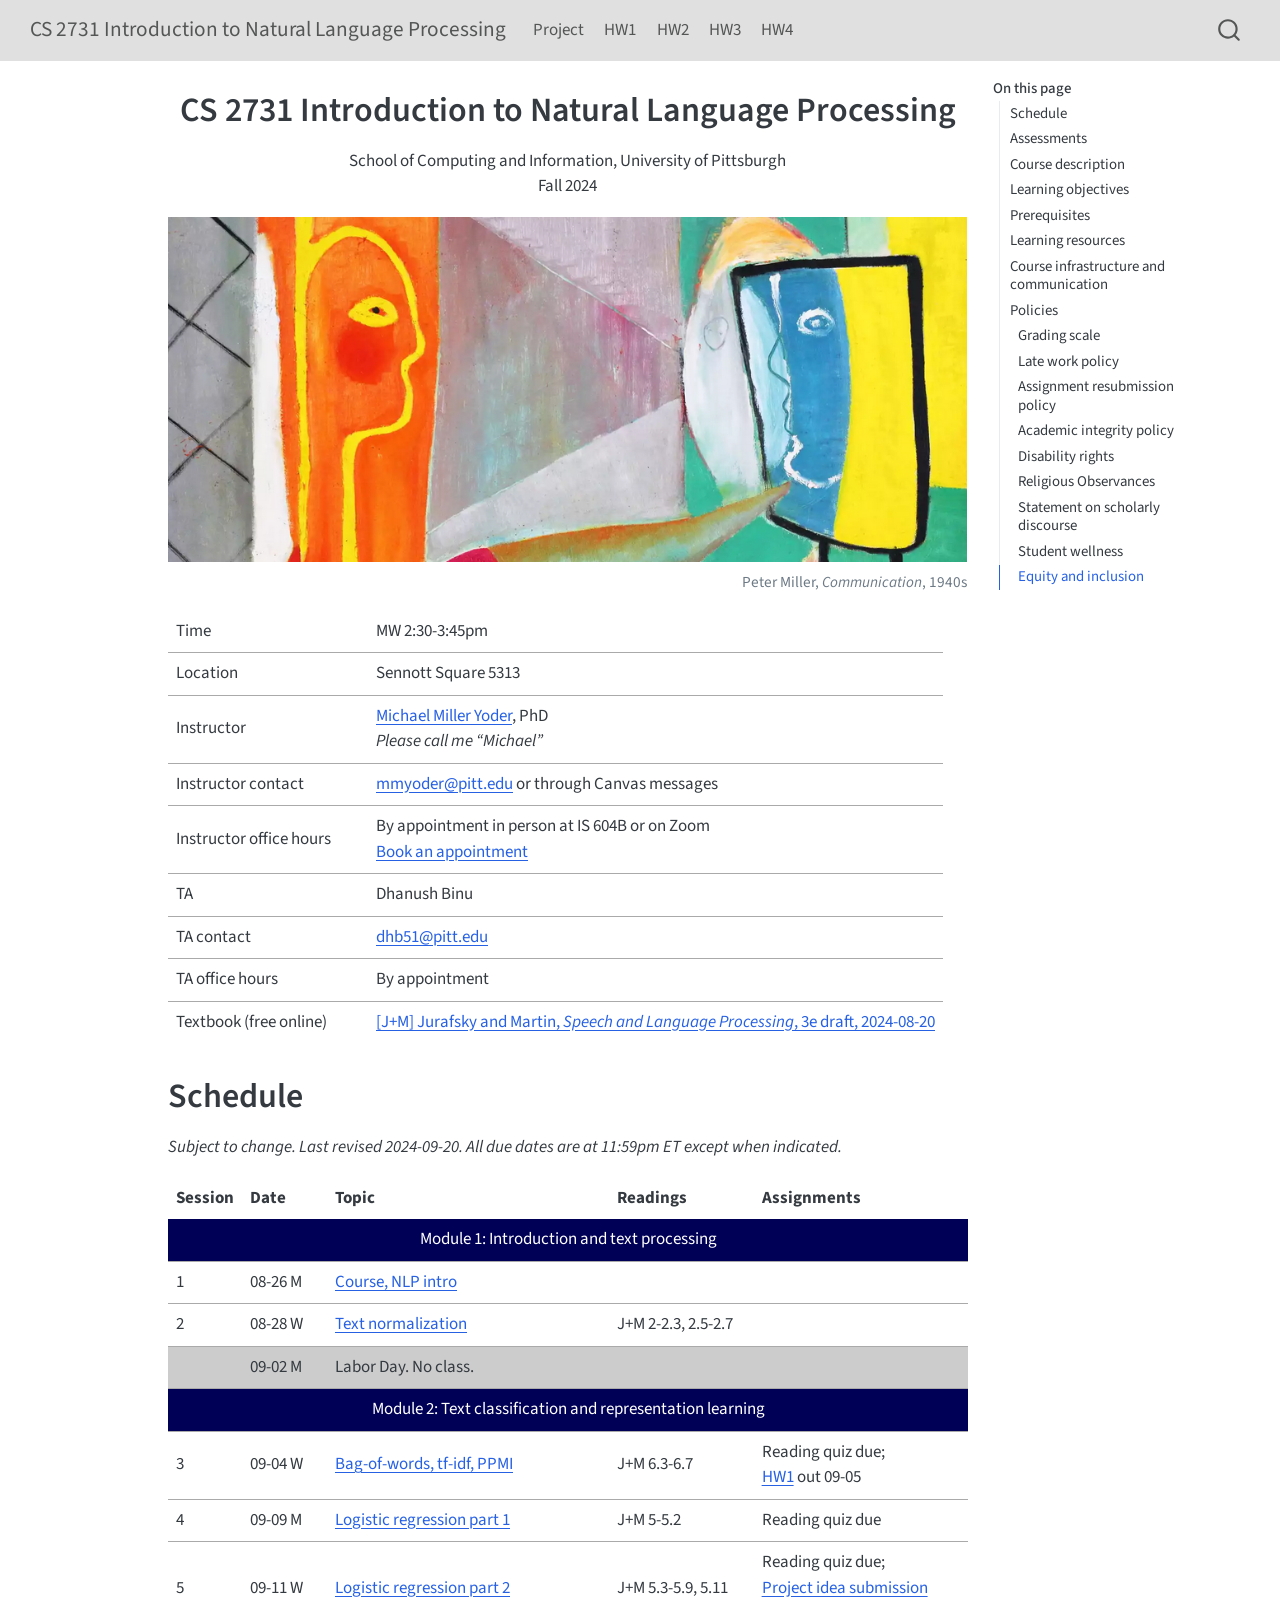
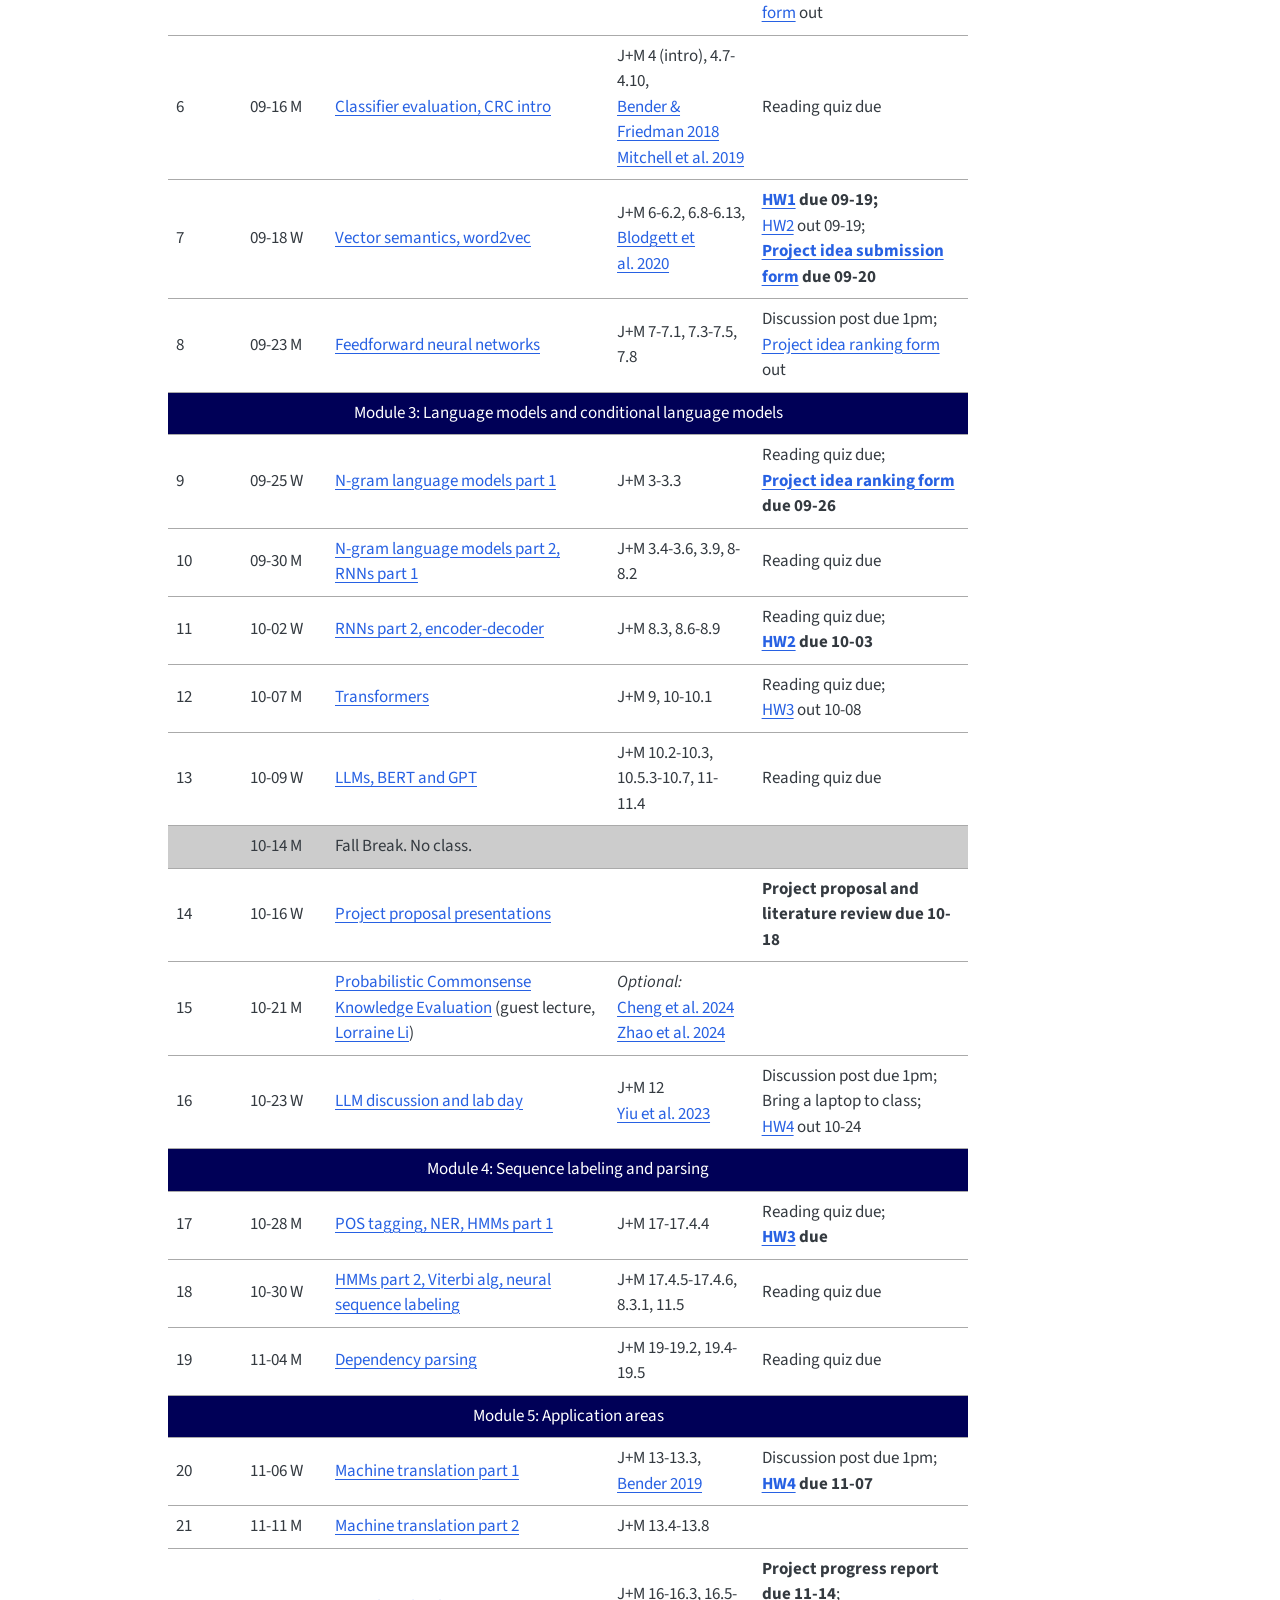
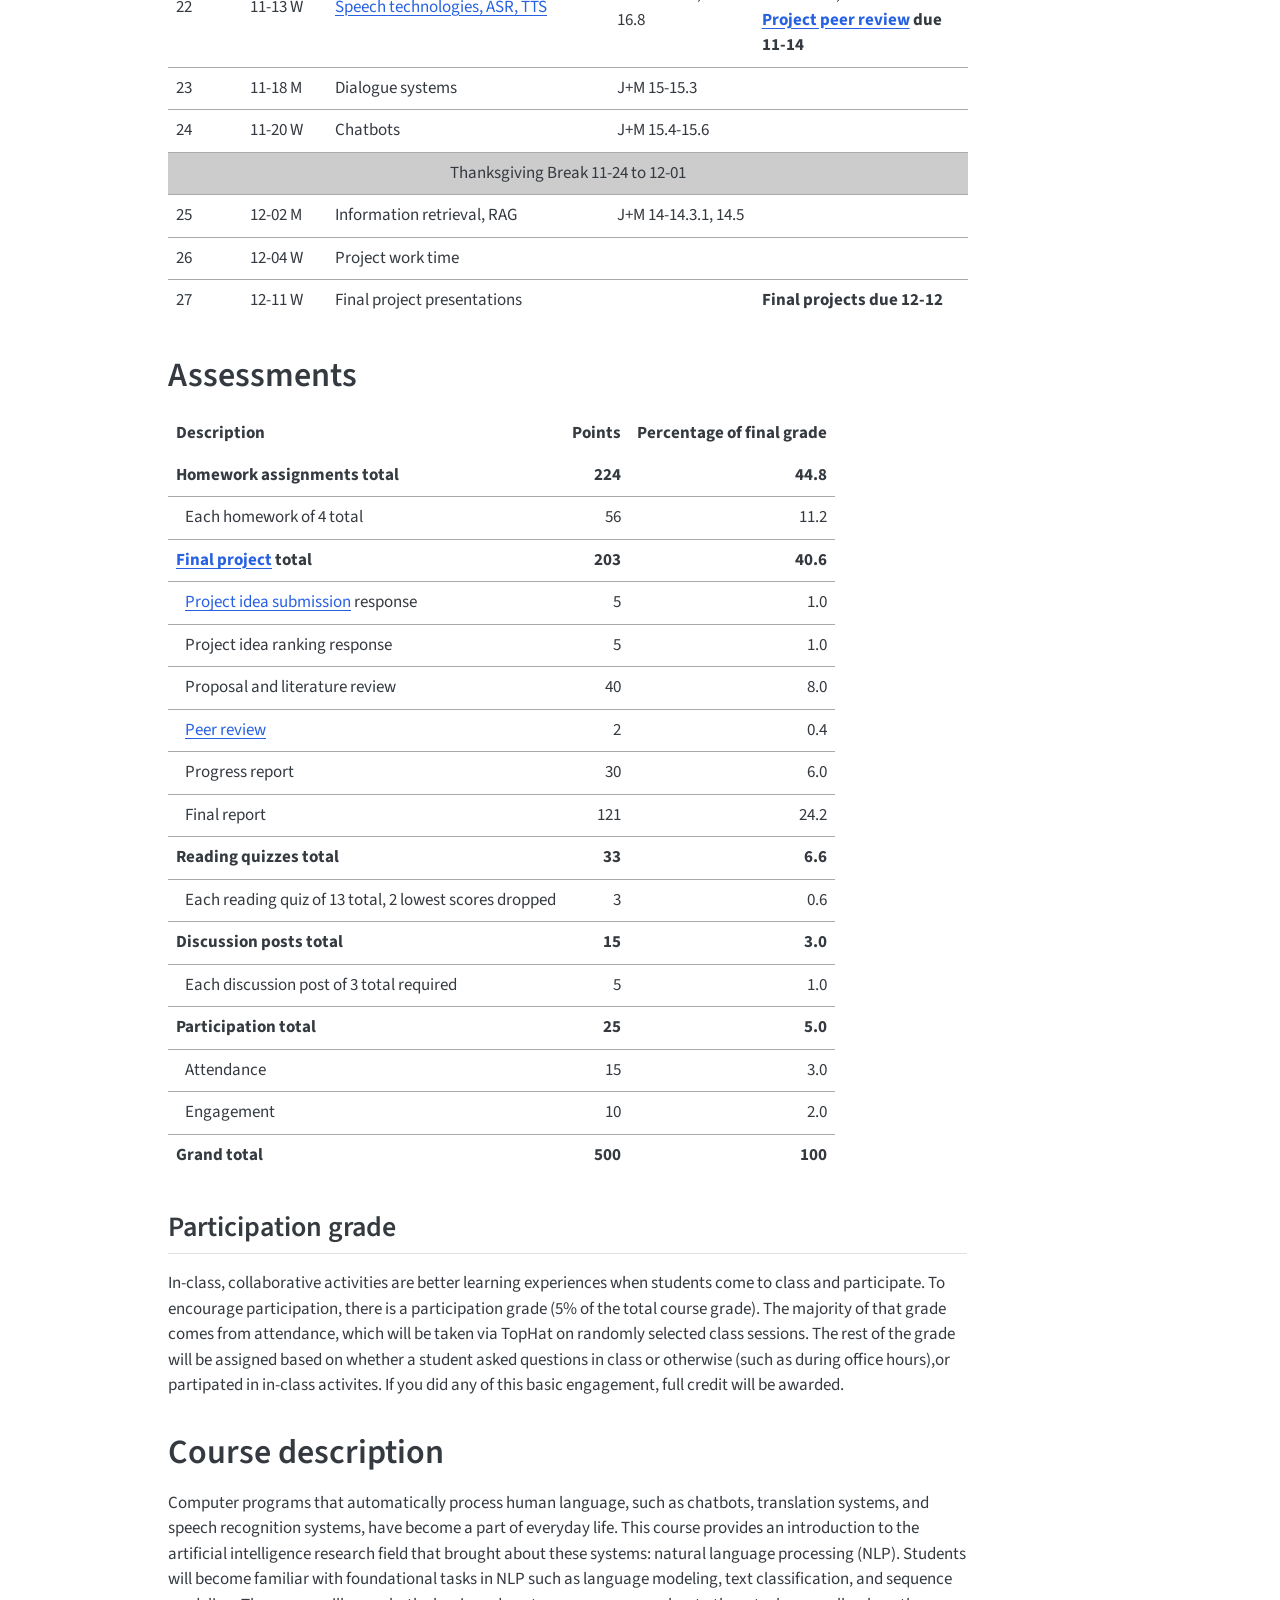
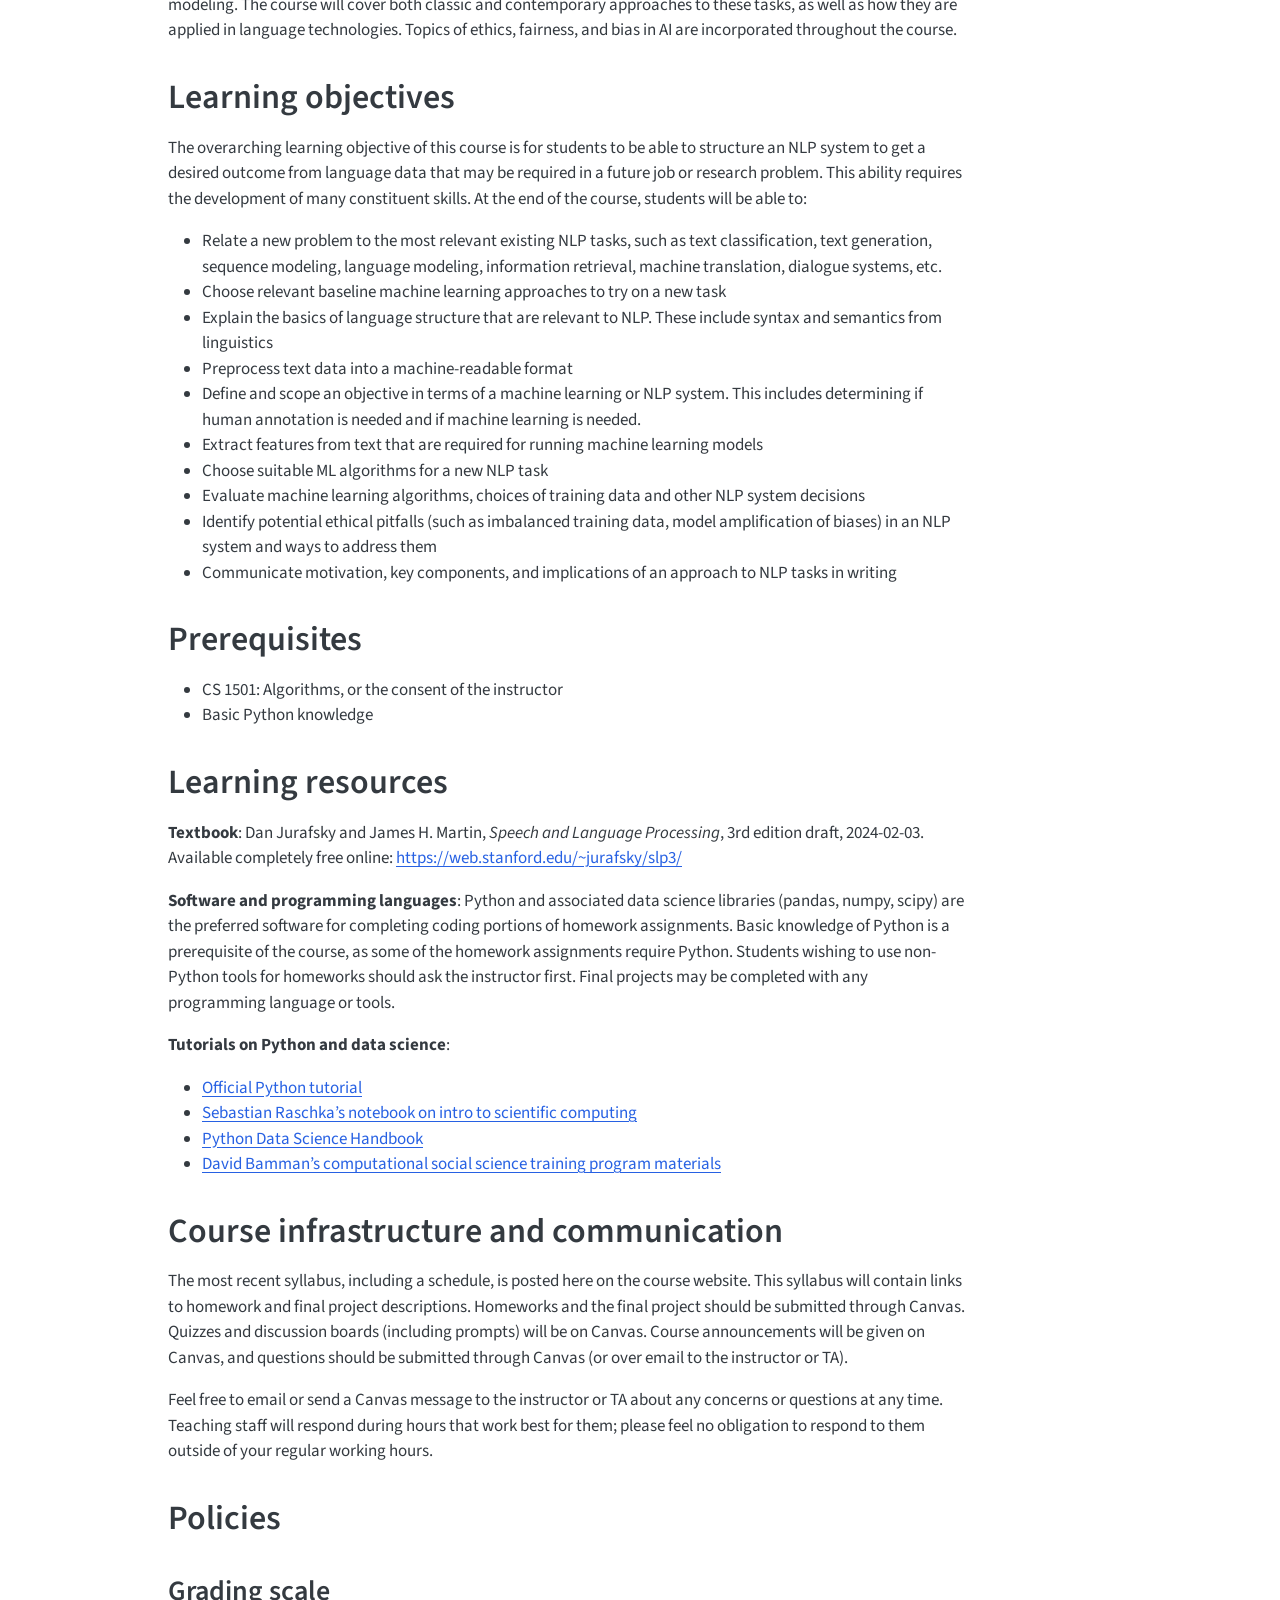
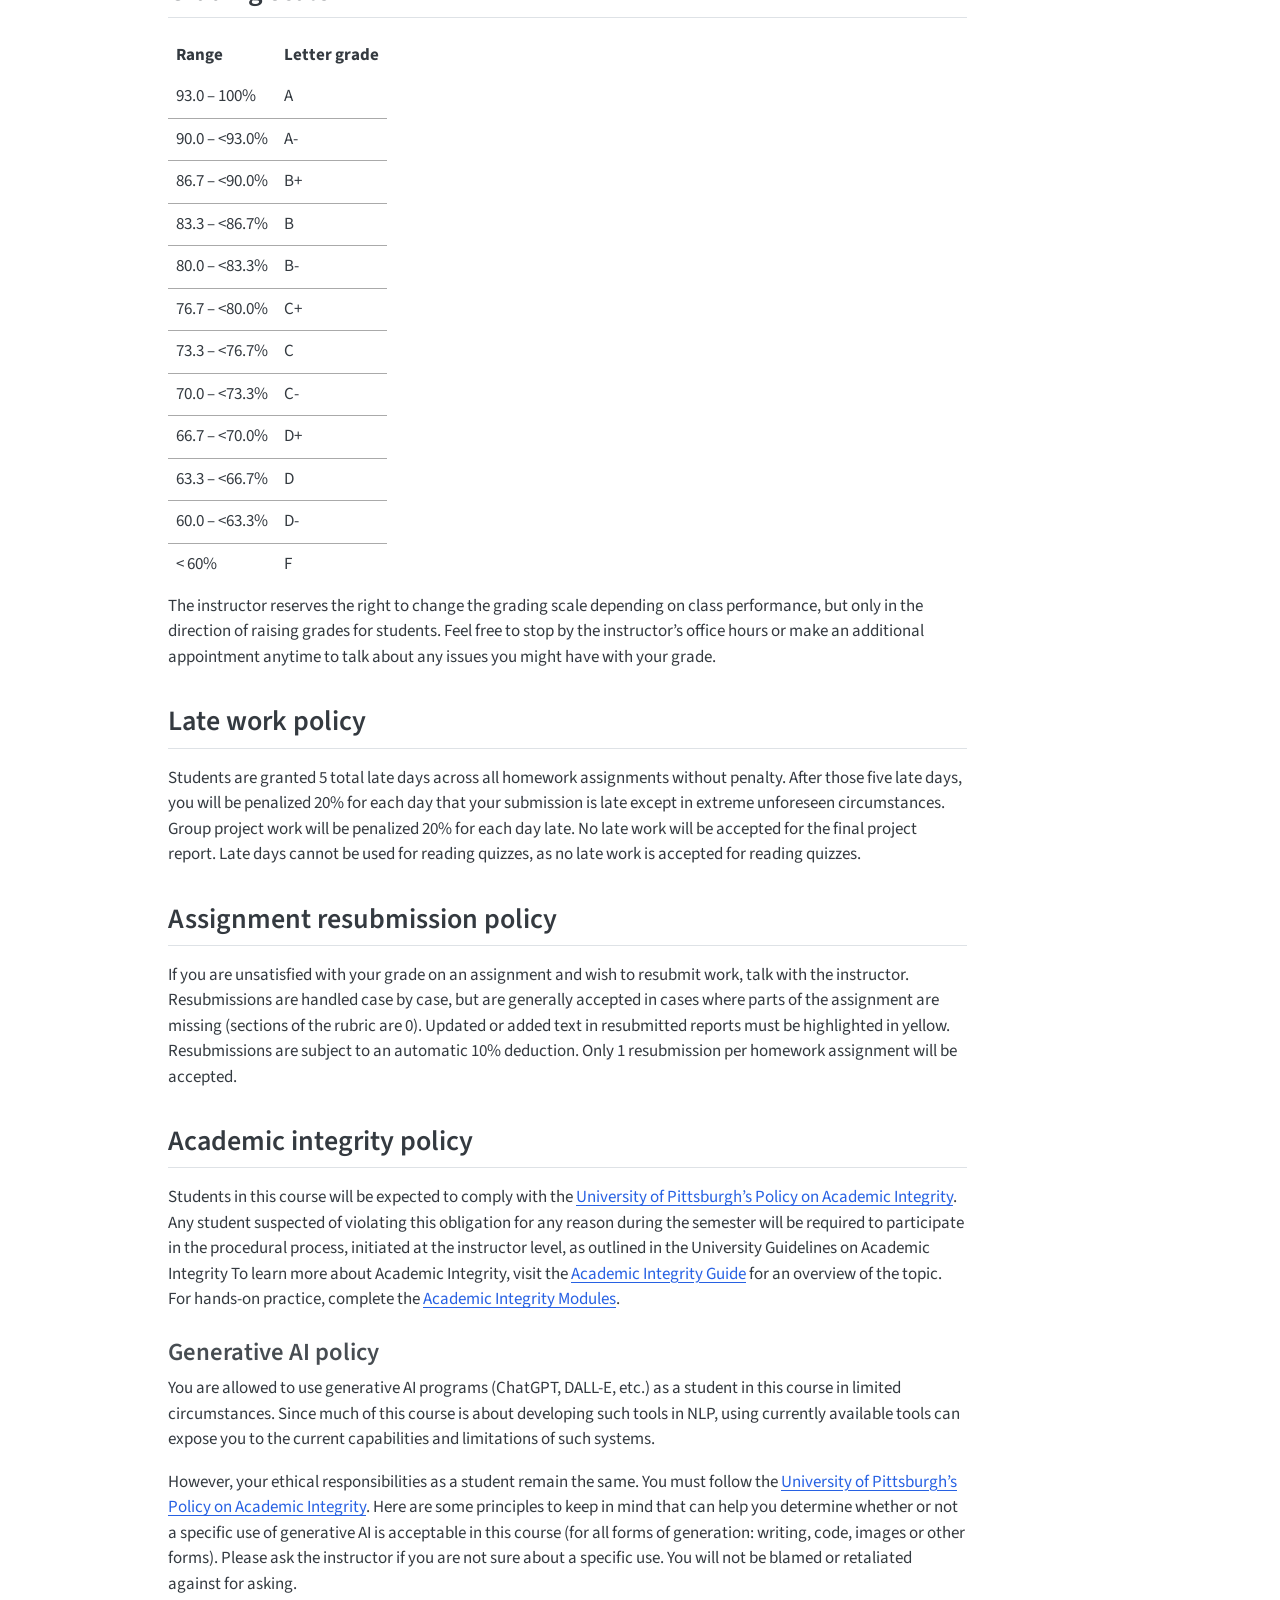
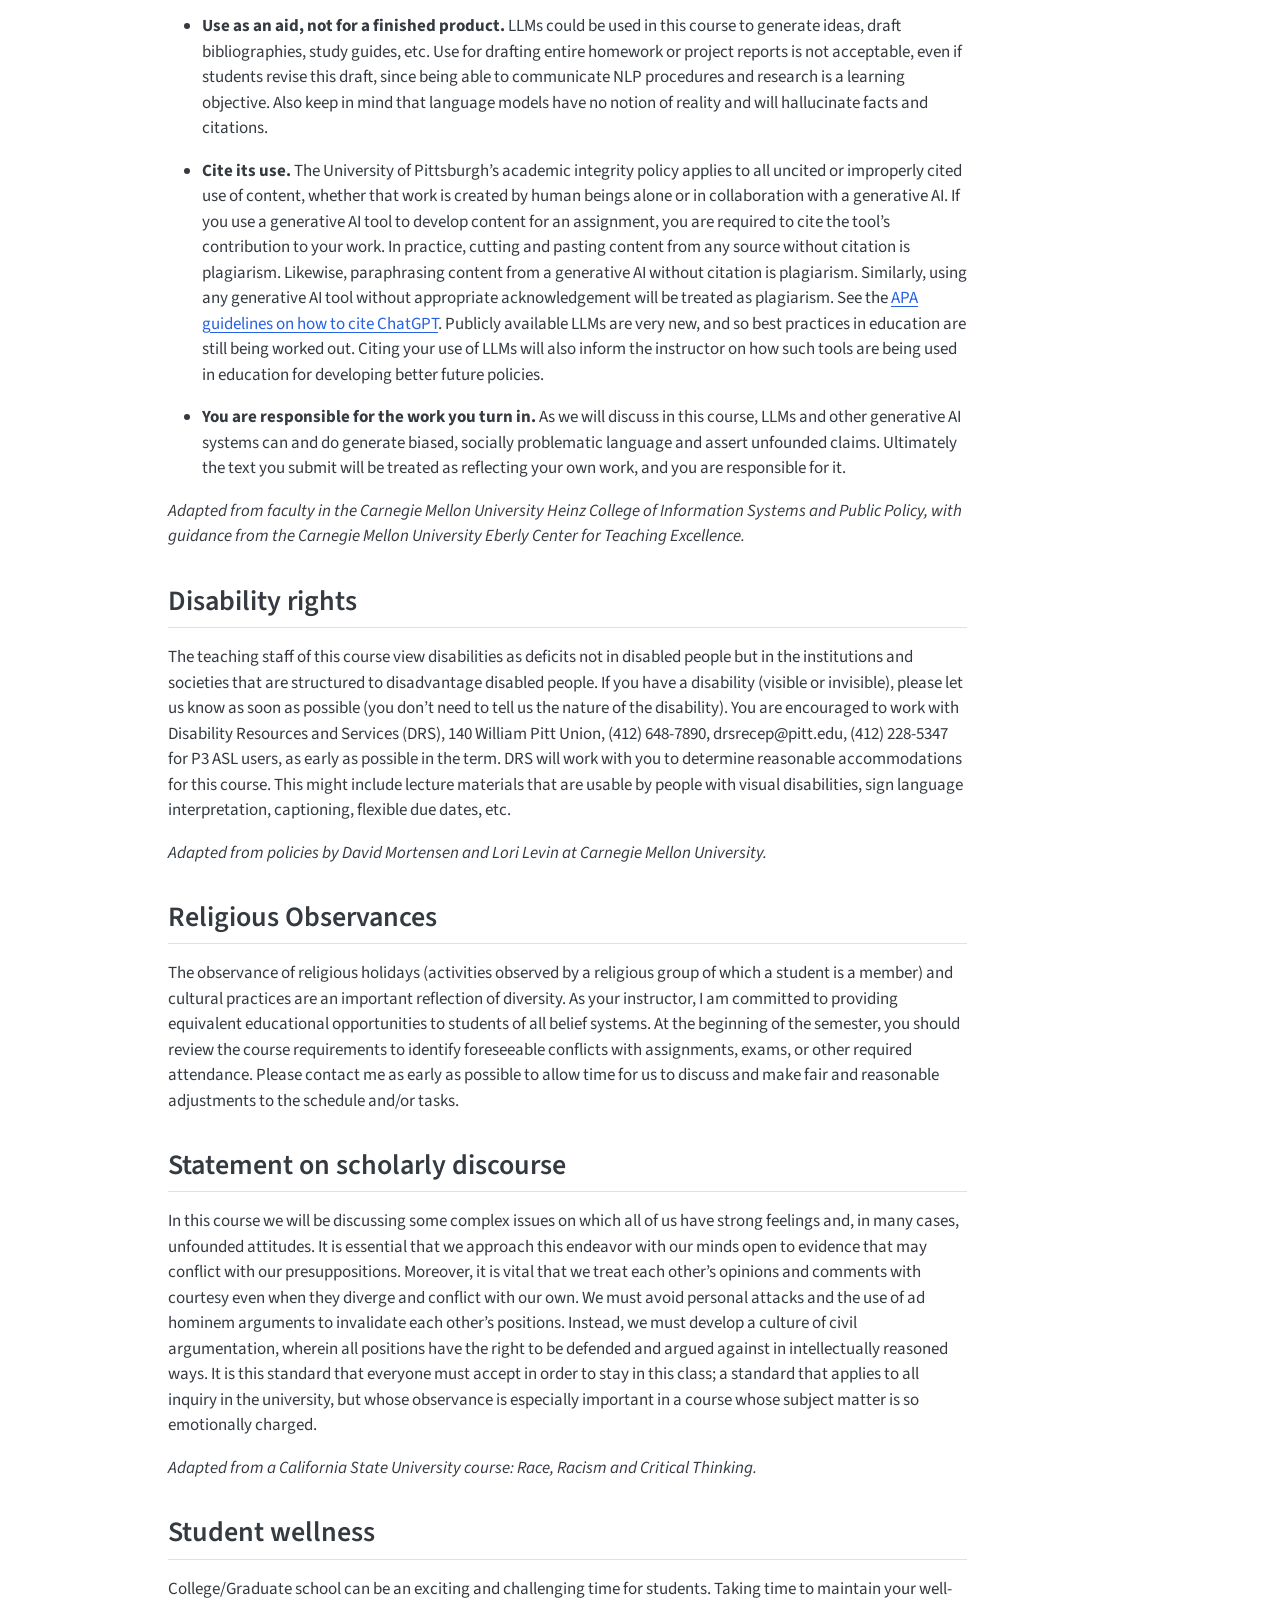
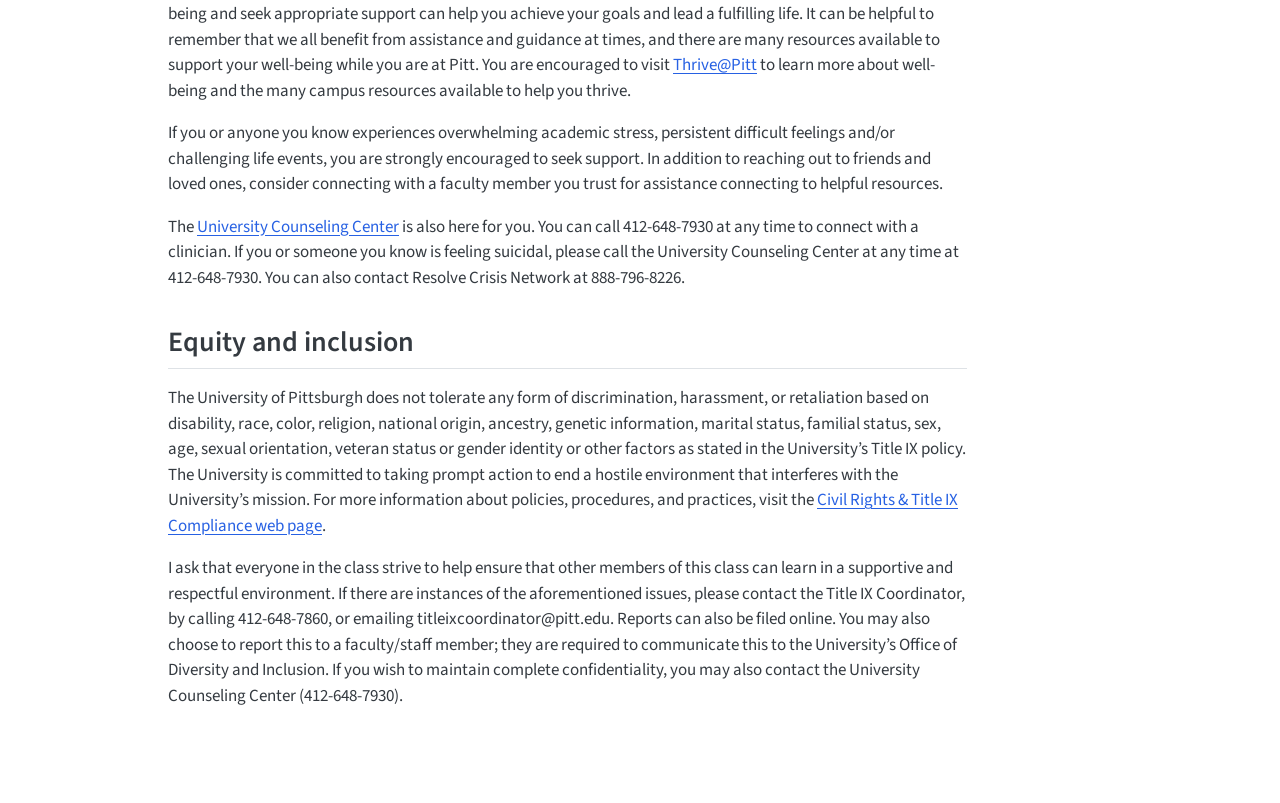
==== docs/index.html @ e7a978c8 "slides" ====
<!DOCTYPE html>
<html xmlns="http://www.w3.org/1999/xhtml" lang="en" xml:lang="en"><head>

<meta charset="utf-8">
<meta name="generator" content="quarto-1.5.55">

<meta name="viewport" content="width=device-width, initial-scale=1.0, user-scalable=yes">


<title>CS 2731 Introduction to Natural Language Processing</title>
<style>
code{white-space: pre-wrap;}
span.smallcaps{font-variant: small-caps;}
div.columns{display: flex; gap: min(4vw, 1.5em);}
div.column{flex: auto; overflow-x: auto;}
div.hanging-indent{margin-left: 1.5em; text-indent: -1.5em;}
ul.task-list{list-style: none;}
ul.task-list li input[type="checkbox"] {
  width: 0.8em;
  margin: 0 0.8em 0.2em -1em; /* quarto-specific, see https://github.com/quarto-dev/quarto-cli/issues/4556 */ 
  vertical-align: middle;
}
</style>


<script src="site_libs/quarto-nav/quarto-nav.js"></script>
<script src="site_libs/quarto-nav/headroom.min.js"></script>
<script src="site_libs/clipboard/clipboard.min.js"></script>
<script src="site_libs/quarto-search/autocomplete.umd.js"></script>
<script src="site_libs/quarto-search/fuse.min.js"></script>
<script src="site_libs/quarto-search/quarto-search.js"></script>
<meta name="quarto:offset" content="./">
<script src="site_libs/quarto-html/quarto.js"></script>
<script src="site_libs/quarto-html/popper.min.js"></script>
<script src="site_libs/quarto-html/tippy.umd.min.js"></script>
<script src="site_libs/quarto-html/anchor.min.js"></script>
<link href="site_libs/quarto-html/tippy.css" rel="stylesheet">
<link href="site_libs/quarto-html/quarto-syntax-highlighting.css" rel="stylesheet" id="quarto-text-highlighting-styles">
<script src="site_libs/bootstrap/bootstrap.min.js"></script>
<link href="site_libs/bootstrap/bootstrap-icons.css" rel="stylesheet">
<link href="site_libs/bootstrap/bootstrap.min.css" rel="stylesheet" id="quarto-bootstrap" data-mode="light">
<script id="quarto-search-options" type="application/json">{
  "location": "navbar",
  "copy-button": false,
  "collapse-after": 3,
  "panel-placement": "end",
  "type": "overlay",
  "limit": 50,
  "keyboard-shortcut": [
    "f",
    "/",
    "s"
  ],
  "show-item-context": false,
  "language": {
    "search-no-results-text": "No results",
    "search-matching-documents-text": "matching documents",
    "search-copy-link-title": "Copy link to search",
    "search-hide-matches-text": "Hide additional matches",
    "search-more-match-text": "more match in this document",
    "search-more-matches-text": "more matches in this document",
    "search-clear-button-title": "Clear",
    "search-text-placeholder": "",
    "search-detached-cancel-button-title": "Cancel",
    "search-submit-button-title": "Submit",
    "search-label": "Search"
  }
}</script>


<link rel="stylesheet" href="styles.css">
</head>

<body class="nav-fixed">

<div id="quarto-search-results"></div>
  <header id="quarto-header" class="headroom fixed-top">
    <nav class="navbar navbar-expand-lg " data-bs-theme="dark">
      <div class="navbar-container container-fluid">
      <div class="navbar-brand-container mx-auto">
    <a class="navbar-brand" href="./index.html">
    <span class="navbar-title">CS 2731 Introduction to Natural Language Processing</span>
    </a>
  </div>
            <div id="quarto-search" class="" title="Search"></div>
          <button class="navbar-toggler" type="button" data-bs-toggle="collapse" data-bs-target="#navbarCollapse" aria-controls="navbarCollapse" role="menu" aria-expanded="false" aria-label="Toggle navigation" onclick="if (window.quartoToggleHeadroom) { window.quartoToggleHeadroom(); }">
  <span class="navbar-toggler-icon"></span>
</button>
          <div class="collapse navbar-collapse" id="navbarCollapse">
            <ul class="navbar-nav navbar-nav-scroll me-auto">
  <li class="nav-item">
    <a class="nav-link" href="./project.html"> 
<span class="menu-text">Project</span></a>
  </li>  
  <li class="nav-item">
    <a class="nav-link" href="./hw1.html"> 
<span class="menu-text">HW1</span></a>
  </li>  
  <li class="nav-item">
    <a class="nav-link" href="./hw2.html"> 
<span class="menu-text">HW2</span></a>
  </li>  
  <li class="nav-item">
    <a class="nav-link" href="./hw3.html"> 
<span class="menu-text">HW3</span></a>
  </li>  
  <li class="nav-item">
    <a class="nav-link" href="./hw4.html"> 
<span class="menu-text">HW4</span></a>
  </li>  
</ul>
          </div> <!-- /navcollapse -->
            <div class="quarto-navbar-tools">
</div>
      </div> <!-- /container-fluid -->
    </nav>
</header>
<!-- content -->
<div id="quarto-content" class="quarto-container page-columns page-rows-contents page-layout-article page-navbar">
<!-- sidebar -->
<!-- margin-sidebar -->
    <div id="quarto-margin-sidebar" class="sidebar margin-sidebar">
        <nav id="TOC" role="doc-toc" class="toc-active">
    <h2 id="toc-title">On this page</h2>
   
  <ul>
  <li><a href="#schedule" id="toc-schedule" class="nav-link active" data-scroll-target="#schedule">Schedule</a></li>
  <li><a href="#assessments" id="toc-assessments" class="nav-link" data-scroll-target="#assessments">Assessments</a>
  <ul class="collapse">
  <li><a href="#participation-grade" id="toc-participation-grade" class="nav-link" data-scroll-target="#participation-grade">Participation grade</a></li>
  </ul></li>
  <li><a href="#course-description" id="toc-course-description" class="nav-link" data-scroll-target="#course-description">Course description</a></li>
  <li><a href="#learning-objectives" id="toc-learning-objectives" class="nav-link" data-scroll-target="#learning-objectives">Learning objectives</a></li>
  <li><a href="#prerequisites" id="toc-prerequisites" class="nav-link" data-scroll-target="#prerequisites">Prerequisites</a></li>
  <li><a href="#learning-resources" id="toc-learning-resources" class="nav-link" data-scroll-target="#learning-resources">Learning resources</a></li>
  <li><a href="#course-infrastructure-and-communication" id="toc-course-infrastructure-and-communication" class="nav-link" data-scroll-target="#course-infrastructure-and-communication">Course infrastructure and communication</a></li>
  <li><a href="#policies" id="toc-policies" class="nav-link" data-scroll-target="#policies">Policies</a>
  <ul class="collapse">
  <li><a href="#grading-scale" id="toc-grading-scale" class="nav-link" data-scroll-target="#grading-scale">Grading scale</a></li>
  <li><a href="#late-work-policy" id="toc-late-work-policy" class="nav-link" data-scroll-target="#late-work-policy">Late work policy</a></li>
  <li><a href="#assignment-resubmission-policy" id="toc-assignment-resubmission-policy" class="nav-link" data-scroll-target="#assignment-resubmission-policy">Assignment resubmission policy</a></li>
  <li><a href="#academic-integrity-policy" id="toc-academic-integrity-policy" class="nav-link" data-scroll-target="#academic-integrity-policy">Academic integrity policy</a>
  <ul class="collapse">
  <li><a href="#generative-ai-policy" id="toc-generative-ai-policy" class="nav-link" data-scroll-target="#generative-ai-policy">Generative AI policy</a></li>
  </ul></li>
  <li><a href="#disability-rights" id="toc-disability-rights" class="nav-link" data-scroll-target="#disability-rights">Disability rights</a></li>
  <li><a href="#religious-observances" id="toc-religious-observances" class="nav-link" data-scroll-target="#religious-observances">Religious Observances</a></li>
  <li><a href="#statement-on-scholarly-discourse" id="toc-statement-on-scholarly-discourse" class="nav-link" data-scroll-target="#statement-on-scholarly-discourse">Statement on scholarly discourse</a></li>
  <li><a href="#student-wellness" id="toc-student-wellness" class="nav-link" data-scroll-target="#student-wellness">Student wellness</a></li>
  <li><a href="#equity-and-inclusion" id="toc-equity-and-inclusion" class="nav-link" data-scroll-target="#equity-and-inclusion">Equity and inclusion</a></li>
  </ul></li>
  </ul>
</nav>
    </div>
<!-- main -->
<main class="content" id="quarto-document-content">

<header id="title-block-header" class="quarto-title-block default">
<div class="quarto-title">
<h1 class="title">CS 2731 Introduction to Natural Language Processing</h1>
</div>



<div class="quarto-title-meta">

    
  
    
  </div>
  


</header>


<div style="text-align: center">
<p>School of Computing and Information, University of Pittsburgh<br>
Fall 2024</p>
</div>
<div class="quarto-figure quarto-figure-center">
<figure class="figure">
<p><img src="img/peter_miller_communication_cropped.png" class="img-fluid figure-img"></p>
<figcaption>Peter Miller, <em>Communication</em>, 1940s</figcaption>
</figure>
</div>
<!-- Should make this a quarto markdown table-->
<table>
<!--
    <thead>
        <tr>
            <th> University of Pittsburgh</th>
            <th> Spring 2024</th>
        </tr>
    </thead>
    -->
<tbody style="text-align:left">
<tr>
<td>
Time
</td>
<td>
MW 2:30-3:45pm
</td>
</tr>
<tr>
<td>
Location
</td>
<td>
Sennott Square 5313
</td>
</tr>
<tr>
<td>
Instructor
</td>
<td>
<a href="https://michaelmilleryoder.github.io">Michael Miller Yoder</a>, PhD<br><i>Please call me “Michael”</i>
</td>
</tr>
<tr>
<td>
Instructor contact
</td>
<td>
<a href="mailto:mmyoder@pitt.edu">mmyoder@pitt.edu</a> or through Canvas messages
</td>
</tr>
<tr>
<td style="width:200px">
Instructor office hours
</td>
<td>
By appointment in person at IS 604B or on Zoom<br><a href="https://outlook-sdf.office.com/bookwithme/user/2536c861ee3f49ab9a4a872751754279@pitt.edu?anonymous&amp;ep=plink">Book an appointment</a>
</td>
</tr>
<tr>
<td>
TA
</td>
<td>
Dhanush Binu
</td>
</tr>
<tr>
<td>
TA contact
</td>
<td>
<a href="mailto:dhb51@pitt.edu">dhb51@pitt.edu</a>
</td>
</tr>
<tr>
<td>
TA office hours
</td>
<td>
By appointment
</td>
</tr>
<tr>
<td>
Textbook (free online)
</td>
<td>
<a href="https://web.stanford.edu/~jurafsky/slp3">[J+M] Jurafsky and Martin, <i>Speech and Language Processing</i>, 3e draft, 2024-08-20</a>
</td>
</tr>
</tbody>
</table>
<section id="schedule" class="level1">
<h1>Schedule</h1>
<p><em>Subject to change. Last revised 2024-09-20. All due dates are at 11:59pm ET except when indicated.</em></p>
<!-- Should convert this to quarto markdown-->
<table class="schedule">
<thead>
<tr>
<th>
Session
</th>
<th style="width:85px">
Date
</th>
<!--<th>Date</th>-->
<th>
Topic
</th>
<th>
Readings
</th>
<th>
Assignments
</th>
</tr>
</thead>
<tbody>
<tr>
<td colspan="5" style="text-align:center; background-color:#000057; color:white">
Module 1: Introduction and text processing
</td>
</tr>
<tr>
<td>
1
</td>
<td>
08-26 M
</td>
<td>
<a href="slides/session1_cs2731_fall2024.pdf">Course, NLP intro</a>
</td>
<td>
</td>
<td>
</td>
<!--<td><a href="https://forms.gle/dtRnWmCpe9C8TXSm9">Project survey</a> out</td>-->
</tr>
<tr>
<td>
2
</td>
<td>
08-28 W
</td>
<td>
<a href="slides/session2_cs2731_fall2024.pdf">Text normalization</a>
</td>
<td>
J+M 2-2.3, 2.5-2.7
</td>
<td>
</td>
</tr>
<tr style="background-color:#cccccc">
<td>
</td>
<td>
09-02 M
</td>
<td style="font:italic">
Labor Day. No class.
</td>
<td>
</td>
<td>
</td>
</tr>
<tr>
<td colspan="5" style="text-align:center; background-color:#000057; color:white">
Module 2: Text classification and representation learning
</td>
</tr>
<tr>
<td>
3
</td>
<td>
09-04 W
</td>
<td>
<a href="slides/session3_cs2731_fall2024.pdf">Bag-of-words, tf-idf, PPMI</a>
</td>
<td>
J+M 6.3-6.7
</td>
<td>
Reading quiz due; <br><a href="hw1">HW1</a> out 09-05
</td>
</tr>
<tr>
<td>
4
</td>
<td>
09-09 M
</td>
<td>
<a href="slides/session4_cs2731_fall2024.pdf">Logistic regression part 1</a>
</td>
<td>
J+M 5-5.2
</td>
<td>
Reading quiz due
</td>
</tr>
<tr>
<td>
5
</td>
<td>
09-11 W
</td>
<td>
<a href="slides/session5_cs2731_fall2024.pdf">Logistic regression part 2</a>
</td>
<td>
J+M 5.3-5.9, 5.11
</td>
<td>
Reading quiz due;<br><a href="https://forms.office.com/r/ZkMKpcSfhw">Project idea submission form</a> out
</td>
</tr>
<tr>
<td>
6
</td>
<td>
09-16 M
</td>
<td>
<a href="slides/session6_cs2731_fall2024.pdf">Classifier evaluation, CRC intro</a>
</td>
<td>
J+M 4 (intro), 4.7-4.10,<br><a href="https://aclanthology.org/Q18-1041.pdf">Bender &amp; Friedman 2018</a><br><a href="https://arxiv.org/pdf/1810.03993.pdf">Mitchell et al.&nbsp;2019</a>
</td>
<td>
Reading quiz due
</td>
</tr>
<tr>
<td>
7
</td>
<td>
09-18 W
</td>
<td>
<a href="slides/session7_cs2731_fall2024.pdf">Vector semantics, word2vec</a>
</td>
<td>
J+M 6-6.2, 6.8-6.13,<br><a href="https://aclanthology.org/2020.acl-main.485.pdf">Blodgett et al.&nbsp;2020</a>
</td>
<td>
<strong><a href="hw1">HW1</a> due 09-19;</strong><br><a href="hw2">HW2</a> out 09-19;<br><strong><a href="https://forms.office.com/r/ZkMKpcSfhw">Project idea submission form</a> due 09-20</strong>
</td>
</tr>
<tr>
<td>
8
</td>
<td>
09-23 M
</td>
<td>
<a href="slides/session8_cs2731_fall2024.pdf">Feedforward neural networks</a>
</td>
<td>
J+M 7-7.1, 7.3-7.5, 7.8
</td>
<td>
Discussion post due 1pm;<br><a href="https://forms.office.com/r/JHL2QPxdPH">Project idea ranking form</a> out
</td>
</tr>
<tr>
<td colspan="5" style="text-align:center; background-color:#000057; color:white">
Module 3: Language models and conditional language models
</td>
</tr>
<tr>
<td>
9
</td>
<td>
09-25 W
</td>
<td>
<a href="slides/session9_cs2731_fall2024.pdf">N-gram language models part 1</a>
</td>
<td>
J+M 3-3.3
</td>
<td>
Reading quiz due;<br><strong><a href="https://forms.office.com/r/JHL2QPxdPH">Project idea ranking form</a> due 09-26</strong>
</td>
</tr>
<tr>
<td>
10
</td>
<td>
09-30 M
</td>
<td>
<a href="slides/session10_cs2731_fall2024.pdf">N-gram language models part 2, RNNs part 1</a>
</td>
<td>
J+M 3.4-3.6, 3.9, 8-8.2
</td>
<td>
Reading quiz due
</td>
</tr>
<tr>
<td>
11
</td>
<td>
10-02 W
</td>
<td>
<a href="slides/session11_cs2731_fall2024.pdf">RNNs part 2, encoder-decoder</a>
</td>
<td>
J+M 8.3, 8.6-8.9
</td>
<td>
Reading quiz due; <br><b><a href="hw2">HW2</a> due 10-03</b>
</td>
</tr>
<tr>
<td>
12
</td>
<td>
10-07 M
</td>
<td>
<a href="slides/session12_cs2731_fall2024.pdf">Transformers</a>
</td>
<td>
J+M 9, 10-10.1
</td>
<td>
Reading quiz due;<br><a href="hw3">HW3</a> out 10-08
</td>
</tr>
<tr>
<td>
13
</td>
<td>
10-09 W
</td>
<td>
<a href="slides/session13_cs2731_fall2024.pdf">LLMs, BERT and GPT
</a></td>
<td>
J+M 10.2-10.3, 10.5.3-10.7, 11-11.4
</td>
<td>
Reading quiz due
</td>
</tr>
<tr style="background-color:#cccccc">
<td>
</td>
<td>
10-14 M
</td>
<td style="font:italic">
Fall Break. No class.
</td>
<td>
</td>
<td>
</td>
</tr>
<tr>
<td>
14
</td>
<td>
10-16 W
</td>
<td>
<a href="slides/session14_cs2731_fall2024.pdf">Project proposal presentations</a>
</td>
<td>
</td>
<td>
<strong>Project proposal and literature review due 10-18</strong>
</td>
</tr>
<tr>
<td>
15
</td>
<td>
10-21 M
</td>
<td>
<a href="slides/session15_cs2731_fall2024.pdf">Probabilistic Commonsense Knowledge Evaluation</a> (guest lecture, <a href="https://lorraine333.github.io/">Lorraine Li</a>)
</td>
<td>
<em>Optional:</em><br> <a href="https://arxiv.org/pdf/2406.04145">Cheng et al.&nbsp;2024</a><br> <a href="https://arxiv.org/pdf/2311.08469">Zhao et al.&nbsp;2024</a>
</td>
<td>
</td>
</tr>
<tr>
<td>
16
</td>
<td>
10-23 W
</td>
<td>
<a href="slides/session16_cs2731_fall2024.pdf">LLM discussion and lab day</a>
</td>
<td>
J+M 12<br><a href="https://journals.sagepub.com/doi/full/10.1177/17456916231201401">Yiu et al.&nbsp;2023</a>
</td>
<td>
Discussion post due 1pm;<br>Bring a laptop to class;<br><a href="hw4">HW4</a> out 10-24
</td>
</tr>
<tr>
<td colspan="5" style="text-align:center; background-color:#000057; color:white">
Module 4: Sequence labeling and parsing
</td>
</tr>
<tr>
<td>
17
</td>
<td>
10-28 M
</td>
<td>
<a href="slides/session17_cs2731_fall2024.pdf">POS tagging, NER, HMMs part 1</a>
</td>
<td>
J+M 17-17.4.4
</td>
<td>
Reading quiz due; <br><b><a href="hw3">HW3</a> due</b>
</td>
</tr>
<tr>
<td>
18
</td>
<td>
10-30 W
</td>
<td>
<a href="slides/session18_cs2731_fall2024.pdf">HMMs part 2, Viterbi alg, neural sequence labeling</a>
</td>
<td>
J+M 17.4.5-17.4.6, 8.3.1, 11.5
</td>
<td>
Reading quiz due
</td>
</tr>
<tr>
<td>
19
</td>
<td>
11-04 M
</td>
<td>
<a href="slides/session19_cs2731_fall2024.pdf">Dependency parsing</a>
</td>
<td>
J+M 19-19.2, 19.4-19.5
</td>
<td>
Reading quiz due
</td>
</tr>
<tr>
<td colspan="5" style="text-align:center; background-color:#000057; color:white">
Module 5: Application areas
</td>
</tr>
<tr>
<td>
20
</td>
<td>
11-06 W
</td>
<td>
<a href="slides/session20_cs2731_fall2024.pdf">Machine translation part 1</a>
</td>
<td>
J+M 13-13.3,<br><a href="https://thegradient.pub/the-benderrule-on-naming-the-languages-we-study-and-why-it-matters/">Bender 2019</a>
</td>
<td>
Discussion post due 1pm; <br><strong><a href="hw4">HW4</a> due 11-07</strong>
</td>
</tr>
<tr>
<td>
21
</td>
<td>
11-11 M
</td>
<td>
<a href="slides/session21_cs2731_fall2024.pdf">Machine translation part 2</a>
</td>
<td>
J+M 13.4-13.8
</td>
<td>
</td>
</tr>
<tr>
<td>
22
</td>
<td>
11-13 W
</td>
<td>
<a href="slides/session22_cs2731_fall2024.pdf">Speech technologies, ASR, TTS</a>
</td>
<td>
J+M 16-16.3, 16.5-16.8
</td>
<td>
<b>Project progress report due 11-14</b>;<br><b><a href="https://forms.office.com/r/AjAW253DHT">Project peer review</a> due 11-14</b>
</td>
</tr>
<tr>
<td>
23
</td>
<td>
11-18 M
</td>
<td>
Dialogue systems
</td>
<!--<td><a href="slides/session25_cs2731_spring2024.pdf">Dialogue, chatbots part 1</a></td>-->
<td>
J+M 15-15.3
</td>
<td>
</td>
</tr>
<tr>
<td>
24
</td>
<td>
11-20 W
</td>
<td>
Chatbots
</td>
<!--<td><a href="slides/session26_cs2731_spring2024.pdf">Dialogue, chatbots part 2</a></td>-->
<td>
J+M 15.4-15.6
</td>
<td>
</td>
</tr>
<tr style="background-color:#cccccc">
<td colspan="5" style="text-align:center; font:italic">
Thanksgiving Break 11-24 to 12-01
</td>
</tr>
<tr>
<td>
25
</td>
<td>
12-02 M
</td>
<td>
Information retrieval, RAG
</td>
<td>
J+M 14-14.3.1, 14.5
</td>
<td>
</td>
</tr>
<tr>
<td>
26
</td>
<td>
12-04 W
</td>
<td>
Project work time
</td>
<td>
</td>
<td>
</td>
</tr>
<tr>
<td>
27
</td>
<td>
12-11 W
</td>
<td>
Final project presentations
</td>
<!--<td><a href="slides/session28_cs2731_spring2024.pdf">Final project presentations</a></td>-->
<td>
</td>
<td>
<strong>Final projects due 12-12</strong>
</td>
</tr>
</tbody>
</table>
</section>
<section id="assessments" class="level1">
<h1>Assessments</h1>
<!--
Description | Points | Percentage of final grade
---|---
[Final project](project)<i><br />&ensp;[Survey](https://docs.google.com/forms/d/e/1FAIpQLSeH_NNke6ltoz9x0BZQzSPYoe-_Fw8S6Cl1YyTjeWQ6Nmd3AA/viewform) response 1%<br />&ensp;[Project area and type of contribution form](https://forms.gle/uxwAmLCL55SjLby5A) 2%<br />&ensp;Proposal 7%<br />&ensp;Basic working system 5%<br />&ensp;Final report and code 31%<br /></i>| 46%
Homeworks (4 total, 11% each)<br />&ensp;[Homework 1: Vector space word similarity](hw1) <br />&ensp;[Homework 2: Text classification](hw2) <br/>&ensp;[Homework 3: Language modeling](hw3) <br/>&ensp;[Homework 4: Sequence labeling](hw4)| 44%
Quizzes, discussion posts | 10%
-->
<table class="caption-top">
<thead>
<tr>
<th>Description</th>
<th style="text-align: right;">Points</th>
<th style="text-align: right;">Percentage of final grade</th>
</tr>
</thead>
<tbody>
<tr>
<td><strong>Homework assignments total</strong></td>
<td style="text-align: right;"><strong>224</strong></td>
<td style="text-align: right;"><strong>44.8</strong></td>
</tr>
<tr>
<td> Each homework of 4 total</td>
<td style="text-align: right;">56</td>
<td style="text-align: right;">11.2</td>
</tr>
<tr>
<td><strong><a href="project">Final project</a> total</strong></td>
<td style="text-align: right;"><strong>203</strong></td>
<td style="text-align: right;"><strong>40.6</strong></td>
</tr>
<tr>
<td> <a href="https://forms.office.com/r/ZkMKpcSfhw">Project idea submission</a> response</td>
<td style="text-align: right;">5</td>
<td style="text-align: right;">1.0</td>
</tr>
<tr>
<td> Project idea ranking response</td>
<td style="text-align: right;">5</td>
<td style="text-align: right;">1.0</td>
</tr>
<tr>
<td> Proposal and literature review</td>
<td style="text-align: right;">40</td>
<td style="text-align: right;">8.0</td>
</tr>
<tr>
<td> <a href="https://forms.office.com/r/AjAW253DHT">Peer review</a></td>
<td style="text-align: right;">2</td>
<td style="text-align: right;">0.4</td>
</tr>
<tr>
<td> Progress report</td>
<td style="text-align: right;">30</td>
<td style="text-align: right;">6.0</td>
</tr>
<tr>
<td> Final report</td>
<td style="text-align: right;">121</td>
<td style="text-align: right;">24.2</td>
</tr>
<tr>
<td><strong>Reading quizzes total</strong></td>
<td style="text-align: right;"><strong>33</strong></td>
<td style="text-align: right;"><strong>6.6</strong></td>
</tr>
<tr>
<td> Each reading quiz of 13 total, 2 lowest scores dropped</td>
<td style="text-align: right;">3</td>
<td style="text-align: right;">0.6</td>
</tr>
<tr>
<td><strong>Discussion posts total</strong></td>
<td style="text-align: right;"><strong>15</strong></td>
<td style="text-align: right;"><strong>3.0</strong></td>
</tr>
<tr>
<td> Each discussion post of 3 total required</td>
<td style="text-align: right;">5</td>
<td style="text-align: right;">1.0</td>
</tr>
<tr>
<td><strong>Participation total</strong></td>
<td style="text-align: right;"><strong>25</strong></td>
<td style="text-align: right;"><strong>5.0</strong></td>
</tr>
<tr>
<td> Attendance</td>
<td style="text-align: right;">15</td>
<td style="text-align: right;">3.0</td>
</tr>
<tr>
<td> Engagement</td>
<td style="text-align: right;">10</td>
<td style="text-align: right;">2.0</td>
</tr>
<tr>
<td><strong>Grand total</strong></td>
<td style="text-align: right;"><strong>500</strong></td>
<td style="text-align: right;"><strong>100</strong></td>
</tr>
</tbody>
</table>
<section id="participation-grade" class="level2">
<h2 class="anchored" data-anchor-id="participation-grade">Participation grade</h2>
<p>In-class, collaborative activities are better learning experiences when students come to class and participate. To encourage participation, there is a participation grade (5% of the total course grade). The majority of that grade comes from attendance, which will be taken via TopHat on randomly selected class sessions. The rest of the grade will be assigned based on whether a student asked questions in class or otherwise (such as during office hours),or partipated in in-class activites. If you did any of this basic engagement, full credit will be awarded.</p>
</section>
</section>
<section id="course-description" class="level1">
<h1>Course description</h1>
<p>Computer programs that automatically process human language, such as chatbots, translation systems, and speech recognition systems, have become a part of everyday life. This course provides an introduction to the artificial intelligence research field that brought about these systems: natural language processing (NLP). Students will become familiar with foundational tasks in NLP such as language modeling, text classification, and sequence modeling. The course will cover both classic and contemporary approaches to these tasks, as well as how they are applied in language technologies. Topics of ethics, fairness, and bias in AI are incorporated throughout the course.</p>
</section>
<section id="learning-objectives" class="level1">
<h1>Learning objectives</h1>
<p>The overarching learning objective of this course is for students to be able to structure an NLP system to get a desired outcome from language data that may be required in a future job or research problem. This ability requires the development of many constituent skills. At the end of the course, students will be able to:</p>
<ul>
<li>Relate a new problem to the most relevant existing NLP tasks, such as text classification, text generation, sequence modeling, language modeling, information retrieval, machine translation, dialogue systems, etc.</li>
<li>Choose relevant baseline machine learning approaches to try on a new task</li>
<li>Explain the basics of language structure that are relevant to NLP. These include syntax and semantics from linguistics</li>
<li>Preprocess text data into a machine-readable format</li>
<li>Define and scope an objective in terms of a machine learning or NLP system. This includes determining if human annotation is needed and if machine learning is needed.</li>
<li>Extract features from text that are required for running machine learning models</li>
<li>Choose suitable ML algorithms for a new NLP task</li>
<li>Evaluate machine learning algorithms, choices of training data and other NLP system decisions</li>
<li>Identify potential ethical pitfalls (such as imbalanced training data, model amplification of biases) in an NLP system and ways to address them</li>
<li>Communicate motivation, key components, and implications of an approach to NLP tasks in writing</li>
</ul>
</section>
<section id="prerequisites" class="level1">
<h1>Prerequisites</h1>
<ul>
<li>CS 1501: Algorithms, or the consent of the instructor</li>
<li>Basic Python knowledge</li>
</ul>
</section>
<section id="learning-resources" class="level1">
<h1>Learning resources</h1>
<p><strong>Textbook</strong>: Dan Jurafsky and James H. Martin, <em>Speech and Language Processing</em>, 3rd edition draft, 2024-02-03. Available completely free online: <a href="https://web.stanford.edu/~jurafsky/slp3/">https://web.stanford.edu/~jurafsky/slp3/</a></p>
<p><strong>Software and programming languages</strong>: Python and associated data science libraries (pandas, numpy, scipy) are the preferred software for completing coding portions of homework assignments. Basic knowledge of Python is a prerequisite of the course, as some of the homework assignments require Python. Students wishing to use non-Python tools for homeworks should ask the instructor first. Final projects may be completed with any programming language or tools.</p>
<p><strong>Tutorials on Python and data science</strong>:</p>
<ul>
<li><a href="https://docs.python.org/3/tutorial/index.html">Official Python tutorial</a></li>
<li><a href="https://github.com/rasbt/stat451-machine-learning-fs20/blob/master/L04/04_scipython__code.ipynb">Sebastian Raschka’s notebook on intro to scientific computing</a></li>
<li><a href="https://jakevdp.github.io/PythonDataScienceHandbook/">Python Data Science Handbook</a></li>
<li><a href="https://github.com/dlab-berkeley/Computational-Social-Science-Training-Program">David Bamman’s computational social science training program materials</a></li>
</ul>
</section>
<section id="course-infrastructure-and-communication" class="level1">
<h1>Course infrastructure and communication</h1>
<p>The most recent syllabus, including a schedule, is posted here on the course website. This syllabus will contain links to homework and final project descriptions. Homeworks and the final project should be submitted through Canvas. Quizzes and discussion boards (including prompts) will be on Canvas. Course announcements will be given on Canvas, and questions should be submitted through Canvas (or over email to the instructor or TA).</p>
<p>Feel free to email or send a Canvas message to the instructor or TA about any concerns or questions at any time. Teaching staff will respond during hours that work best for them; please feel no obligation to respond to them outside of your regular working hours.</p>
</section>
<section id="policies" class="level1">
<h1>Policies</h1>
<section id="grading-scale" class="level2">
<h2 class="anchored" data-anchor-id="grading-scale">Grading scale</h2>
<table class="caption-top">
<thead>
<tr>
<th>Range</th>
<th>Letter grade</th>
</tr>
</thead>
<tbody>
<tr>
<td>93.0 – 100%</td>
<td>A</td>
</tr>
<tr>
<td>90.0 – &lt;93.0%</td>
<td>A-</td>
</tr>
<tr>
<td>86.7 – &lt;90.0%</td>
<td>B+</td>
</tr>
<tr>
<td>83.3 – &lt;86.7%</td>
<td>B</td>
</tr>
<tr>
<td>80.0 – &lt;83.3%</td>
<td>B-</td>
</tr>
<tr>
<td>76.7 – &lt;80.0%</td>
<td>C+</td>
</tr>
<tr>
<td>73.3 – &lt;76.7%</td>
<td>C</td>
</tr>
<tr>
<td>70.0 – &lt;73.3%</td>
<td>C-</td>
</tr>
<tr>
<td>66.7 – &lt;70.0%</td>
<td>D+</td>
</tr>
<tr>
<td>63.3 – &lt;66.7%</td>
<td>D</td>
</tr>
<tr>
<td>60.0 – &lt;63.3%</td>
<td>D-</td>
</tr>
<tr>
<td>&lt; 60%</td>
<td>F</td>
</tr>
</tbody>
</table>
<p>The instructor reserves the right to change the grading scale depending on class performance, but only in the direction of raising grades for students. Feel free to stop by the instructor’s office hours or make an additional appointment anytime to talk about any issues you might have with your grade.</p>
</section>
<section id="late-work-policy" class="level2">
<h2 class="anchored" data-anchor-id="late-work-policy">Late work policy</h2>
<p>Students are granted 5 total late days across all homework assignments without penalty. After those five late days, you will be penalized 20% for each day that your submission is late except in extreme unforeseen circumstances. Group project work will be penalized 20% for each day late. No late work will be accepted for the final project report. Late days cannot be used for reading quizzes, as no late work is accepted for reading quizzes.</p>
</section>
<section id="assignment-resubmission-policy" class="level2">
<h2 class="anchored" data-anchor-id="assignment-resubmission-policy">Assignment resubmission policy</h2>
<p>If you are unsatisfied with your grade on an assignment and wish to resubmit work, talk with the instructor. Resubmissions are handled case by case, but are generally accepted in cases where parts of the assignment are missing (sections of the rubric are 0). Updated or added text in resubmitted reports must be highlighted in yellow. Resubmissions are subject to an automatic 10% deduction. Only 1 resubmission per homework assignment will be accepted.</p>
</section>
<section id="academic-integrity-policy" class="level2">
<h2 class="anchored" data-anchor-id="academic-integrity-policy">Academic integrity policy</h2>
<p>Students in this course will be expected to comply with the <a href="https://www.provost.pitt.edu/info/ai1.html">University of Pittsburgh’s Policy on Academic Integrity</a>. Any student suspected of violating this obligation for any reason during the semester will be required to participate in the procedural process, initiated at the instructor level, as outlined in the University Guidelines on Academic Integrity To learn more about Academic Integrity, visit the <a href="http://pitt.libguides.com/academicintegrity/">Academic Integrity Guide</a> for an overview of the topic. For hands-on practice, complete the <a href="http://pitt.libguides.com/academicintegrity/plagiarism">Academic Integrity Modules</a>.</p>
<section id="generative-ai-policy" class="level3">
<h3 class="anchored" data-anchor-id="generative-ai-policy">Generative AI policy</h3>
<p>You are allowed to use generative AI programs (ChatGPT, DALL-E, etc.) as a student in this course in limited circumstances. Since much of this course is about developing such tools in NLP, using currently available tools can expose you to the current capabilities and limitations of such systems.</p>
<p>However, your ethical responsibilities as a student remain the same. You must follow the <a href="https://www.provost.pitt.edu/info/ai1.html">University of Pittsburgh’s Policy on Academic Integrity</a>. Here are some principles to keep in mind that can help you determine whether or not a specific use of generative AI is acceptable in this course (for all forms of generation: writing, code, images or other forms). Please ask the instructor if you are not sure about a specific use. You will not be blamed or retaliated against for asking.</p>
<ul>
<li><p><strong>Use as an aid, not for a finished product.</strong> LLMs could be used in this course to generate ideas, draft bibliographies, study guides, etc. Use for drafting entire homework or project reports is not acceptable, even if students revise this draft, since being able to communicate NLP procedures and research is a learning objective. Also keep in mind that language models have no notion of reality and will hallucinate facts and citations.</p></li>
<li><p><strong>Cite its use.</strong> The University of Pittsburgh’s academic integrity policy applies to all uncited or improperly cited use of content, whether that work is created by human beings alone or in collaboration with a generative AI. If you use a generative AI tool to develop content for an assignment, you are required to cite the tool’s contribution to your work. In practice, cutting and pasting content from any source without citation is plagiarism. Likewise, paraphrasing content from a generative AI without citation is plagiarism. Similarly, using any generative AI tool without appropriate acknowledgement will be treated as plagiarism. See the <a href="https://apastyle.apa.org/blog/how-to-cite-chatgpt">APA guidelines on how to cite ChatGPT</a>. Publicly available LLMs are very new, and so best practices in education are still being worked out. Citing your use of LLMs will also inform the instructor on how such tools are being used in education for developing better future policies.</p></li>
<li><p><strong>You are responsible for the work you turn in.</strong> As we will discuss in this course, LLMs and other generative AI systems can and do generate biased, socially problematic language and assert unfounded claims. Ultimately the text you submit will be treated as reflecting your own work, and you are responsible for it.</p></li>
</ul>
<p><em>Adapted from faculty in the Carnegie Mellon University Heinz College of Information Systems and Public Policy, with guidance from the Carnegie Mellon University Eberly Center for Teaching Excellence.</em></p>
</section>
</section>
<section id="disability-rights" class="level2">
<h2 class="anchored" data-anchor-id="disability-rights">Disability rights</h2>
<p>The teaching staff of this course view disabilities as deficits not in disabled people but in the institutions and societies that are structured to disadvantage disabled people. If you have a disability (visible or invisible), please let us know as soon as possible (you don’t need to tell us the nature of the disability). You are encouraged to work with Disability Resources and Services (DRS), 140 William Pitt Union, (412) 648-7890, drsrecep@pitt.edu, (412) 228-5347 for P3 ASL users, as early as possible in the term. DRS will work with you to determine reasonable accommodations for this course. This might include lecture materials that are usable by people with visual disabilities, sign language interpretation, captioning, flexible due dates, etc.</p>
<p><em>Adapted from policies by David Mortensen and Lori Levin at Carnegie Mellon University.</em></p>
</section>
<section id="religious-observances" class="level2">
<h2 class="anchored" data-anchor-id="religious-observances">Religious Observances</h2>
<p>The observance of religious holidays (activities observed by a religious group of which a student is a member) and cultural practices are an important reflection of diversity. As your instructor, I am committed to providing equivalent educational opportunities to students of all belief systems. At the beginning of the semester, you should review the course requirements to identify foreseeable conflicts with assignments, exams, or other required attendance. Please contact me as early as possible to allow time for us to discuss and make fair and reasonable adjustments to the schedule and/or tasks.</p>
</section>
<section id="statement-on-scholarly-discourse" class="level2">
<h2 class="anchored" data-anchor-id="statement-on-scholarly-discourse">Statement on scholarly discourse</h2>
<p>In this course we will be discussing some complex issues on which all of us have strong feelings and, in many cases, unfounded attitudes. It is essential that we approach this endeavor with our minds open to evidence that may conflict with our presuppositions. Moreover, it is vital that we treat each other’s opinions and comments with courtesy even when they diverge and conflict with our own. We must avoid personal attacks and the use of ad hominem arguments to invalidate each other’s positions. Instead, we must develop a culture of civil argumentation, wherein all positions have the right to be defended and argued against in intellectually reasoned ways. It is this standard that everyone must accept in order to stay in this class; a standard that applies to all inquiry in the university, but whose observance is especially important in a course whose subject matter is so emotionally charged.</p>
<p><em>Adapted from a California State University course: Race, Racism and Critical Thinking.</em></p>
</section>
<section id="student-wellness" class="level2">
<h2 class="anchored" data-anchor-id="student-wellness">Student wellness</h2>
<p>College/Graduate school can be an exciting and challenging time for students. Taking time to maintain your well-being and seek appropriate support can help you achieve your goals and lead a fulfilling life. It can be helpful to remember that we all benefit from assistance and guidance at times, and there are many resources available to support your well-being while you are at Pitt. You are encouraged to visit <a href="https://www.thrive.pitt.edu/">Thrive@Pitt</a> to learn more about well-being and the many campus resources available to help you thrive.</p>
<p>If you or anyone you know experiences overwhelming academic stress, persistent difficult feelings and/or challenging life events, you are strongly encouraged to seek support. In addition to reaching out to friends and loved ones, consider connecting with a faculty member you trust for assistance connecting to helpful resources.</p>
<p>The <a href="http://www.counseling.pitt.edu/">University Counseling Center</a> is also here for you. You can call 412-648-7930 at any time to connect with a clinician. If you or someone you know is feeling suicidal, please call the University Counseling Center at any time at 412-648-7930. You can also contact Resolve Crisis Network at 888-796-8226.</p>
</section>
<section id="equity-and-inclusion" class="level2">
<h2 class="anchored" data-anchor-id="equity-and-inclusion">Equity and inclusion</h2>
<p>The University of Pittsburgh does not tolerate any form of discrimination, harassment, or retaliation based on disability, race, color, religion, national origin, ancestry, genetic information, marital status, familial status, sex, age, sexual orientation, veteran status or gender identity or other factors as stated in the University’s Title IX policy. The University is committed to taking prompt action to end a hostile environment that interferes with the University’s mission. For more information about policies, procedures, and practices, visit the <a href="https://www.diversity.pitt.edu/civil-rights-title-ix-compliance">Civil Rights &amp; Title IX Compliance web page</a>.</p>
<p>I ask that everyone in the class strive to help ensure that other members of this class can learn in a supportive and respectful environment. If there are instances of the aforementioned issues, please contact the Title IX Coordinator, by calling 412-648-7860, or emailing titleixcoordinator@pitt.edu. Reports can also be filed online. You may also choose to report this to a faculty/staff member; they are required to communicate this to the University’s Office of Diversity and Inclusion. If you wish to maintain complete confidentiality, you may also contact the University Counseling Center (412-648-7930).</p>


</section>
</section>

</main> <!-- /main -->
<script id="quarto-html-after-body" type="application/javascript">
window.document.addEventListener("DOMContentLoaded", function (event) {
  const toggleBodyColorMode = (bsSheetEl) => {
    const mode = bsSheetEl.getAttribute("data-mode");
    const bodyEl = window.document.querySelector("body");
    if (mode === "dark") {
      bodyEl.classList.add("quarto-dark");
      bodyEl.classList.remove("quarto-light");
    } else {
      bodyEl.classList.add("quarto-light");
      bodyEl.classList.remove("quarto-dark");
    }
  }
  const toggleBodyColorPrimary = () => {
    const bsSheetEl = window.document.querySelector("link#quarto-bootstrap");
    if (bsSheetEl) {
      toggleBodyColorMode(bsSheetEl);
    }
  }
  toggleBodyColorPrimary();  
  const icon = "";
  const anchorJS = new window.AnchorJS();
  anchorJS.options = {
    placement: 'right',
    icon: icon
  };
  anchorJS.add('.anchored');
  const isCodeAnnotation = (el) => {
    for (const clz of el.classList) {
      if (clz.startsWith('code-annotation-')) {                     
        return true;
      }
    }
    return false;
  }
  const onCopySuccess = function(e) {
    // button target
    const button = e.trigger;
    // don't keep focus
    button.blur();
    // flash "checked"
    button.classList.add('code-copy-button-checked');
    var currentTitle = button.getAttribute("title");
    button.setAttribute("title", "Copied!");
    let tooltip;
    if (window.bootstrap) {
      button.setAttribute("data-bs-toggle", "tooltip");
      button.setAttribute("data-bs-placement", "left");
      button.setAttribute("data-bs-title", "Copied!");
      tooltip = new bootstrap.Tooltip(button, 
        { trigger: "manual", 
          customClass: "code-copy-button-tooltip",
          offset: [0, -8]});
      tooltip.show();    
    }
    setTimeout(function() {
      if (tooltip) {
        tooltip.hide();
        button.removeAttribute("data-bs-title");
        button.removeAttribute("data-bs-toggle");
        button.removeAttribute("data-bs-placement");
      }
      button.setAttribute("title", currentTitle);
      button.classList.remove('code-copy-button-checked');
    }, 1000);
    // clear code selection
    e.clearSelection();
  }
  const getTextToCopy = function(trigger) {
      const codeEl = trigger.previousElementSibling.cloneNode(true);
      for (const childEl of codeEl.children) {
        if (isCodeAnnotation(childEl)) {
          childEl.remove();
        }
      }
      return codeEl.innerText;
  }
  const clipboard = new window.ClipboardJS('.code-copy-button:not([data-in-quarto-modal])', {
    text: getTextToCopy
  });
  clipboard.on('success', onCopySuccess);
  if (window.document.getElementById('quarto-embedded-source-code-modal')) {
    // For code content inside modals, clipBoardJS needs to be initialized with a container option
    // TODO: Check when it could be a function (https://github.com/zenorocha/clipboard.js/issues/860)
    const clipboardModal = new window.ClipboardJS('.code-copy-button[data-in-quarto-modal]', {
      text: getTextToCopy,
      container: window.document.getElementById('quarto-embedded-source-code-modal')
    });
    clipboardModal.on('success', onCopySuccess);
  }
    var localhostRegex = new RegExp(/^(?:http|https):\/\/localhost\:?[0-9]*\//);
    var mailtoRegex = new RegExp(/^mailto:/);
      var filterRegex = new RegExp('/' + window.location.host + '/');
    var isInternal = (href) => {
        return filterRegex.test(href) || localhostRegex.test(href) || mailtoRegex.test(href);
    }
    // Inspect non-navigation links and adorn them if external
 	var links = window.document.querySelectorAll('a[href]:not(.nav-link):not(.navbar-brand):not(.toc-action):not(.sidebar-link):not(.sidebar-item-toggle):not(.pagination-link):not(.no-external):not([aria-hidden]):not(.dropdown-item):not(.quarto-navigation-tool):not(.about-link)');
    for (var i=0; i<links.length; i++) {
      const link = links[i];
      if (!isInternal(link.href)) {
        // undo the damage that might have been done by quarto-nav.js in the case of
        // links that we want to consider external
        if (link.dataset.originalHref !== undefined) {
          link.href = link.dataset.originalHref;
        }
      }
    }
  function tippyHover(el, contentFn, onTriggerFn, onUntriggerFn) {
    const config = {
      allowHTML: true,
      maxWidth: 500,
      delay: 100,
      arrow: false,
      appendTo: function(el) {
          return el.parentElement;
      },
      interactive: true,
      interactiveBorder: 10,
      theme: 'quarto',
      placement: 'bottom-start',
    };
    if (contentFn) {
      config.content = contentFn;
    }
    if (onTriggerFn) {
      config.onTrigger = onTriggerFn;
    }
    if (onUntriggerFn) {
      config.onUntrigger = onUntriggerFn;
    }
    window.tippy(el, config); 
  }
  const noterefs = window.document.querySelectorAll('a[role="doc-noteref"]');
  for (var i=0; i<noterefs.length; i++) {
    const ref = noterefs[i];
    tippyHover(ref, function() {
      // use id or data attribute instead here
      let href = ref.getAttribute('data-footnote-href') || ref.getAttribute('href');
      try { href = new URL(href).hash; } catch {}
      const id = href.replace(/^#\/?/, "");
      const note = window.document.getElementById(id);
      if (note) {
        return note.innerHTML;
      } else {
        return "";
      }
    });
  }
  const xrefs = window.document.querySelectorAll('a.quarto-xref');
  const processXRef = (id, note) => {
    // Strip column container classes
    const stripColumnClz = (el) => {
      el.classList.remove("page-full", "page-columns");
      if (el.children) {
        for (const child of el.children) {
          stripColumnClz(child);
        }
      }
    }
    stripColumnClz(note)
    if (id === null || id.startsWith('sec-')) {
      // Special case sections, only their first couple elements
      const container = document.createElement("div");
      if (note.children && note.children.length > 2) {
        container.appendChild(note.children[0].cloneNode(true));
        for (let i = 1; i < note.children.length; i++) {
          const child = note.children[i];
          if (child.tagName === "P" && child.innerText === "") {
            continue;
          } else {
            container.appendChild(child.cloneNode(true));
            break;
          }
        }
        if (window.Quarto?.typesetMath) {
          window.Quarto.typesetMath(container);
        }
        return container.innerHTML
      } else {
        if (window.Quarto?.typesetMath) {
          window.Quarto.typesetMath(note);
        }
        return note.innerHTML;
      }
    } else {
      // Remove any anchor links if they are present
      const anchorLink = note.querySelector('a.anchorjs-link');
      if (anchorLink) {
        anchorLink.remove();
      }
      if (window.Quarto?.typesetMath) {
        window.Quarto.typesetMath(note);
      }
      // TODO in 1.5, we should make sure this works without a callout special case
      if (note.classList.contains("callout")) {
        return note.outerHTML;
      } else {
        return note.innerHTML;
      }
    }
  }
  for (var i=0; i<xrefs.length; i++) {
    const xref = xrefs[i];
    tippyHover(xref, undefined, function(instance) {
      instance.disable();
      let url = xref.getAttribute('href');
      let hash = undefined; 
      if (url.startsWith('#')) {
        hash = url;
      } else {
        try { hash = new URL(url).hash; } catch {}
      }
      if (hash) {
        const id = hash.replace(/^#\/?/, "");
        const note = window.document.getElementById(id);
        if (note !== null) {
          try {
            const html = processXRef(id, note.cloneNode(true));
            instance.setContent(html);
          } finally {
            instance.enable();
            instance.show();
          }
        } else {
          // See if we can fetch this
          fetch(url.split('#')[0])
          .then(res => res.text())
          .then(html => {
            const parser = new DOMParser();
            const htmlDoc = parser.parseFromString(html, "text/html");
            const note = htmlDoc.getElementById(id);
            if (note !== null) {
              const html = processXRef(id, note);
              instance.setContent(html);
            } 
          }).finally(() => {
            instance.enable();
            instance.show();
          });
        }
      } else {
        // See if we can fetch a full url (with no hash to target)
        // This is a special case and we should probably do some content thinning / targeting
        fetch(url)
        .then(res => res.text())
        .then(html => {
          const parser = new DOMParser();
          const htmlDoc = parser.parseFromString(html, "text/html");
          const note = htmlDoc.querySelector('main.content');
          if (note !== null) {
            // This should only happen for chapter cross references
            // (since there is no id in the URL)
            // remove the first header
            if (note.children.length > 0 && note.children[0].tagName === "HEADER") {
              note.children[0].remove();
            }
            const html = processXRef(null, note);
            instance.setContent(html);
          } 
        }).finally(() => {
          instance.enable();
          instance.show();
        });
      }
    }, function(instance) {
    });
  }
      let selectedAnnoteEl;
      const selectorForAnnotation = ( cell, annotation) => {
        let cellAttr = 'data-code-cell="' + cell + '"';
        let lineAttr = 'data-code-annotation="' +  annotation + '"';
        const selector = 'span[' + cellAttr + '][' + lineAttr + ']';
        return selector;
      }
      const selectCodeLines = (annoteEl) => {
        const doc = window.document;
        const targetCell = annoteEl.getAttribute("data-target-cell");
        const targetAnnotation = annoteEl.getAttribute("data-target-annotation");
        const annoteSpan = window.document.querySelector(selectorForAnnotation(targetCell, targetAnnotation));
        const lines = annoteSpan.getAttribute("data-code-lines").split(",");
        const lineIds = lines.map((line) => {
          return targetCell + "-" + line;
        })
        let top = null;
        let height = null;
        let parent = null;
        if (lineIds.length > 0) {
            //compute the position of the single el (top and bottom and make a div)
            const el = window.document.getElementById(lineIds[0]);
            top = el.offsetTop;
            height = el.offsetHeight;
            parent = el.parentElement.parentElement;
          if (lineIds.length > 1) {
            const lastEl = window.document.getElementById(lineIds[lineIds.length - 1]);
            const bottom = lastEl.offsetTop + lastEl.offsetHeight;
            height = bottom - top;
          }
          if (top !== null && height !== null && parent !== null) {
            // cook up a div (if necessary) and position it 
            let div = window.document.getElementById("code-annotation-line-highlight");
            if (div === null) {
              div = window.document.createElement("div");
              div.setAttribute("id", "code-annotation-line-highlight");
              div.style.position = 'absolute';
              parent.appendChild(div);
            }
            div.style.top = top - 2 + "px";
            div.style.height = height + 4 + "px";
            div.style.left = 0;
            let gutterDiv = window.document.getElementById("code-annotation-line-highlight-gutter");
            if (gutterDiv === null) {
              gutterDiv = window.document.createElement("div");
              gutterDiv.setAttribute("id", "code-annotation-line-highlight-gutter");
              gutterDiv.style.position = 'absolute';
              const codeCell = window.document.getElementById(targetCell);
              const gutter = codeCell.querySelector('.code-annotation-gutter');
              gutter.appendChild(gutterDiv);
            }
            gutterDiv.style.top = top - 2 + "px";
            gutterDiv.style.height = height + 4 + "px";
          }
          selectedAnnoteEl = annoteEl;
        }
      };
      const unselectCodeLines = () => {
        const elementsIds = ["code-annotation-line-highlight", "code-annotation-line-highlight-gutter"];
        elementsIds.forEach((elId) => {
          const div = window.document.getElementById(elId);
          if (div) {
            div.remove();
          }
        });
        selectedAnnoteEl = undefined;
      };
        // Handle positioning of the toggle
    window.addEventListener(
      "resize",
      throttle(() => {
        elRect = undefined;
        if (selectedAnnoteEl) {
          selectCodeLines(selectedAnnoteEl);
        }
      }, 10)
    );
    function throttle(fn, ms) {
    let throttle = false;
    let timer;
      return (...args) => {
        if(!throttle) { // first call gets through
            fn.apply(this, args);
            throttle = true;
        } else { // all the others get throttled
            if(timer) clearTimeout(timer); // cancel #2
            timer = setTimeout(() => {
              fn.apply(this, args);
              timer = throttle = false;
            }, ms);
        }
      };
    }
      // Attach click handler to the DT
      const annoteDls = window.document.querySelectorAll('dt[data-target-cell]');
      for (const annoteDlNode of annoteDls) {
        annoteDlNode.addEventListener('click', (event) => {
          const clickedEl = event.target;
          if (clickedEl !== selectedAnnoteEl) {
            unselectCodeLines();
            const activeEl = window.document.querySelector('dt[data-target-cell].code-annotation-active');
            if (activeEl) {
              activeEl.classList.remove('code-annotation-active');
            }
            selectCodeLines(clickedEl);
            clickedEl.classList.add('code-annotation-active');
          } else {
            // Unselect the line
            unselectCodeLines();
            clickedEl.classList.remove('code-annotation-active');
          }
        });
      }
  const findCites = (el) => {
    const parentEl = el.parentElement;
    if (parentEl) {
      const cites = parentEl.dataset.cites;
      if (cites) {
        return {
          el,
          cites: cites.split(' ')
        };
      } else {
        return findCites(el.parentElement)
      }
    } else {
      return undefined;
    }
  };
  var bibliorefs = window.document.querySelectorAll('a[role="doc-biblioref"]');
  for (var i=0; i<bibliorefs.length; i++) {
    const ref = bibliorefs[i];
    const citeInfo = findCites(ref);
    if (citeInfo) {
      tippyHover(citeInfo.el, function() {
        var popup = window.document.createElement('div');
        citeInfo.cites.forEach(function(cite) {
          var citeDiv = window.document.createElement('div');
          citeDiv.classList.add('hanging-indent');
          citeDiv.classList.add('csl-entry');
          var biblioDiv = window.document.getElementById('ref-' + cite);
          if (biblioDiv) {
            citeDiv.innerHTML = biblioDiv.innerHTML;
          }
          popup.appendChild(citeDiv);
        });
        return popup.innerHTML;
      });
    }
  }
});
</script>
</div> <!-- /content -->




</body></html>
---- docs/site_libs/quarto-html/tippy.css ----
.tippy-box[data-animation=fade][data-state=hidden]{opacity:0}[data-tippy-root]{max-width:calc(100vw - 10px)}.tippy-box{position:relative;background-color:#333;color:#fff;border-radius:4px;font-size:14px;line-height:1.4;white-space:normal;outline:0;transition-property:transform,visibility,opacity}.tippy-box[data-placement^=top]>.tippy-arrow{bottom:0}.tippy-box[data-placement^=top]>.tippy-arrow:before{bottom:-7px;left:0;border-width:8px 8px 0;border-top-color:initial;transform-origin:center top}.tippy-box[data-placement^=bottom]>.tippy-arrow{top:0}.tippy-box[data-placement^=bottom]>.tippy-arrow:before{top:-7px;left:0;border-width:0 8px 8px;border-bottom-color:initial;transform-origin:center bottom}.tippy-box[data-placement^=left]>.tippy-arrow{right:0}.tippy-box[data-placement^=left]>.tippy-arrow:before{border-width:8px 0 8px 8px;border-left-color:initial;right:-7px;transform-origin:center left}.tippy-box[data-placement^=right]>.tippy-arrow{left:0}.tippy-box[data-placement^=right]>.tippy-arrow:before{left:-7px;border-width:8px 8px 8px 0;border-right-color:initial;transform-origin:center right}.tippy-box[data-inertia][data-state=visible]{transition-timing-function:cubic-bezier(.54,1.5,.38,1.11)}.tippy-arrow{width:16px;height:16px;color:#333}.tippy-arrow:before{content:"";position:absolute;border-color:transparent;border-style:solid}.tippy-content{position:relative;padding:5px 9px;z-index:1}
---- docs/site_libs/quarto-html/quarto-syntax-highlighting.css ----
/* quarto syntax highlight colors */
:root {
  --quarto-hl-ot-color: #003B4F;
  --quarto-hl-at-color: #657422;
  --quarto-hl-ss-color: #20794D;
  --quarto-hl-an-color: #5E5E5E;
  --quarto-hl-fu-color: #4758AB;
  --quarto-hl-st-color: #20794D;
  --quarto-hl-cf-color: #003B4F;
  --quarto-hl-op-color: #5E5E5E;
  --quarto-hl-er-color: #AD0000;
  --quarto-hl-bn-color: #AD0000;
  --quarto-hl-al-color: #AD0000;
  --quarto-hl-va-color: #111111;
  --quarto-hl-bu-color: inherit;
  --quarto-hl-ex-color: inherit;
  --quarto-hl-pp-color: #AD0000;
  --quarto-hl-in-color: #5E5E5E;
  --quarto-hl-vs-color: #20794D;
  --quarto-hl-wa-color: #5E5E5E;
  --quarto-hl-do-color: #5E5E5E;
  --quarto-hl-im-color: #00769E;
  --quarto-hl-ch-color: #20794D;
  --quarto-hl-dt-color: #AD0000;
  --quarto-hl-fl-color: #AD0000;
  --quarto-hl-co-color: #5E5E5E;
  --quarto-hl-cv-color: #5E5E5E;
  --quarto-hl-cn-color: #8f5902;
  --quarto-hl-sc-color: #5E5E5E;
  --quarto-hl-dv-color: #AD0000;
  --quarto-hl-kw-color: #003B4F;
}

/* other quarto variables */
:root {
  --quarto-font-monospace: SFMono-Regular, Menlo, Monaco, Consolas, "Liberation Mono", "Courier New", monospace;
}

pre > code.sourceCode > span {
  color: #003B4F;
}

code span {
  color: #003B4F;
}

code.sourceCode > span {
  color: #003B4F;
}

div.sourceCode,
div.sourceCode pre.sourceCode {
  color: #003B4F;
}

code span.ot {
  color: #003B4F;
  font-style: inherit;
}

code span.at {
  color: #657422;
  font-style: inherit;
}

code span.ss {
  color: #20794D;
  font-style: inherit;
}

code span.an {
  color: #5E5E5E;
  font-style: inherit;
}

code span.fu {
  color: #4758AB;
  font-style: inherit;
}

code span.st {
  color: #20794D;
  font-style: inherit;
}

code span.cf {
  color: #003B4F;
  font-weight: bold;
  font-style: inherit;
}

code span.op {
  color: #5E5E5E;
  font-style: inherit;
}

code span.er {
  color: #AD0000;
  font-style: inherit;
}

code span.bn {
  color: #AD0000;
  font-style: inherit;
}

code span.al {
  color: #AD0000;
  font-style: inherit;
}

code span.va {
  color: #111111;
  font-style: inherit;
}

code span.bu {
  font-style: inherit;
}

code span.ex {
  font-style: inherit;
}

code span.pp {
  color: #AD0000;
  font-style: inherit;
}

code span.in {
  color: #5E5E5E;
  font-style: inherit;
}

code span.vs {
  color: #20794D;
  font-style: inherit;
}

code span.wa {
  color: #5E5E5E;
  font-style: italic;
}

code span.do {
  color: #5E5E5E;
  font-style: italic;
}

code span.im {
  color: #00769E;
  font-style: inherit;
}

code span.ch {
  color: #20794D;
  font-style: inherit;
}

code span.dt {
  color: #AD0000;
  font-style: inherit;
}

code span.fl {
  color: #AD0000;
  font-style: inherit;
}

code span.co {
  color: #5E5E5E;
  font-style: inherit;
}

code span.cv {
  color: #5E5E5E;
  font-style: italic;
}

code span.cn {
  color: #8f5902;
  font-style: inherit;
}

code span.sc {
  color: #5E5E5E;
  font-style: inherit;
}

code span.dv {
  color: #AD0000;
  font-style: inherit;
}

code span.kw {
  color: #003B4F;
  font-weight: bold;
  font-style: inherit;
}

.prevent-inlining {
  content: "</";
}

/*# sourceMappingURL=debc5d5d77c3f9108843748ff7464032.css.map */
---- docs/styles.css ----
/* css styles */

figcaption {
	text-align: right;
}

table.schedule {
	width: 800px;
	/* table-layout: fixed; */
}

tr {
	border: solid;
	border-color: #aaaaaa;
	border-width: 1px 0;
}

tr:first-child {
  border-top: none;
}
tr:last-child {
  border-bottom: none;
}

th, td {
	padding: 8px;
}

.title {
	text-align: center;
}

.navbar {
	background-color: #e0e0e0;
}
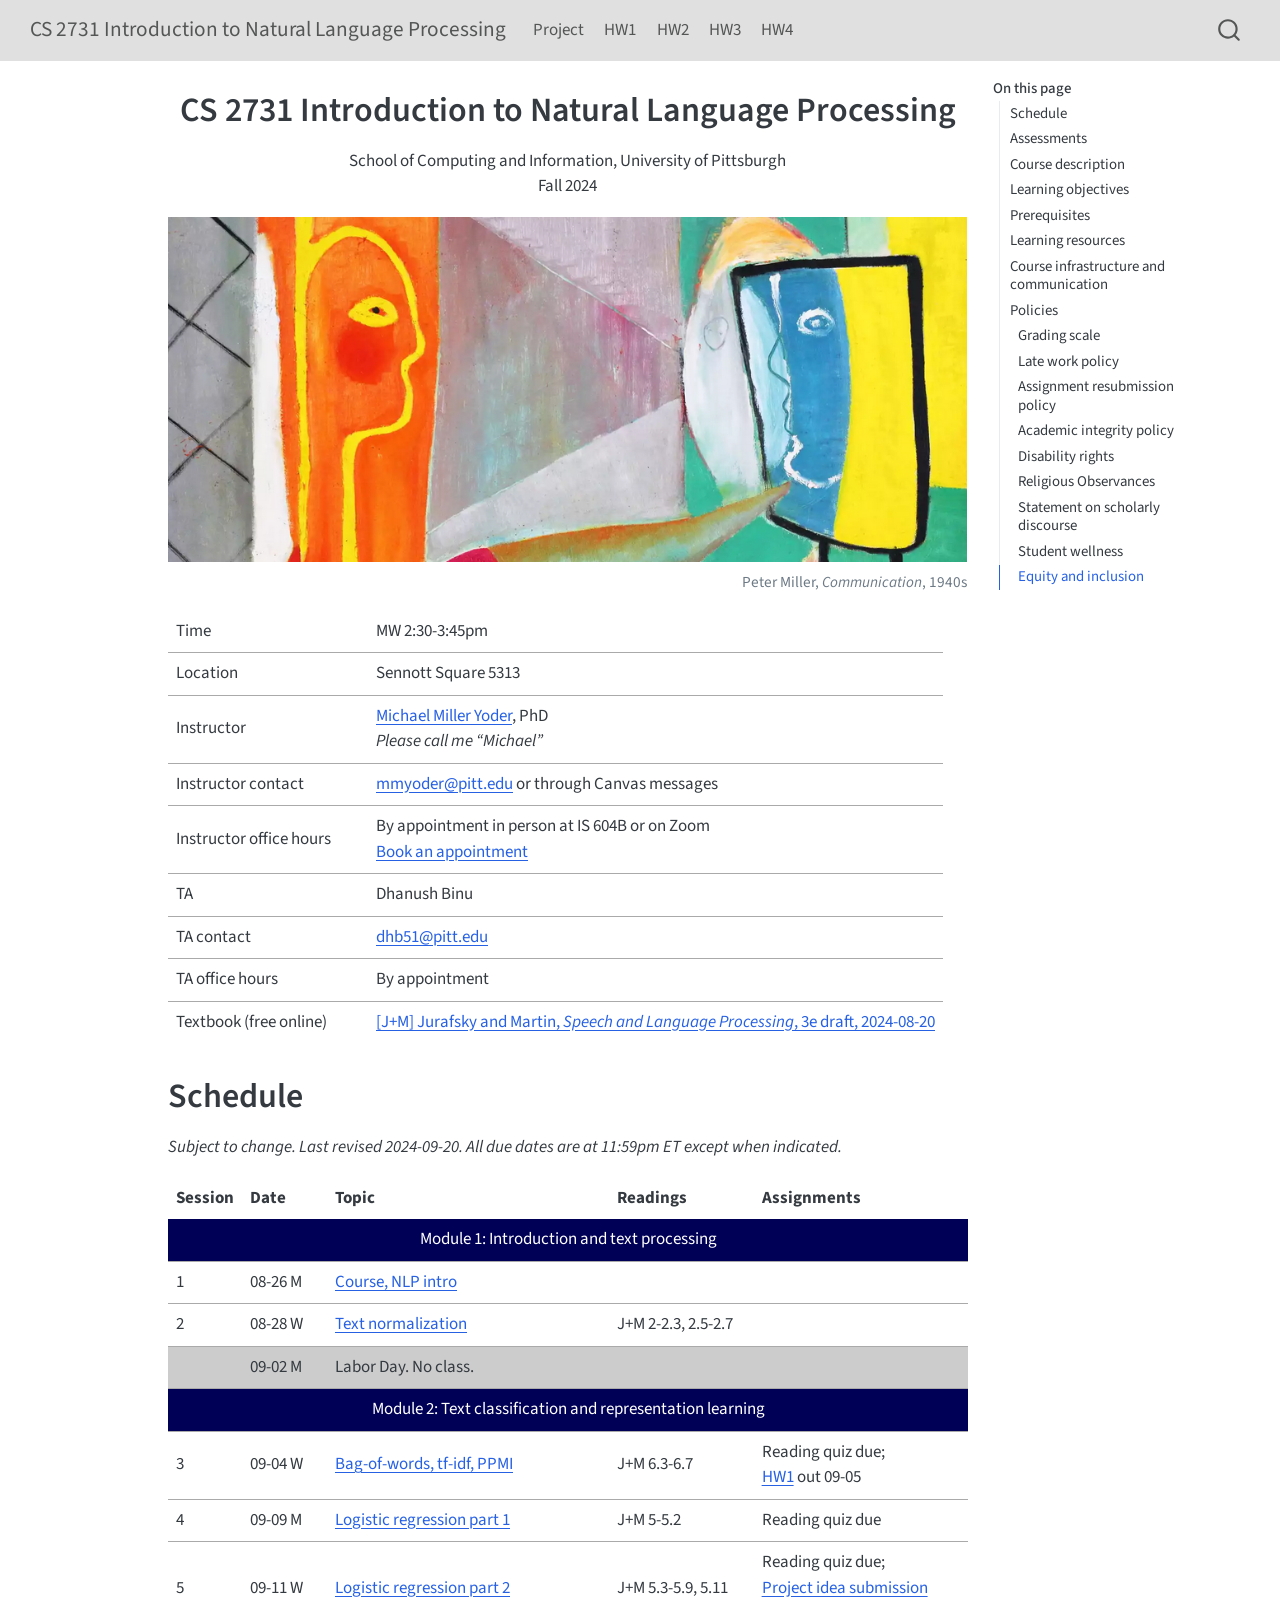
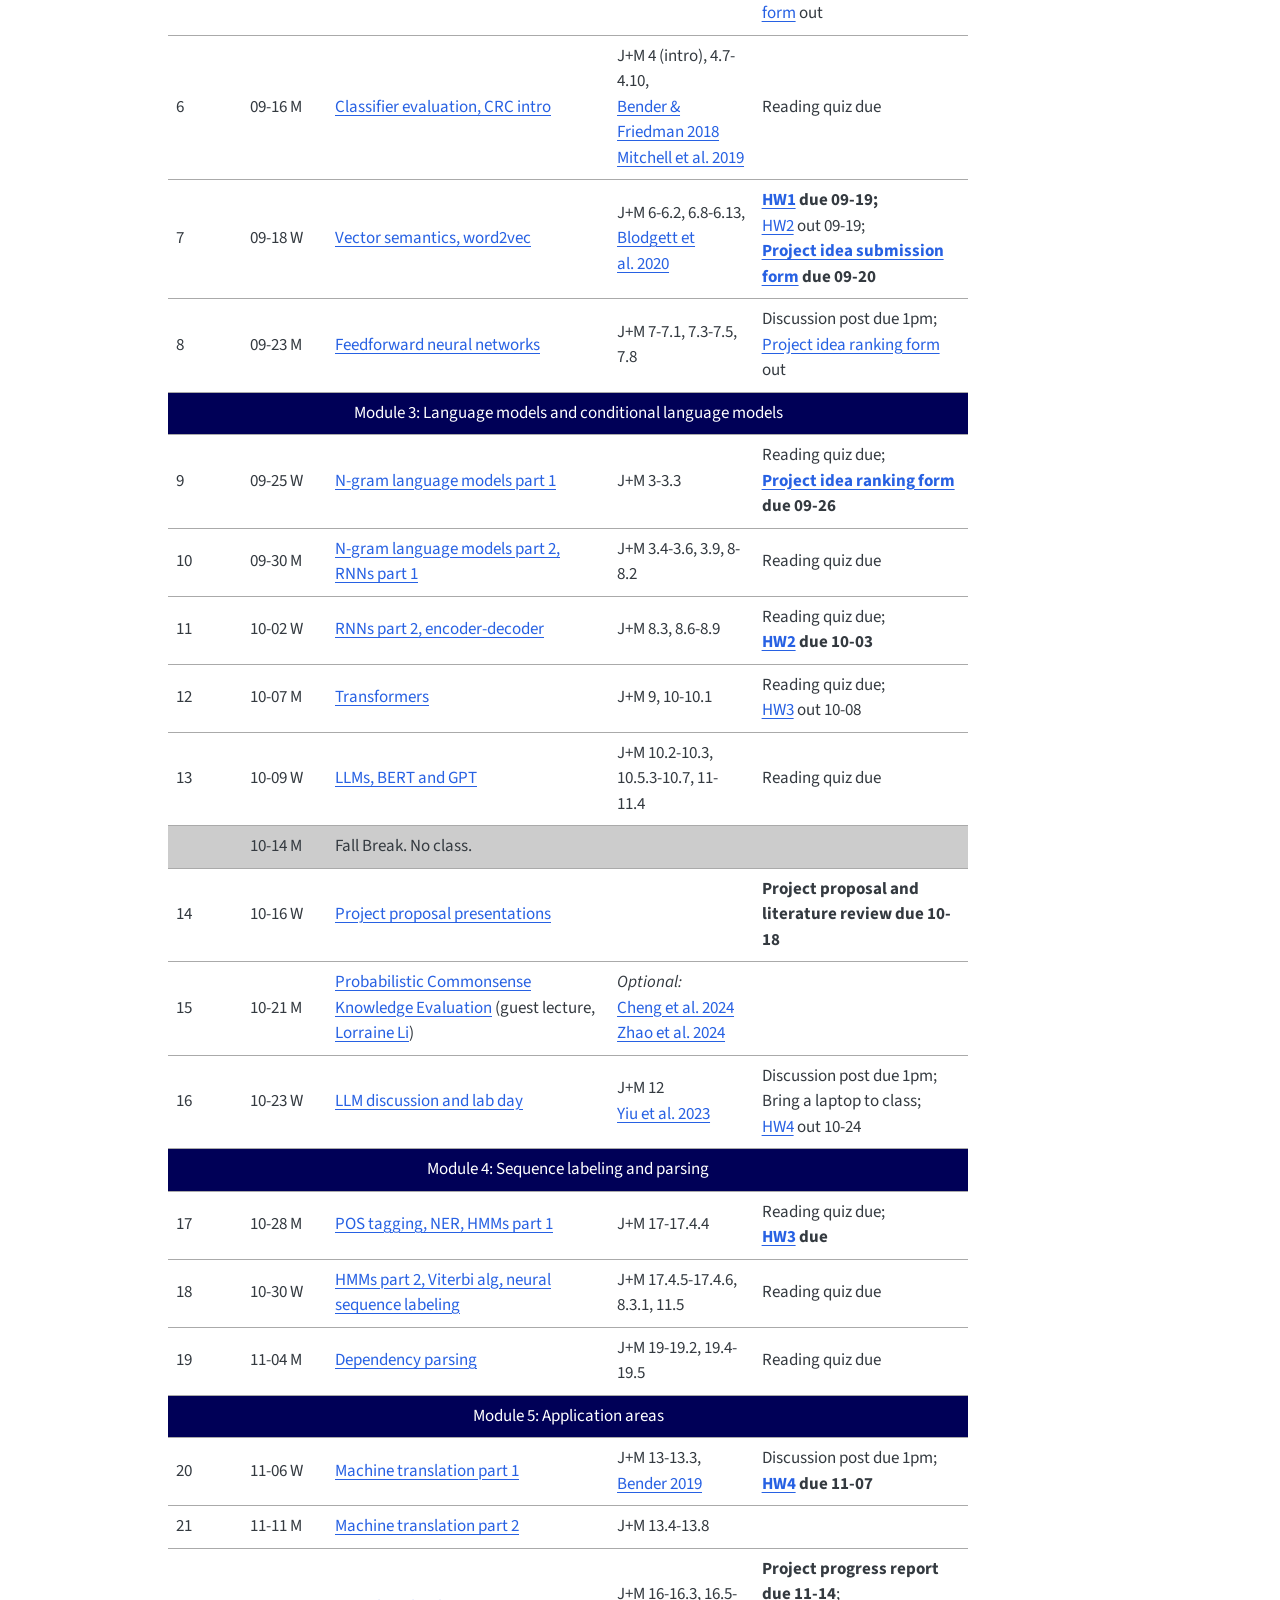
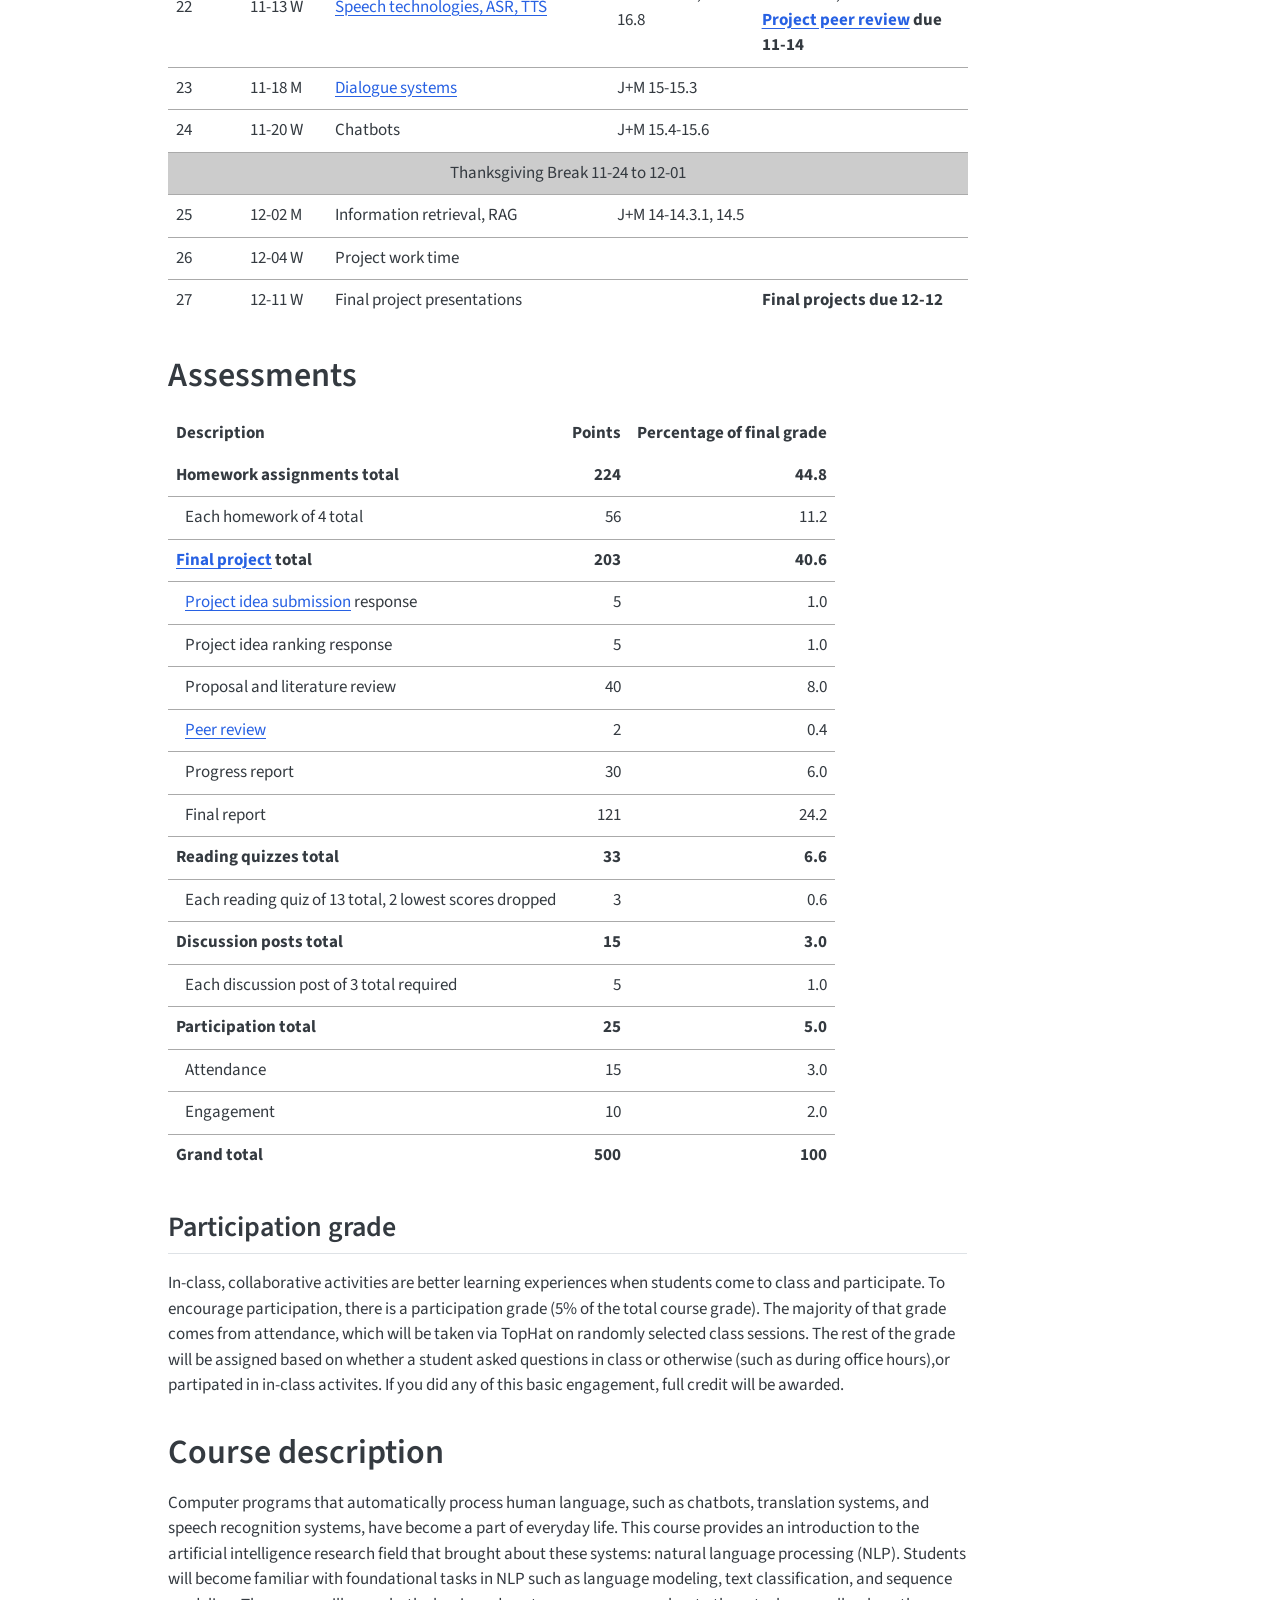
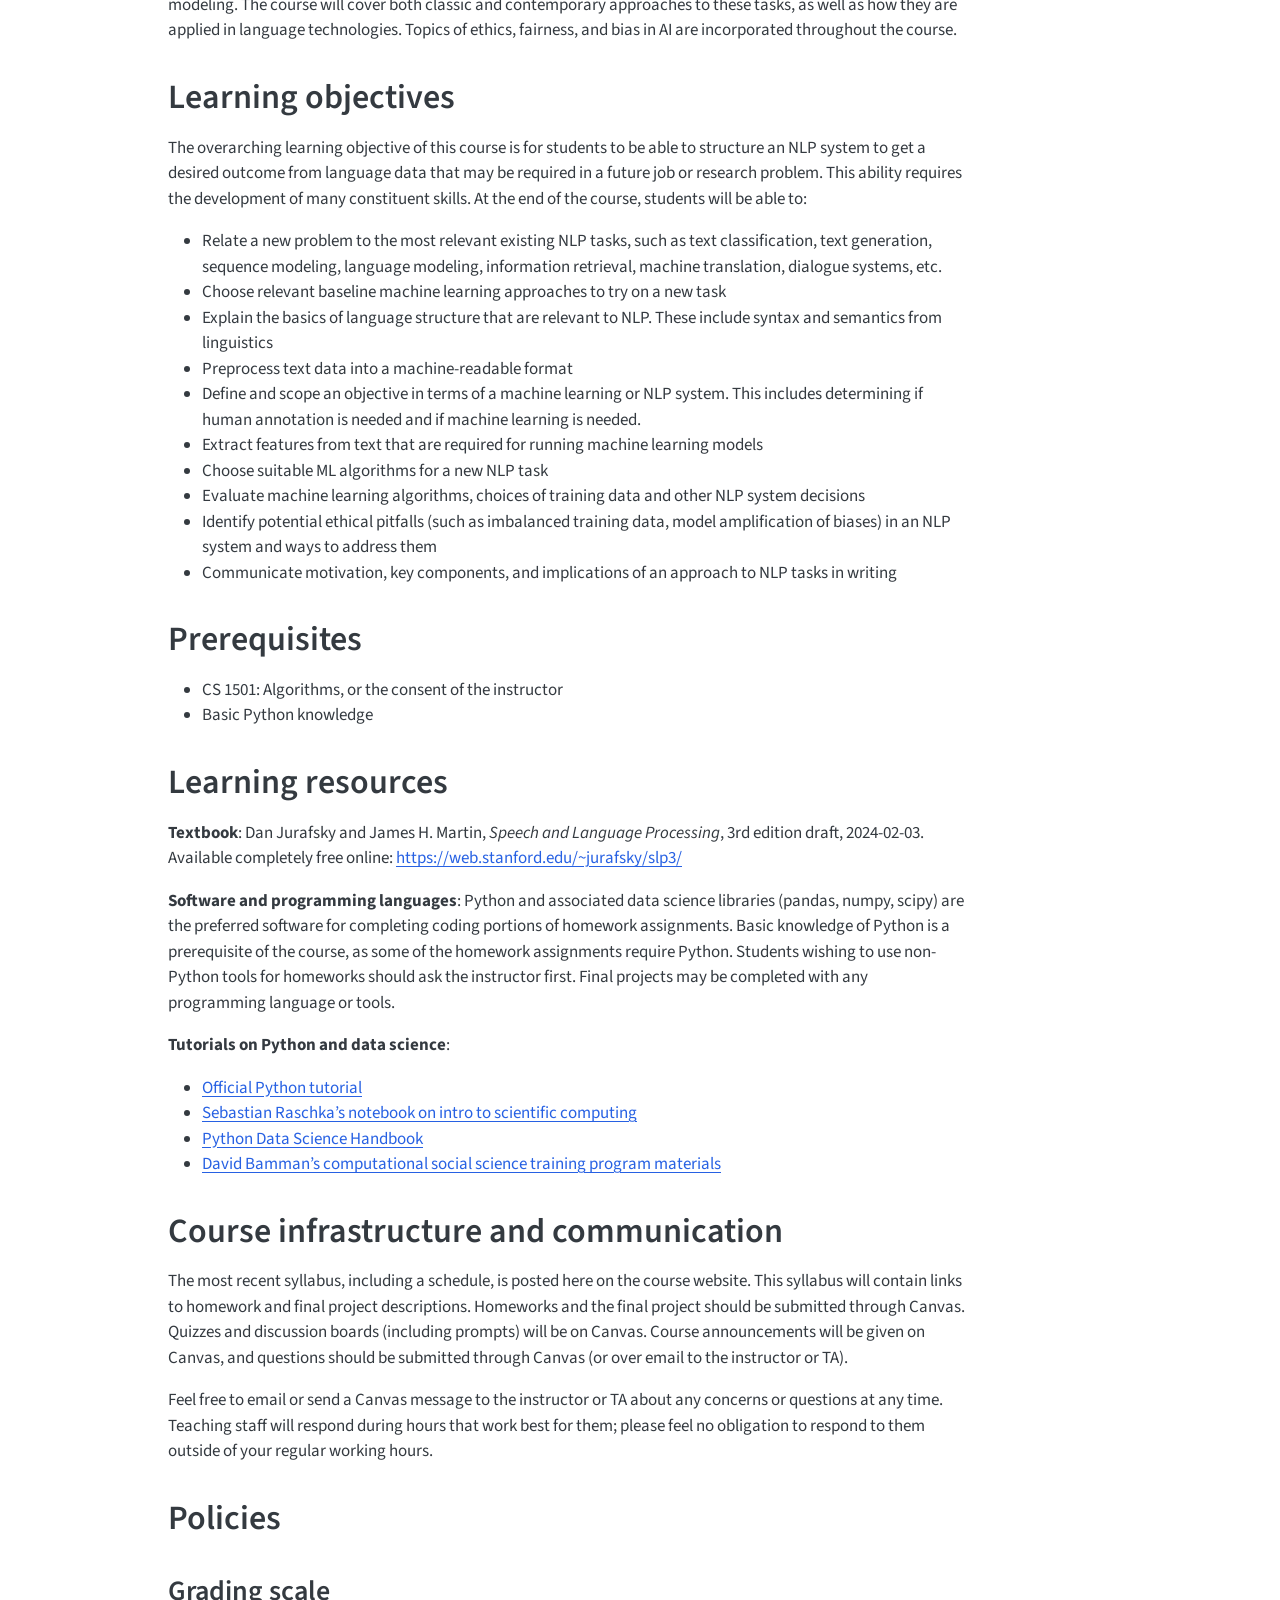
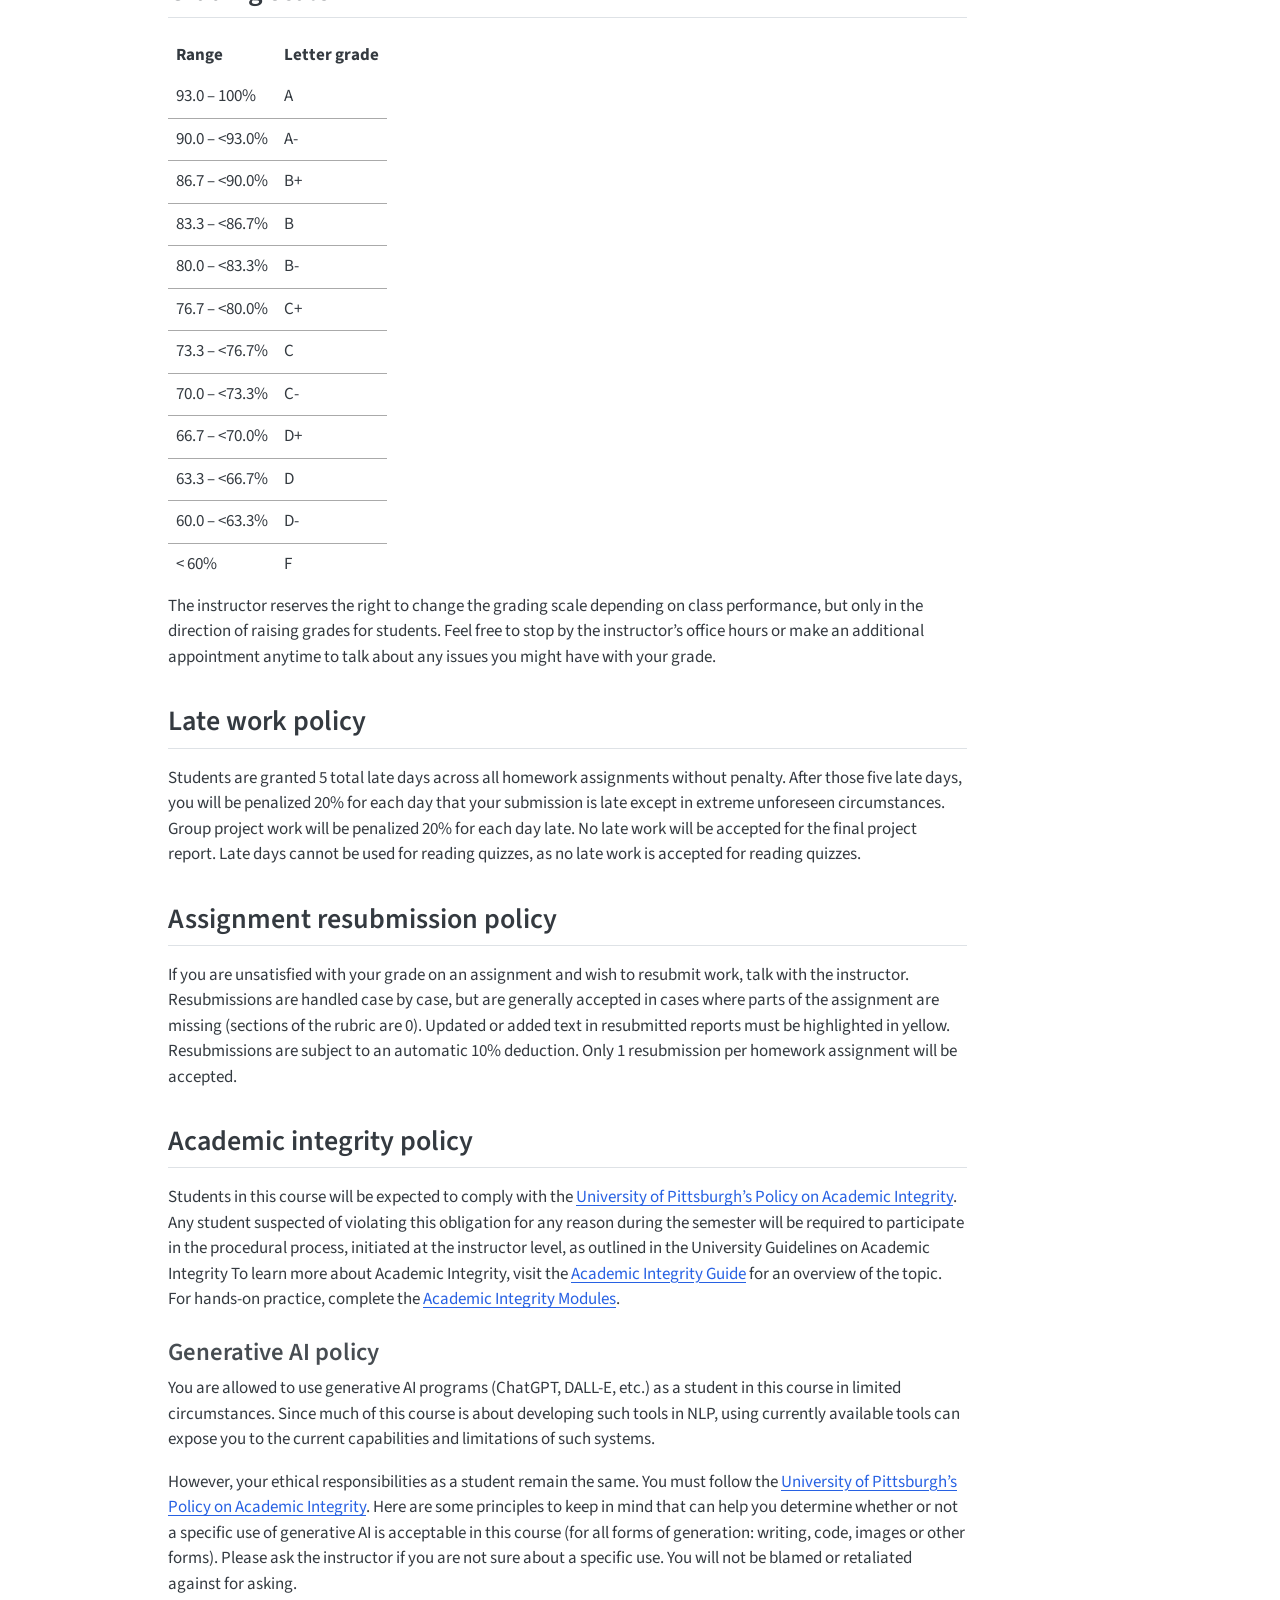
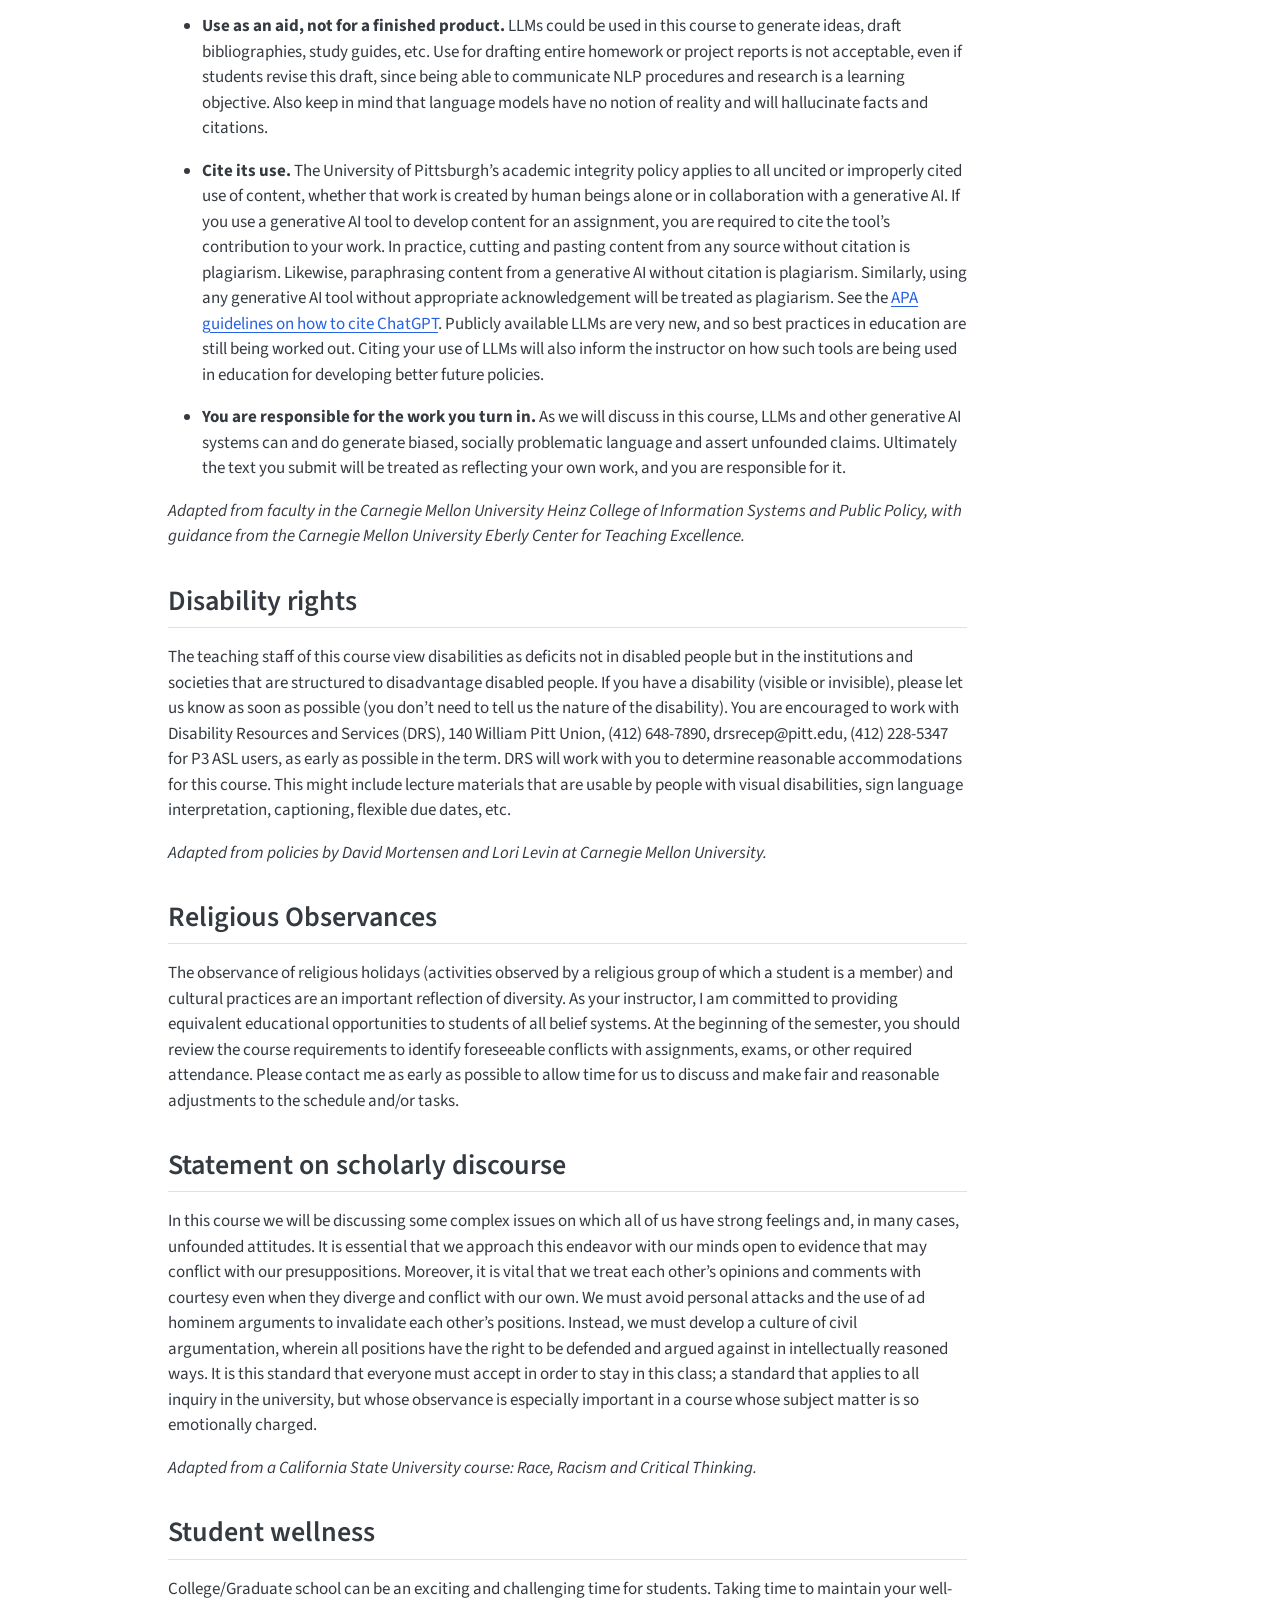
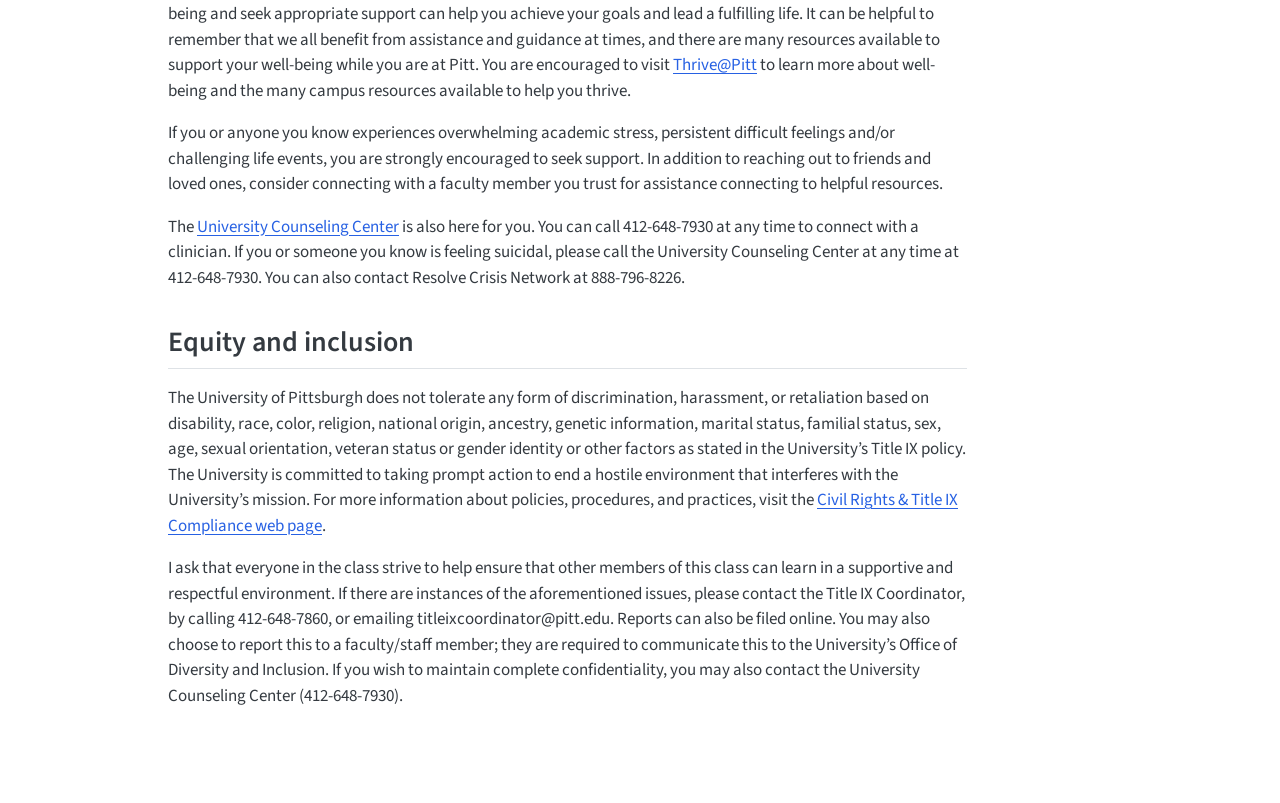
==== commit 01679378: "slides" ====
--- a/docs/index.html
+++ b/docs/index.html
@@ -725,9 +725,8 @@
 11-18 M
 </td>
 <td>
-Dialogue systems
-</td>
-<!--<td><a href="slides/session25_cs2731_spring2024.pdf">Dialogue, chatbots part 1</a></td>-->
+<a href="slides/session23_cs2731_fall2024.pdf">Dialogue systems</a>
+</td>
 <td>
 J+M 15-15.3
 </td>
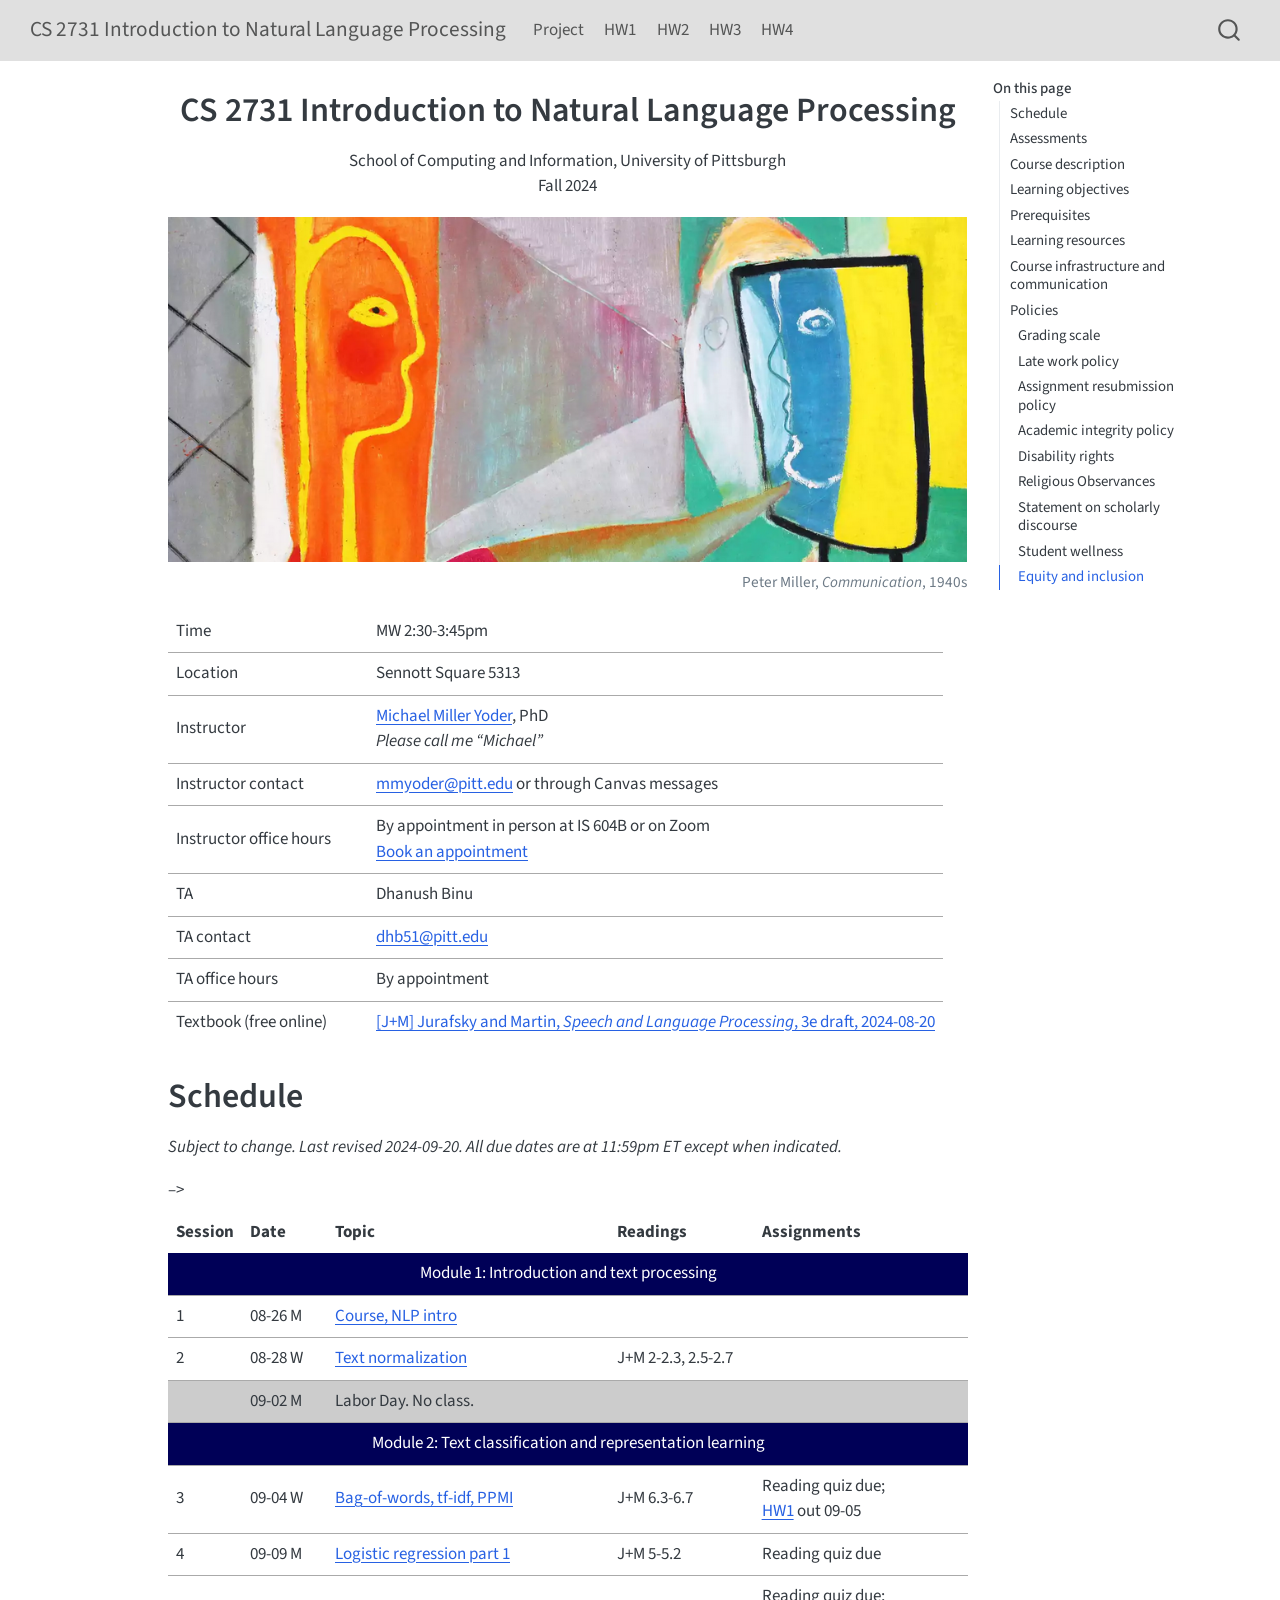
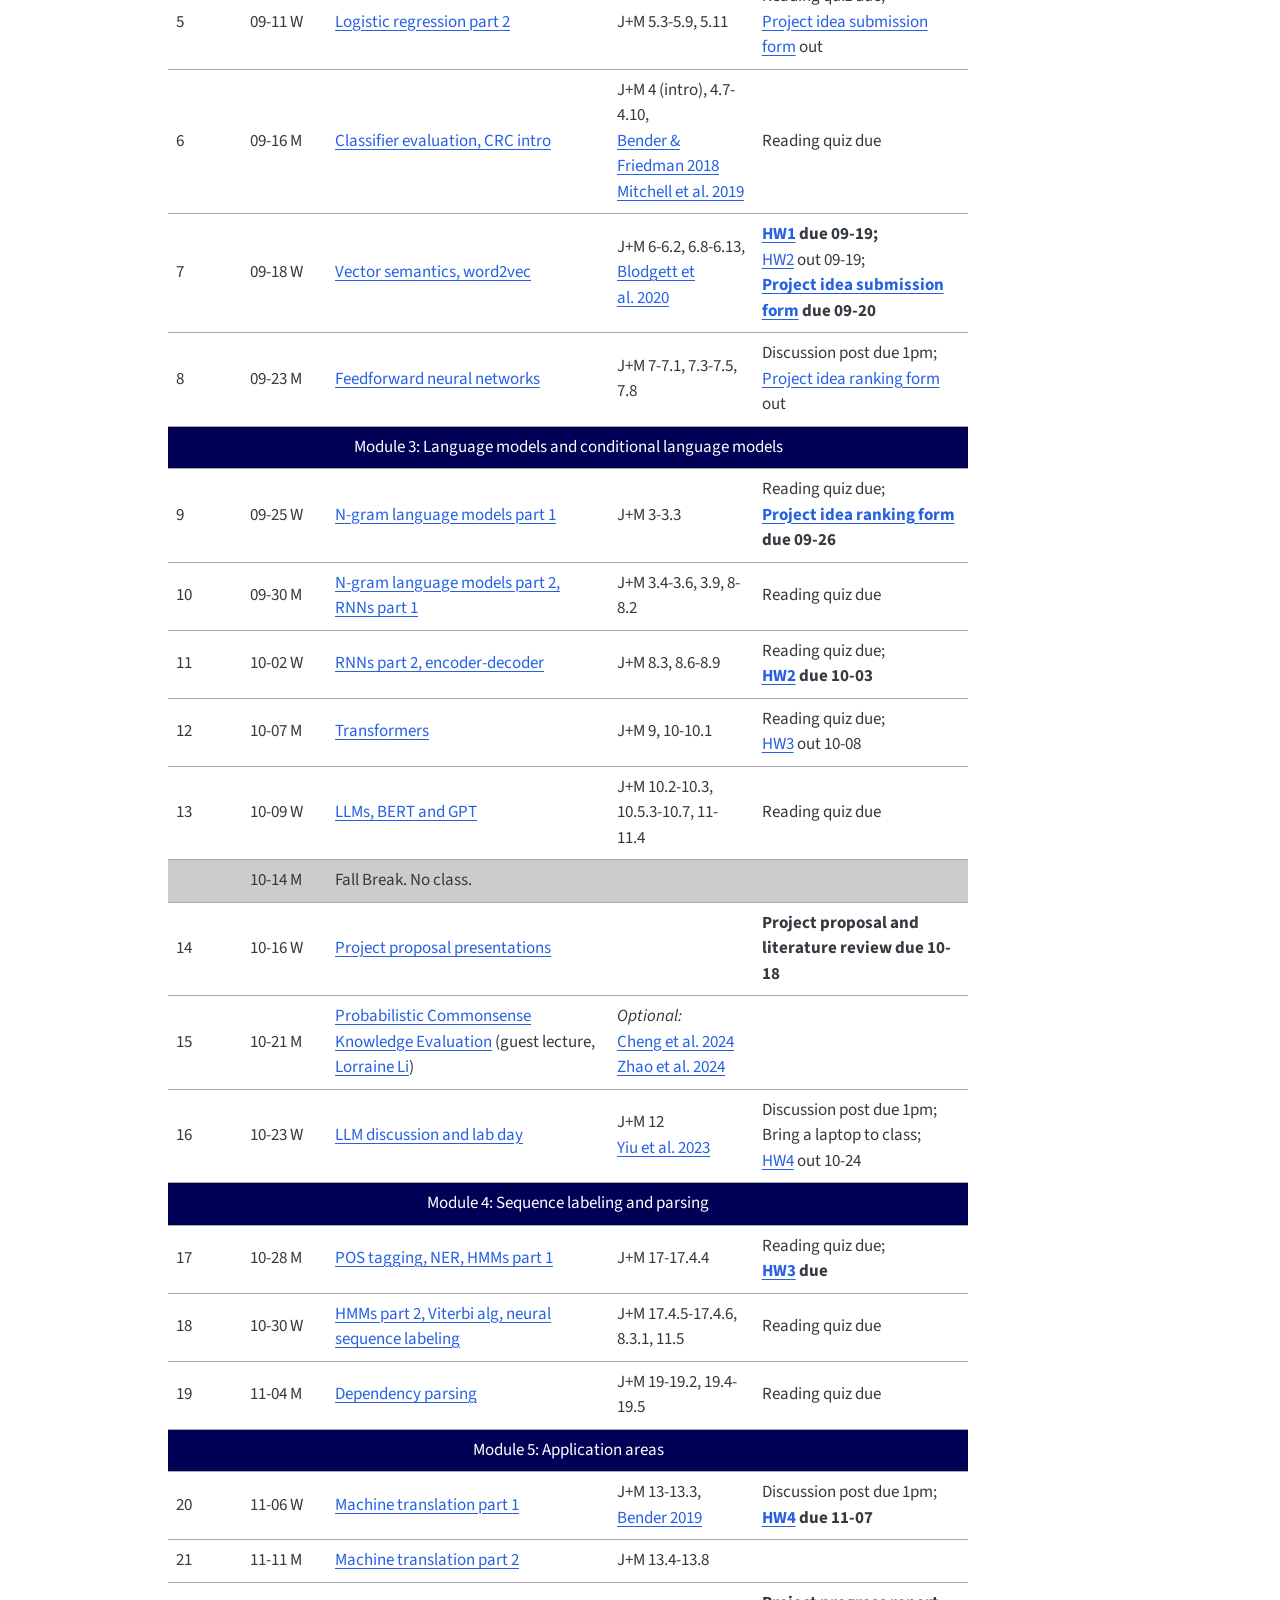
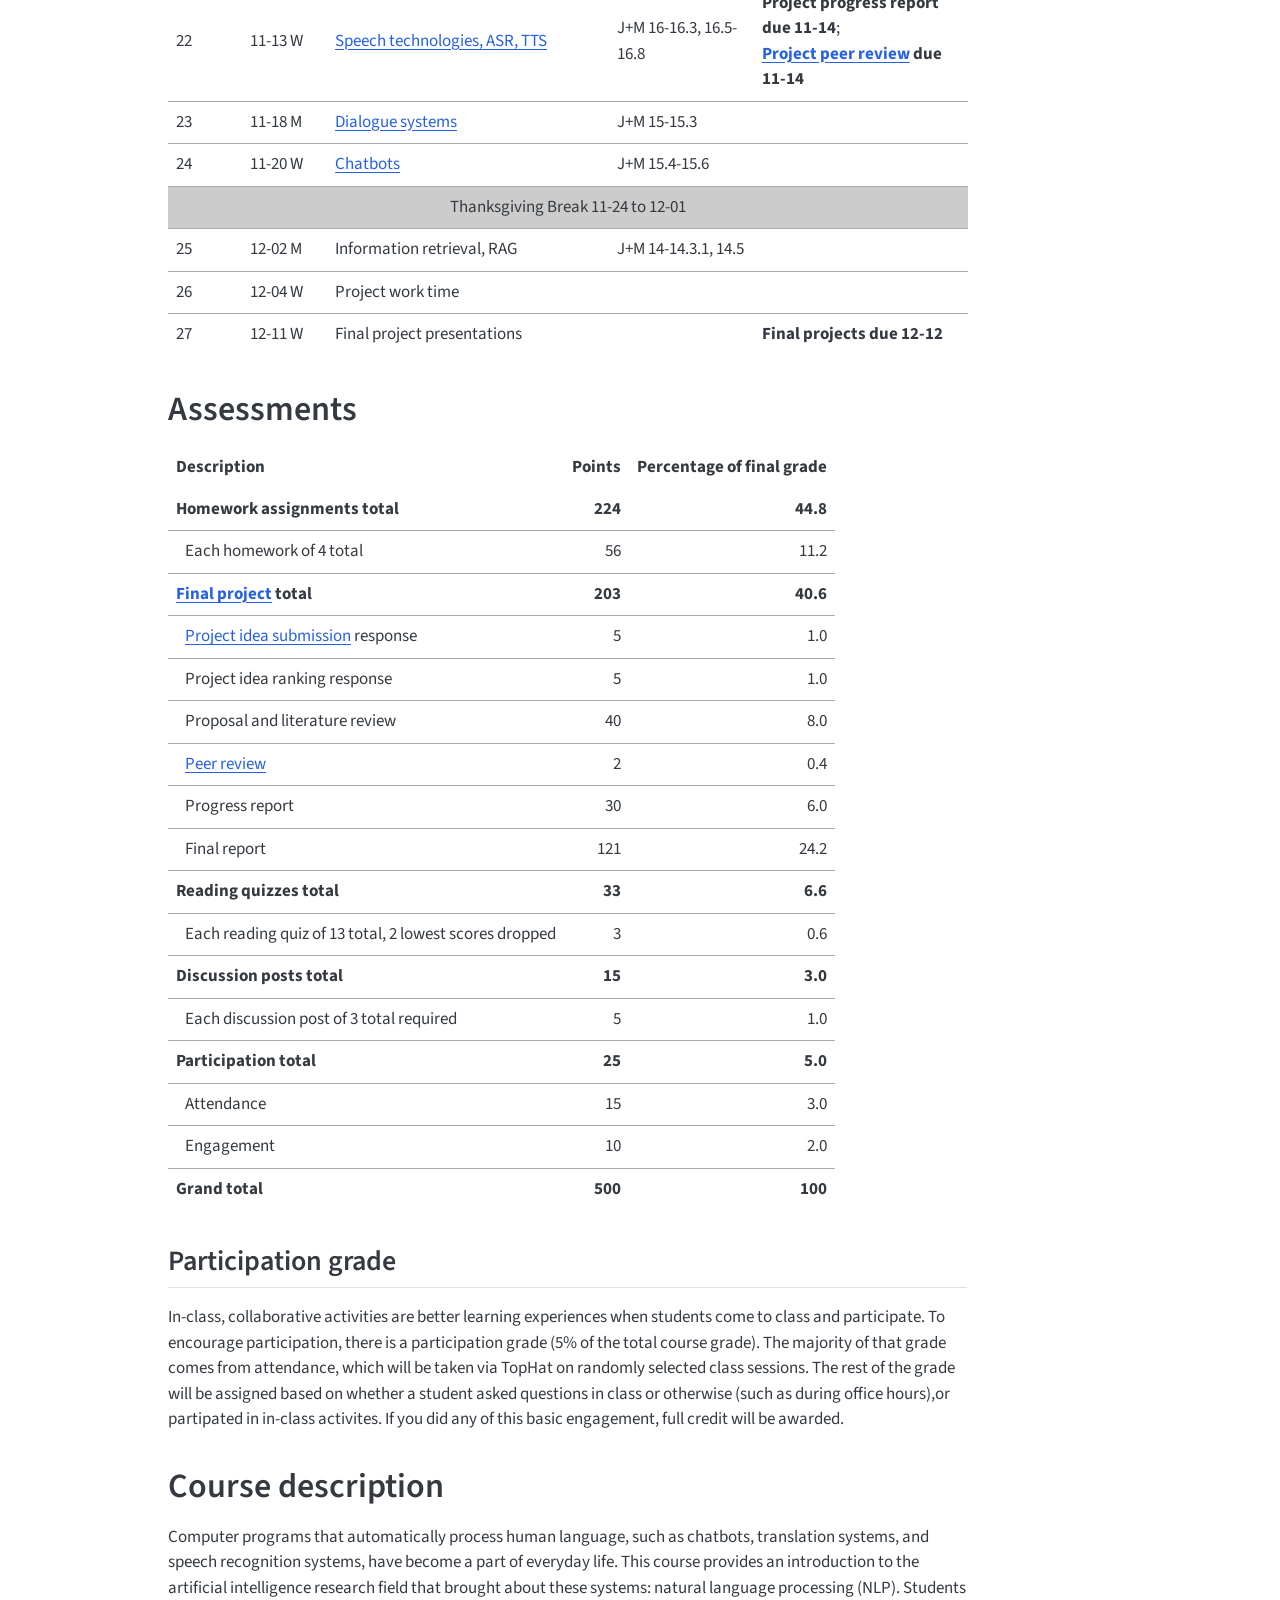
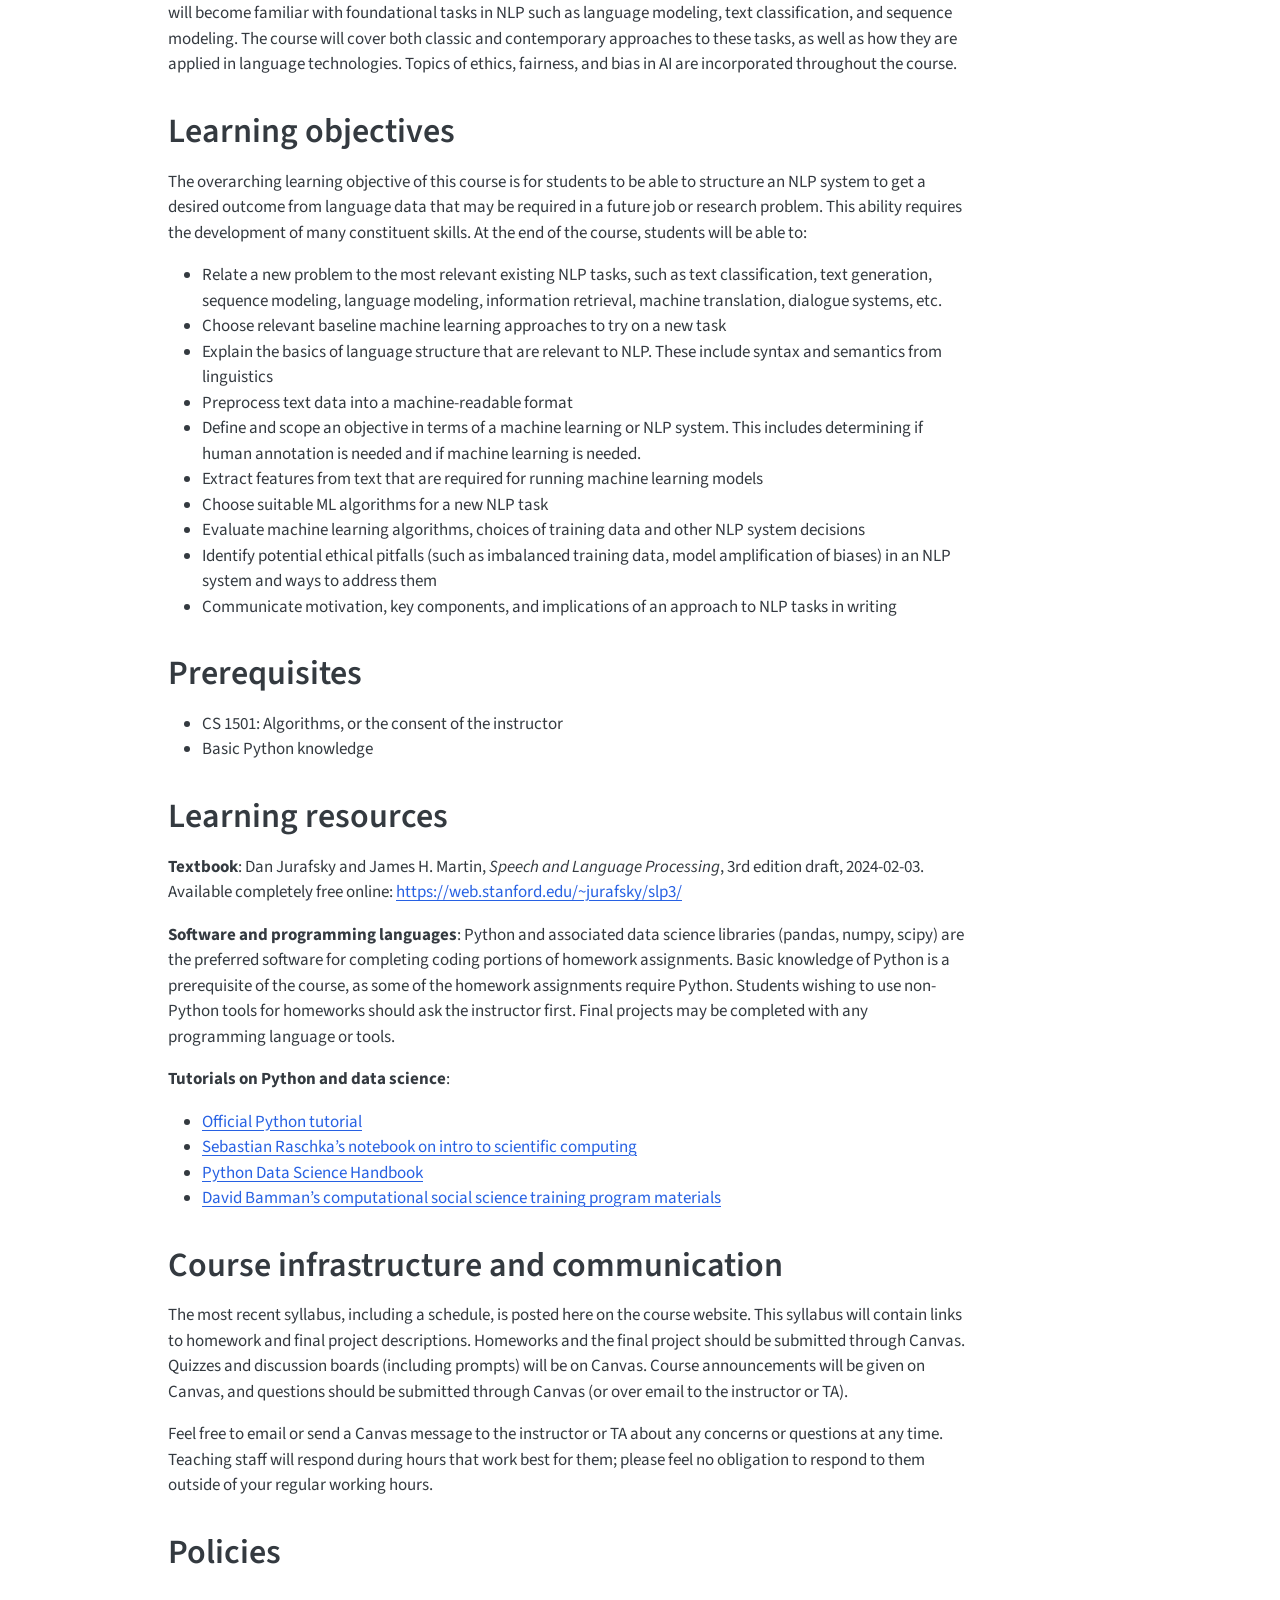
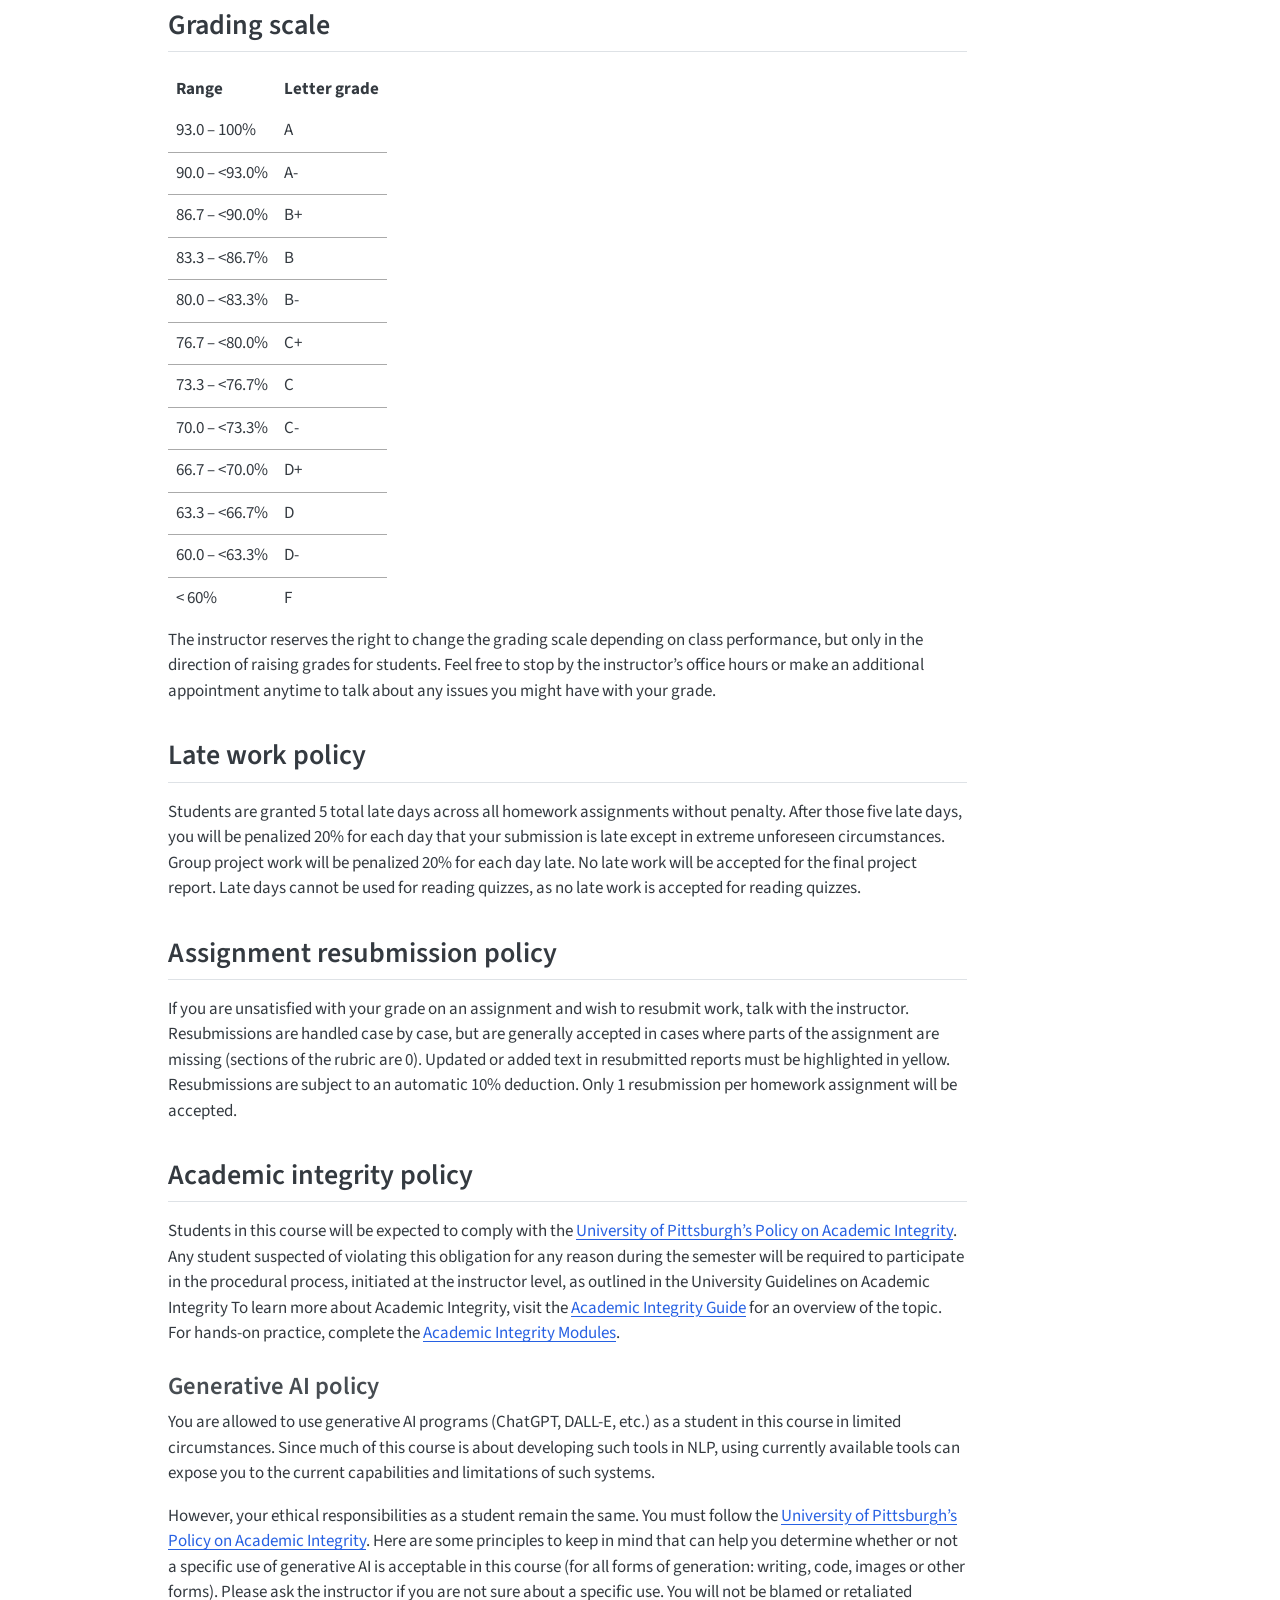
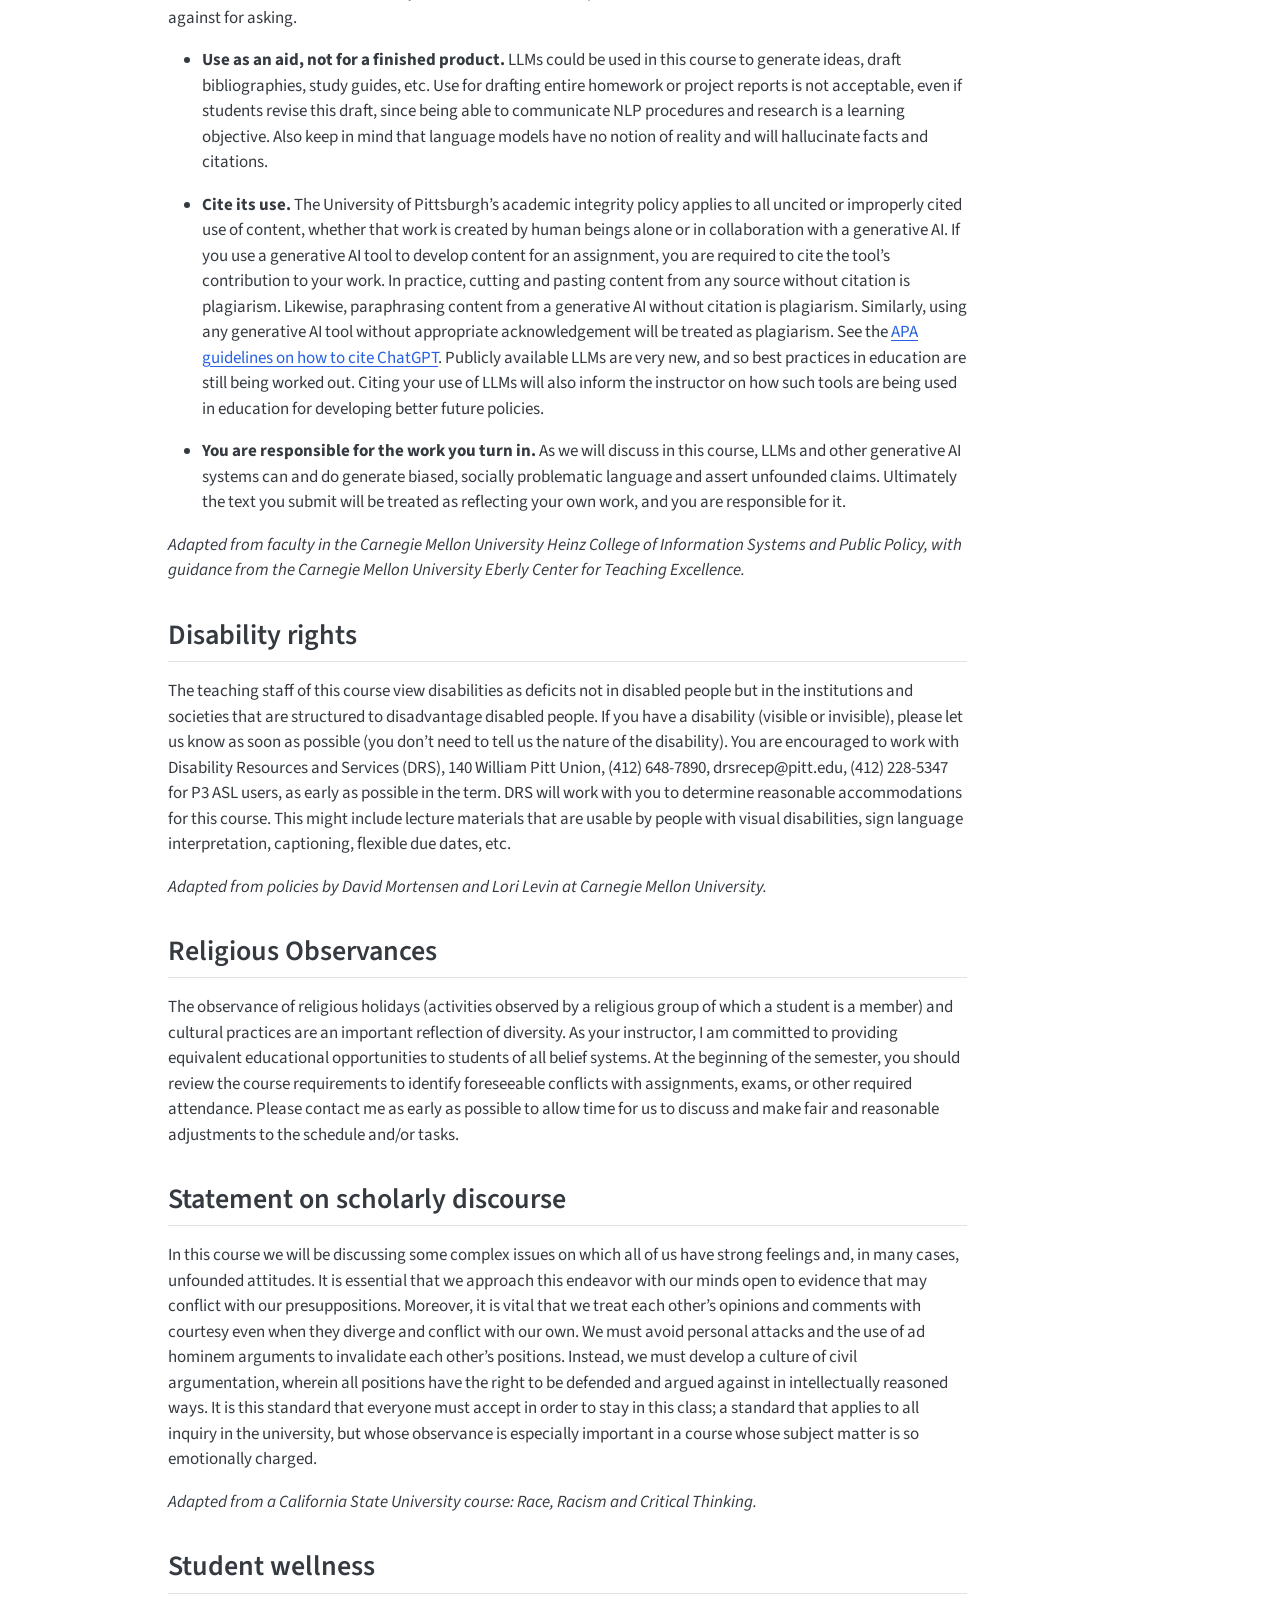
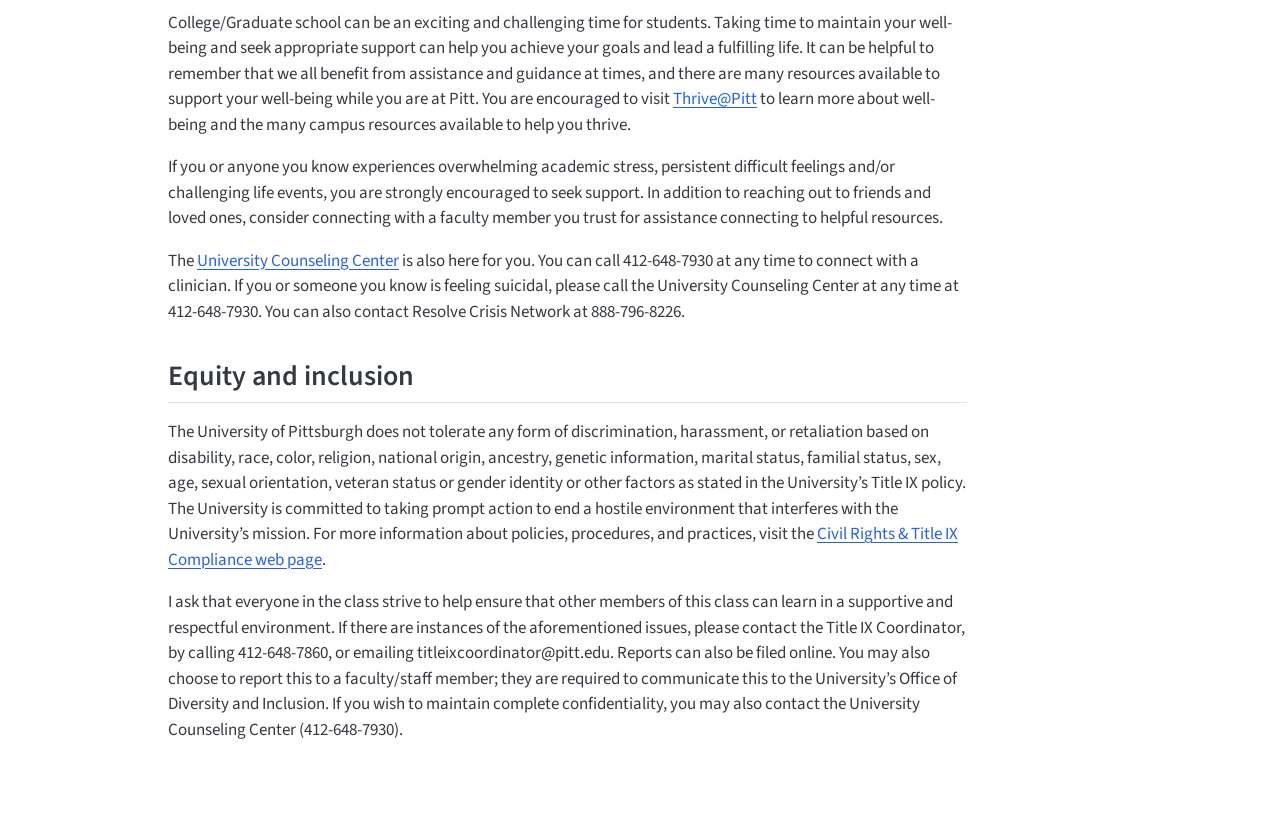
==== commit 9ec7ca67: "slides" ====
--- a/docs/index.html
+++ b/docs/index.html
@@ -273,6 +273,8 @@
 <h1>Schedule</h1>
 <p><em>Subject to change. Last revised 2024-09-20. All due dates are at 11:59pm ET except when indicated.</em></p>
 <!-- Should convert this to quarto markdown-->
+
+–&gt;
 <table class="schedule">
 <thead>
 <tr>
@@ -741,10 +743,8 @@
 11-20 W
 </td>
 <td>
-Chatbots
-</td>
-<!--<td><a href="slides/session26_cs2731_spring2024.pdf">Dialogue, chatbots part 2</a></td>-->
-<td>
+<a href="slides/session24_cs2731_fall2024.pdf">Chatbots</a>
+</td><td>
 J+M 15.4-15.6
 </td>
 <td>
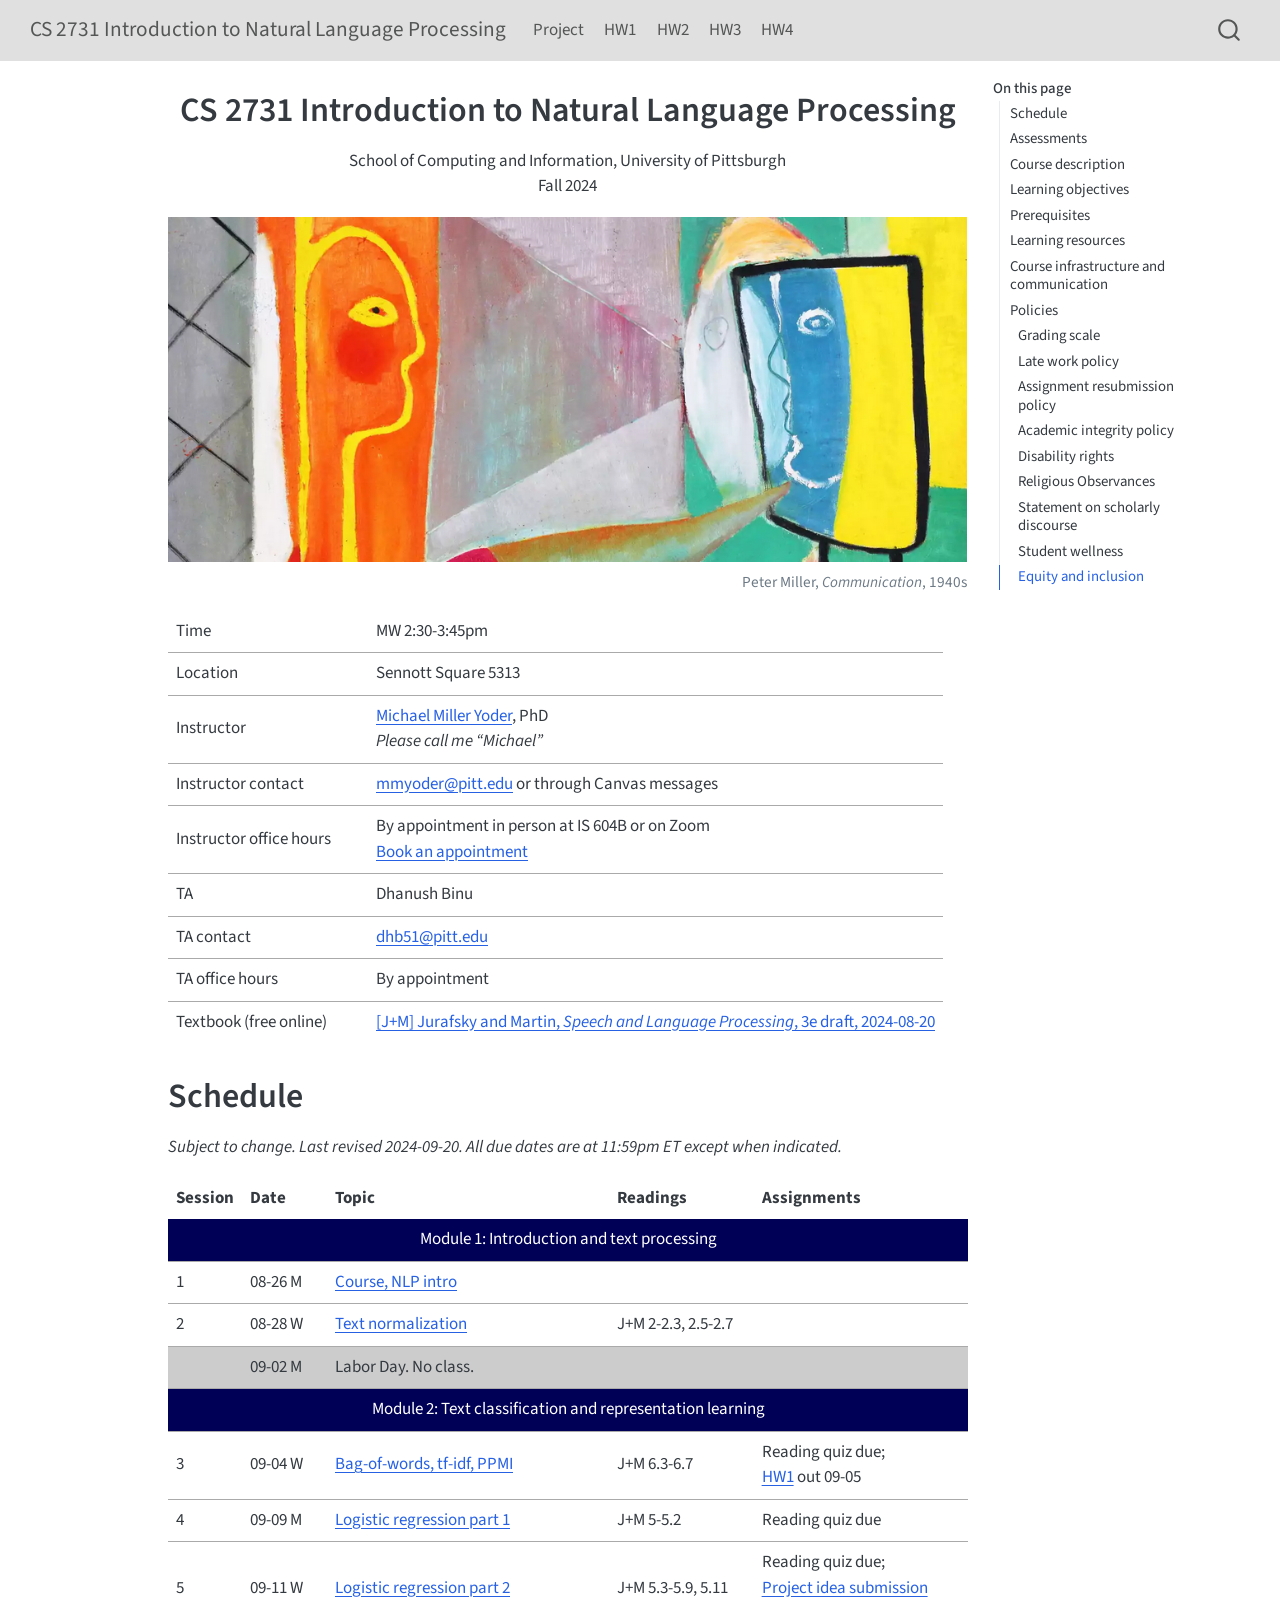
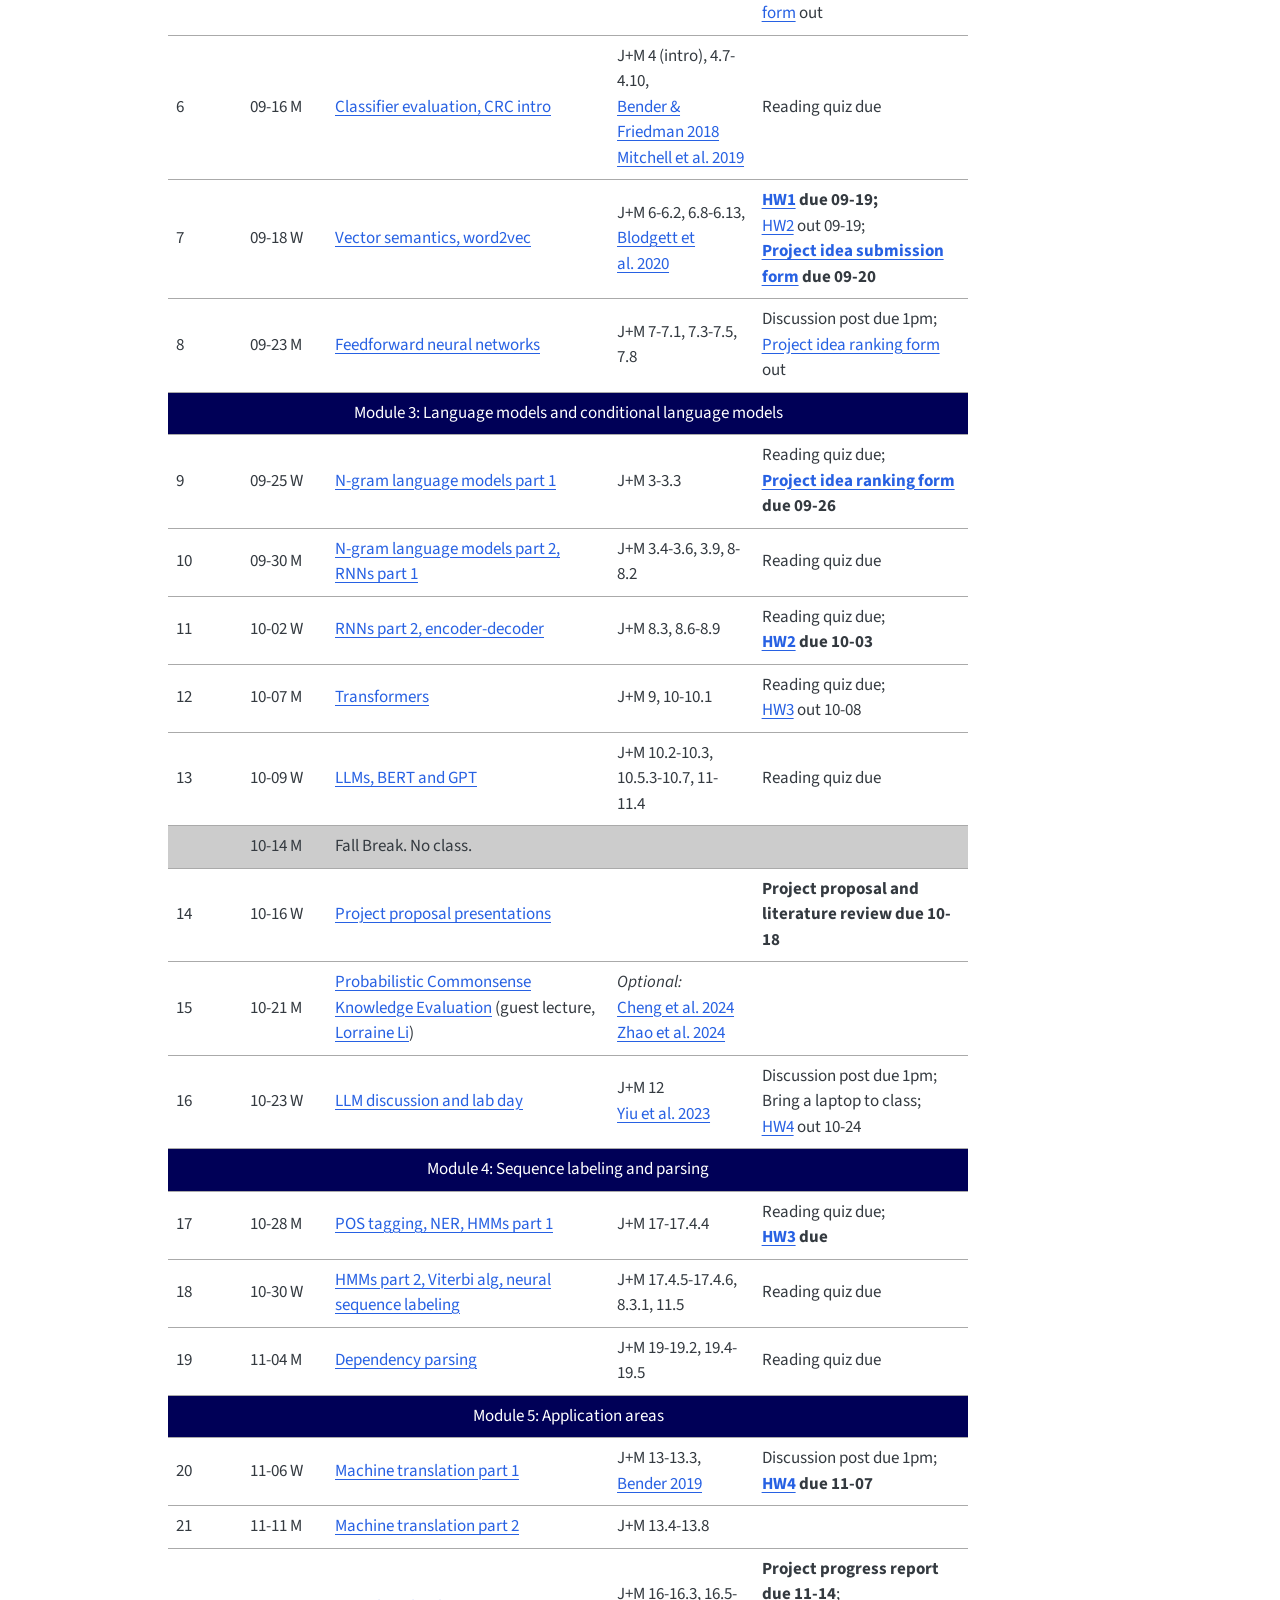
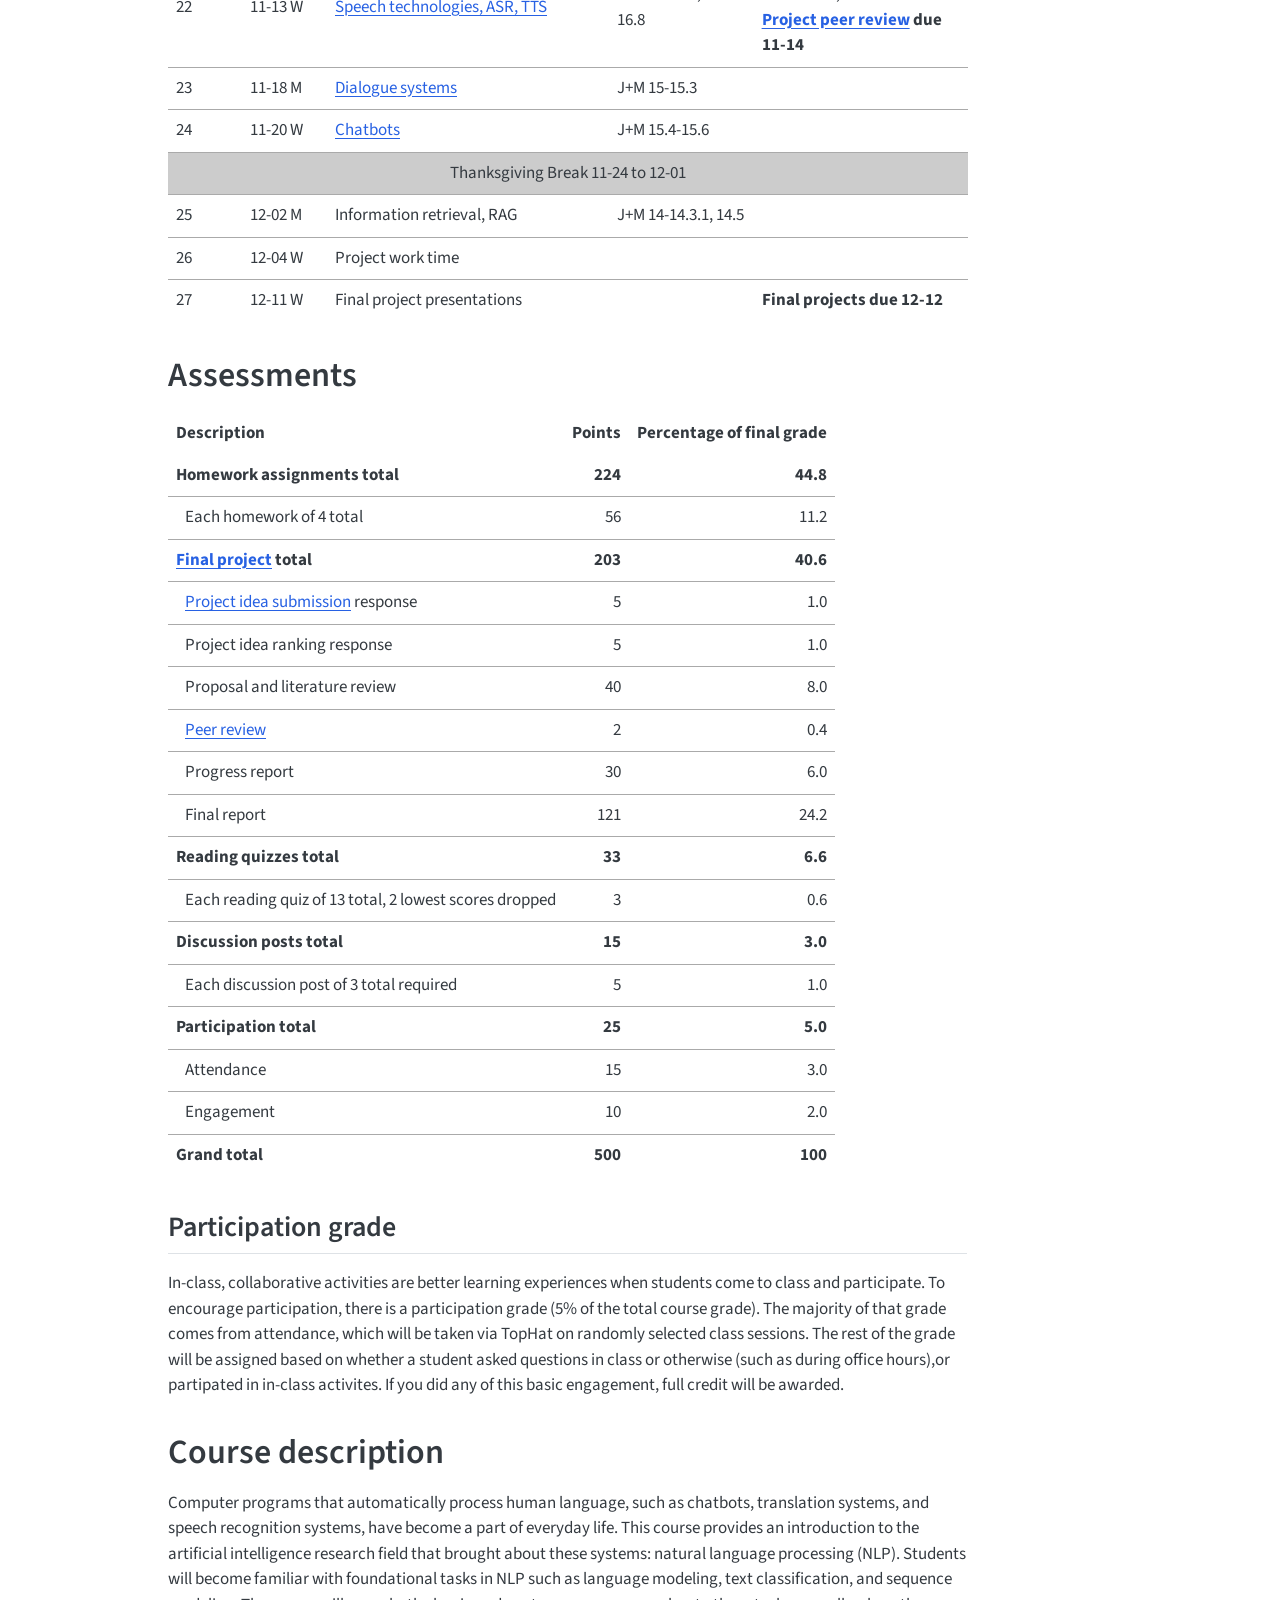
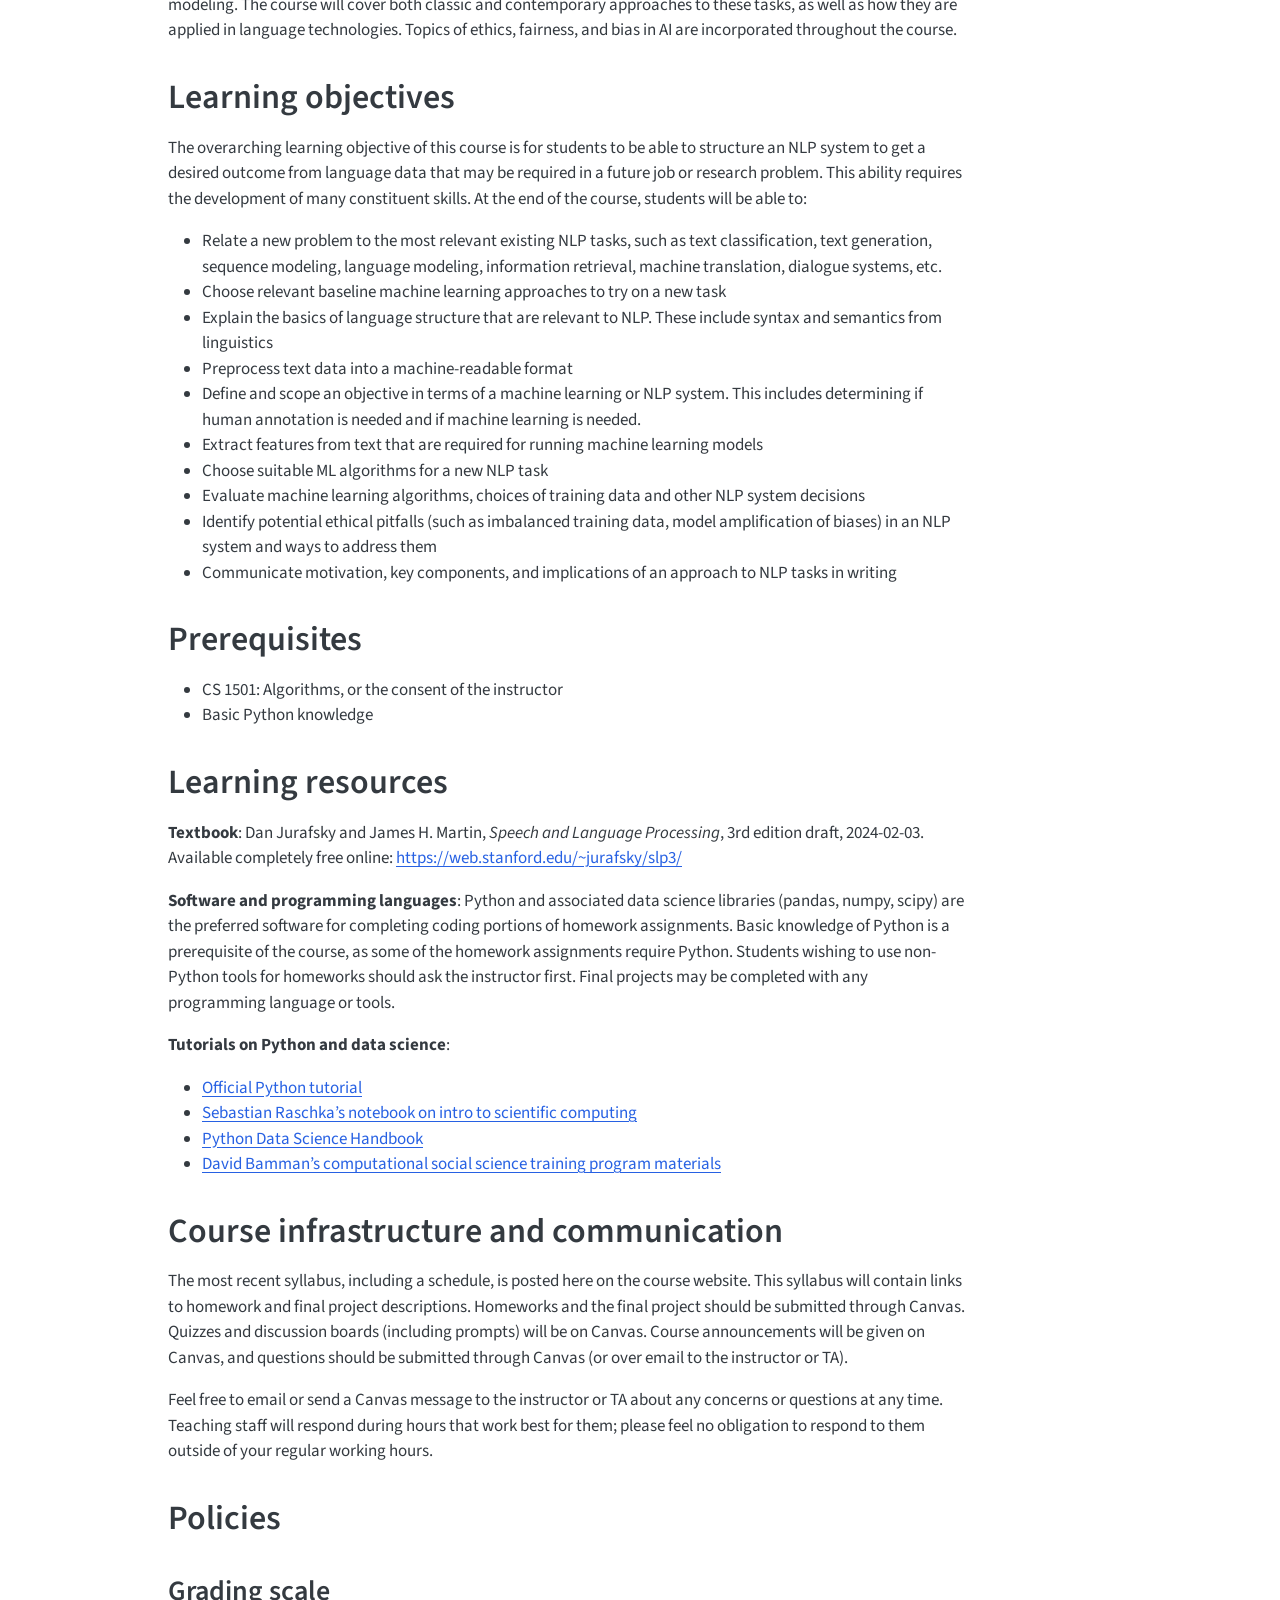
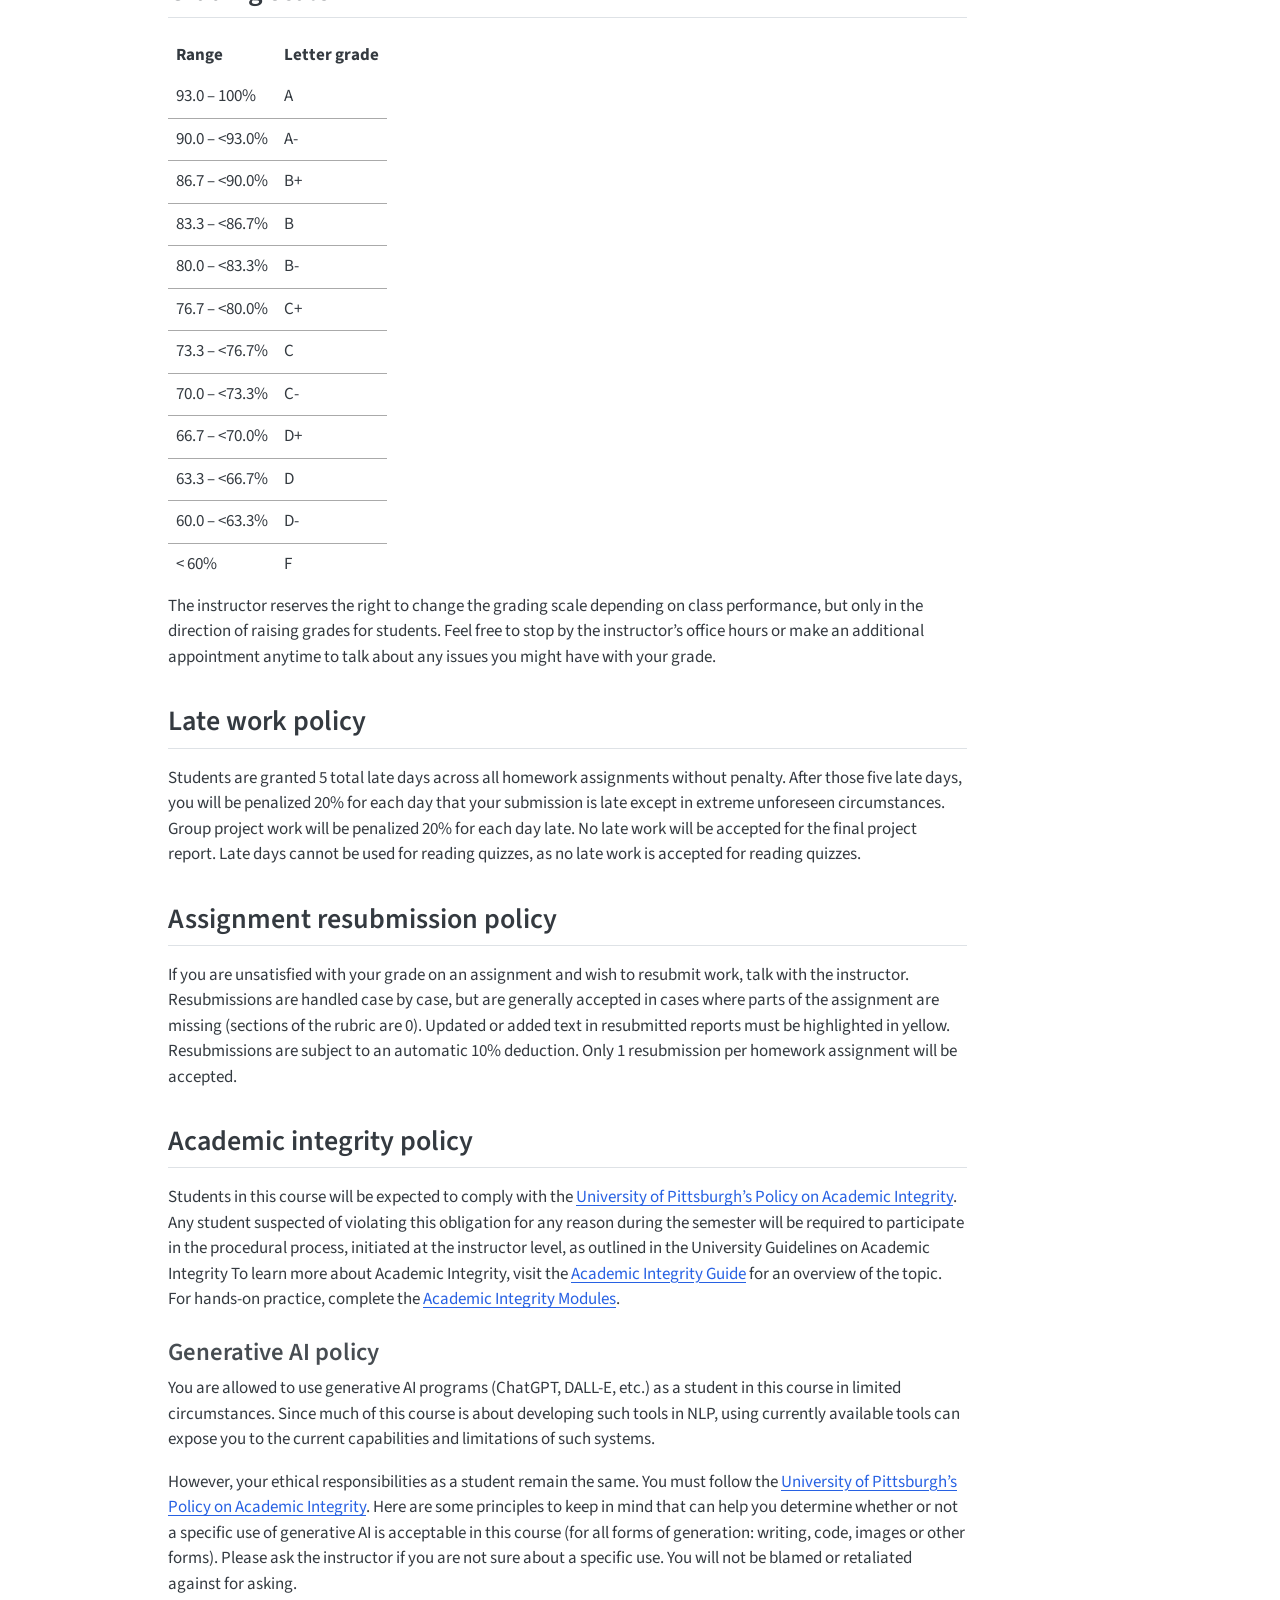
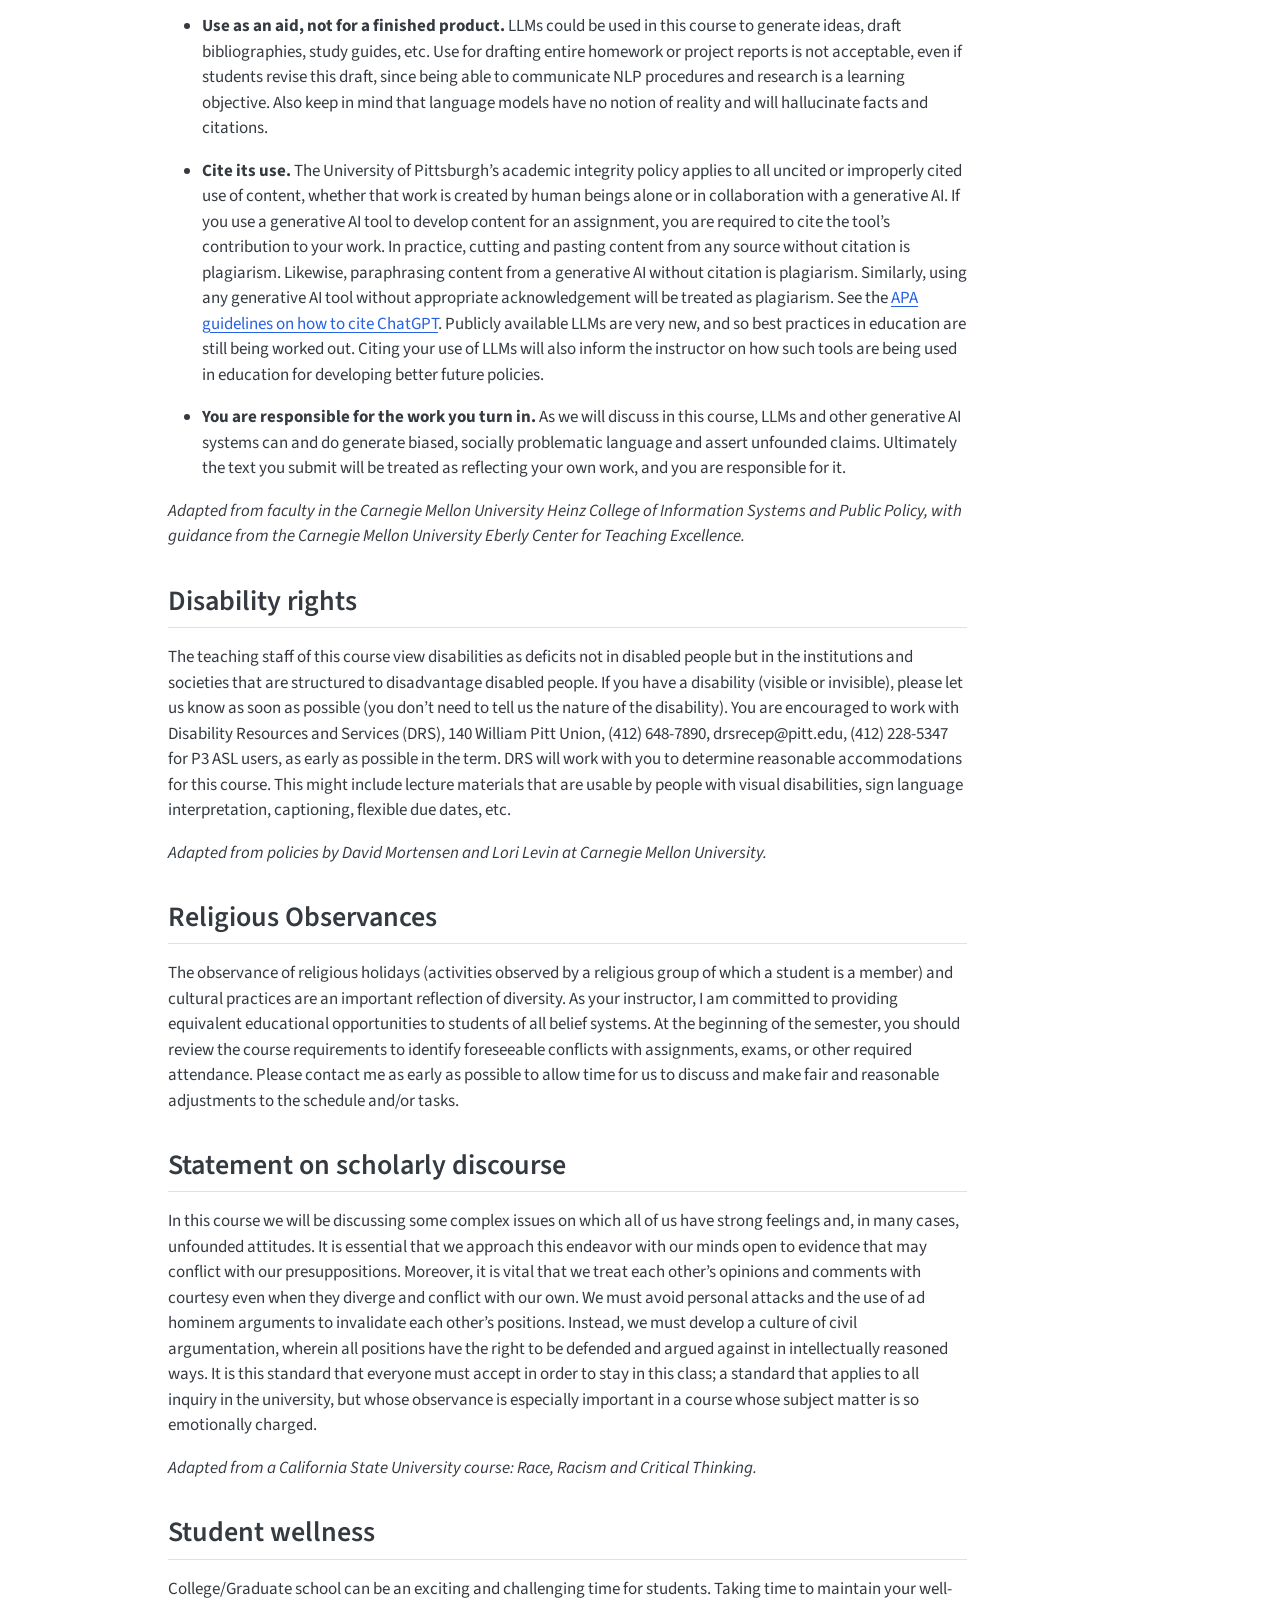
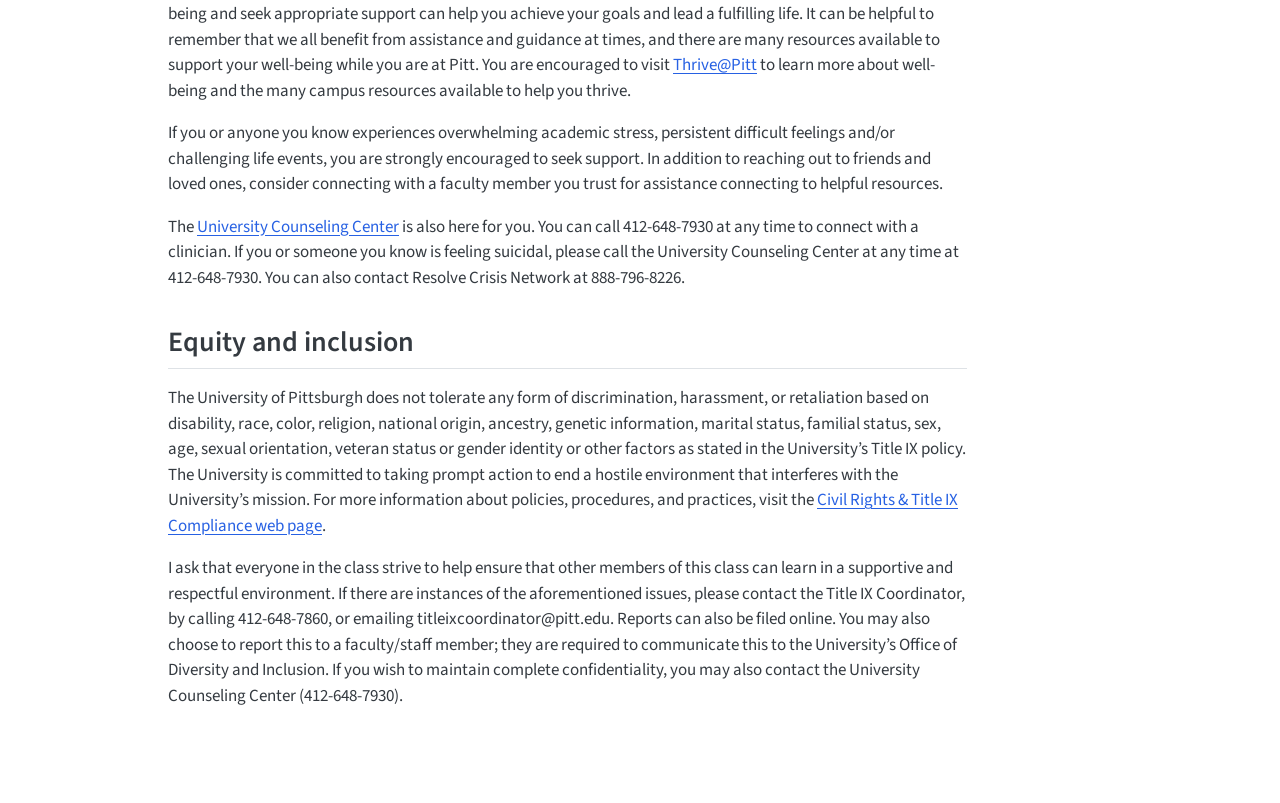
==== commit ce4af9dc: "fix" ====
--- a/docs/index.html
+++ b/docs/index.html
@@ -186,14 +186,6 @@
 </div>
 <!-- Should make this a quarto markdown table-->
 <table>
-<!--
-    <thead>
-        <tr>
-            <th> University of Pittsburgh</th>
-            <th> Spring 2024</th>
-        </tr>
-    </thead>
-    -->
 <tbody style="text-align:left">
 <tr>
 <td>
@@ -273,8 +265,6 @@
 <h1>Schedule</h1>
 <p><em>Subject to change. Last revised 2024-09-20. All due dates are at 11:59pm ET except when indicated.</em></p>
 <!-- Should convert this to quarto markdown-->
-
-–&gt;
 <table class="schedule">
 <thead>
 <tr>
@@ -744,7 +734,8 @@
 </td>
 <td>
 <a href="slides/session24_cs2731_fall2024.pdf">Chatbots</a>
-</td><td>
+</td>
+<td>
 J+M 15.4-15.6
 </td>
 <td>
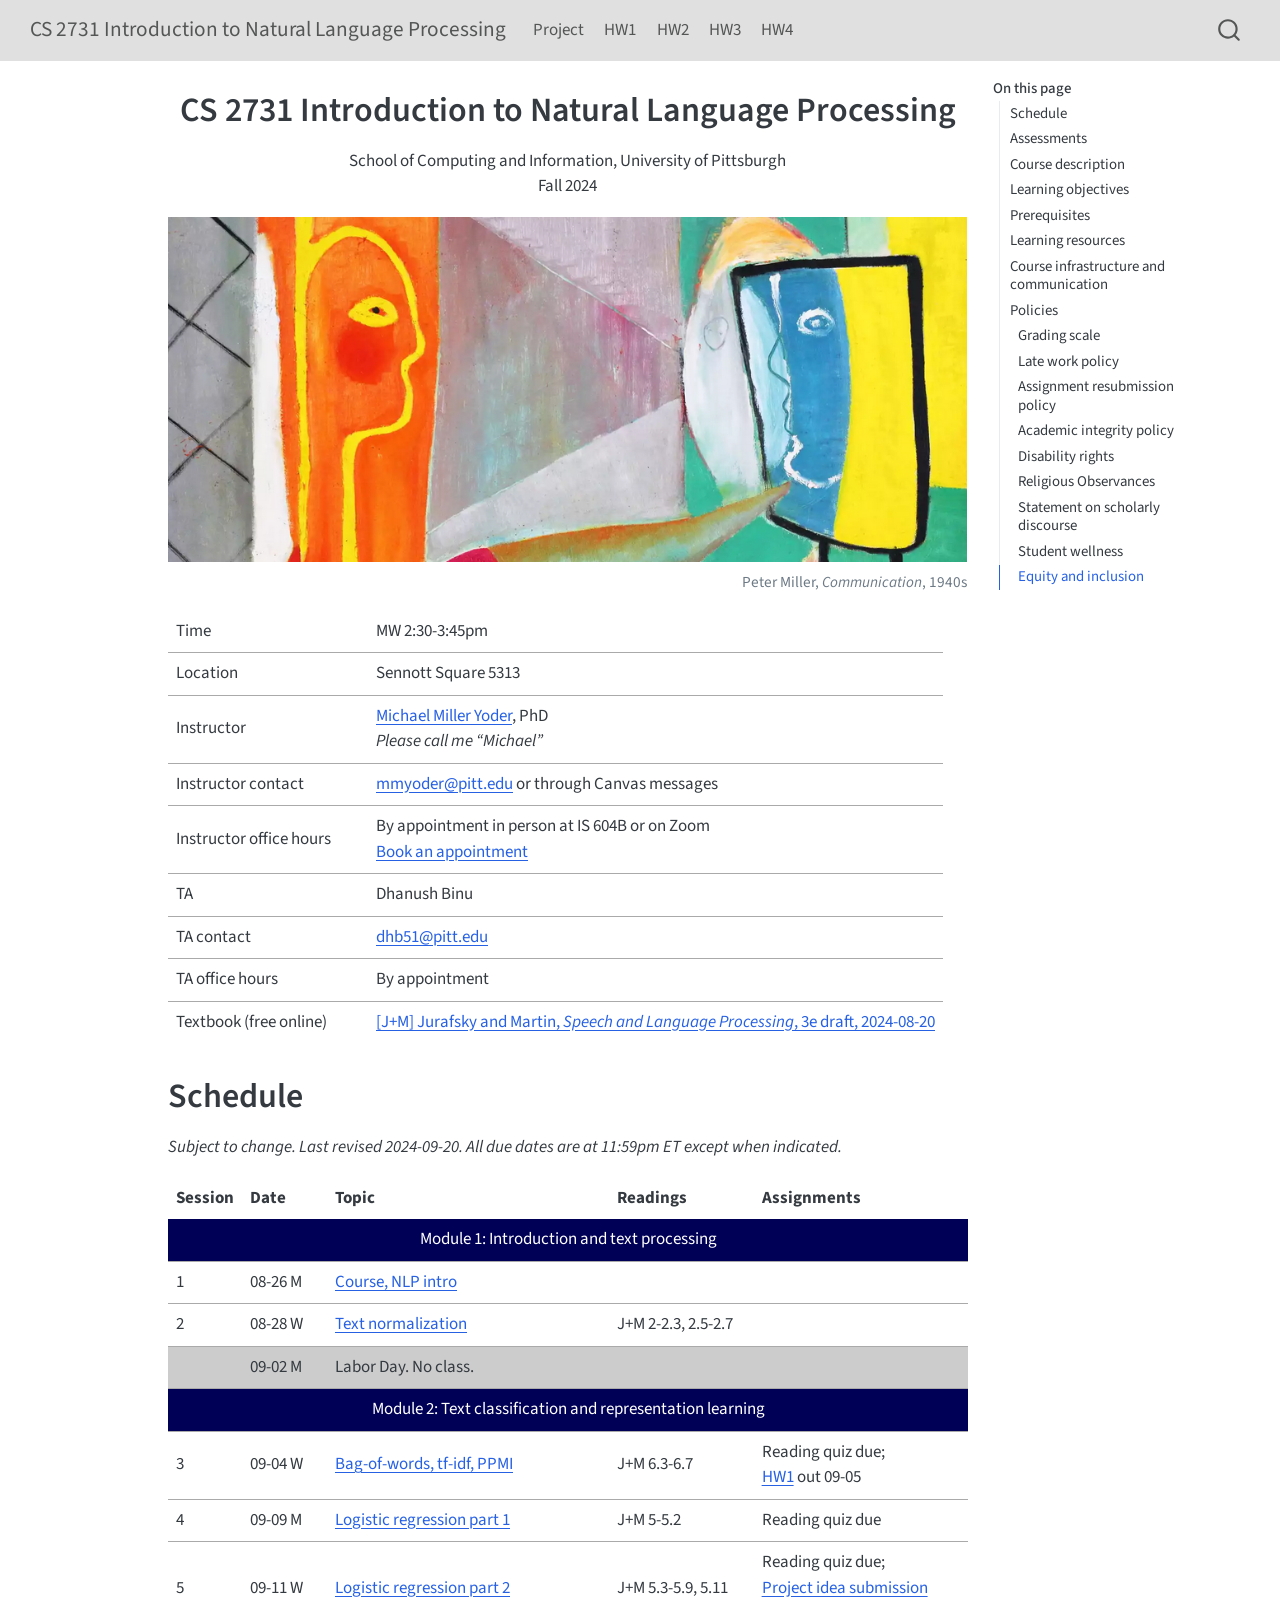
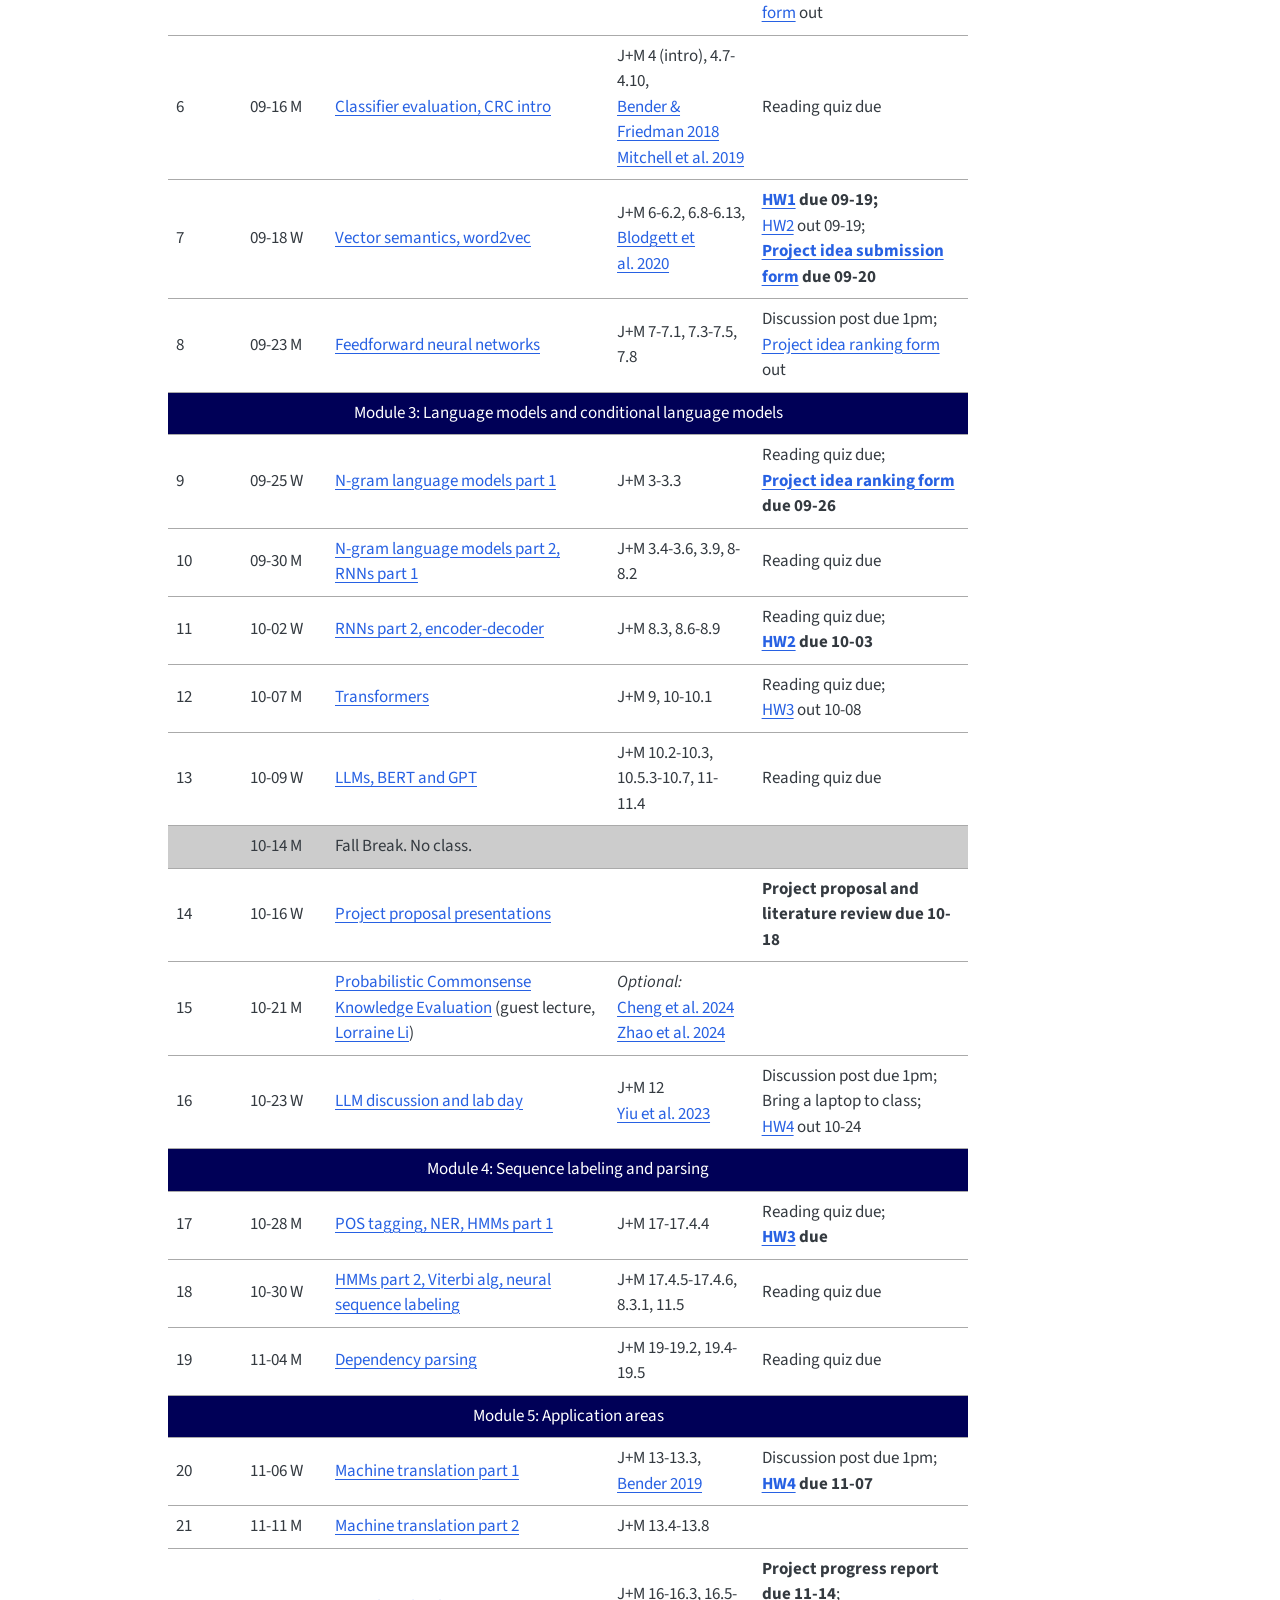
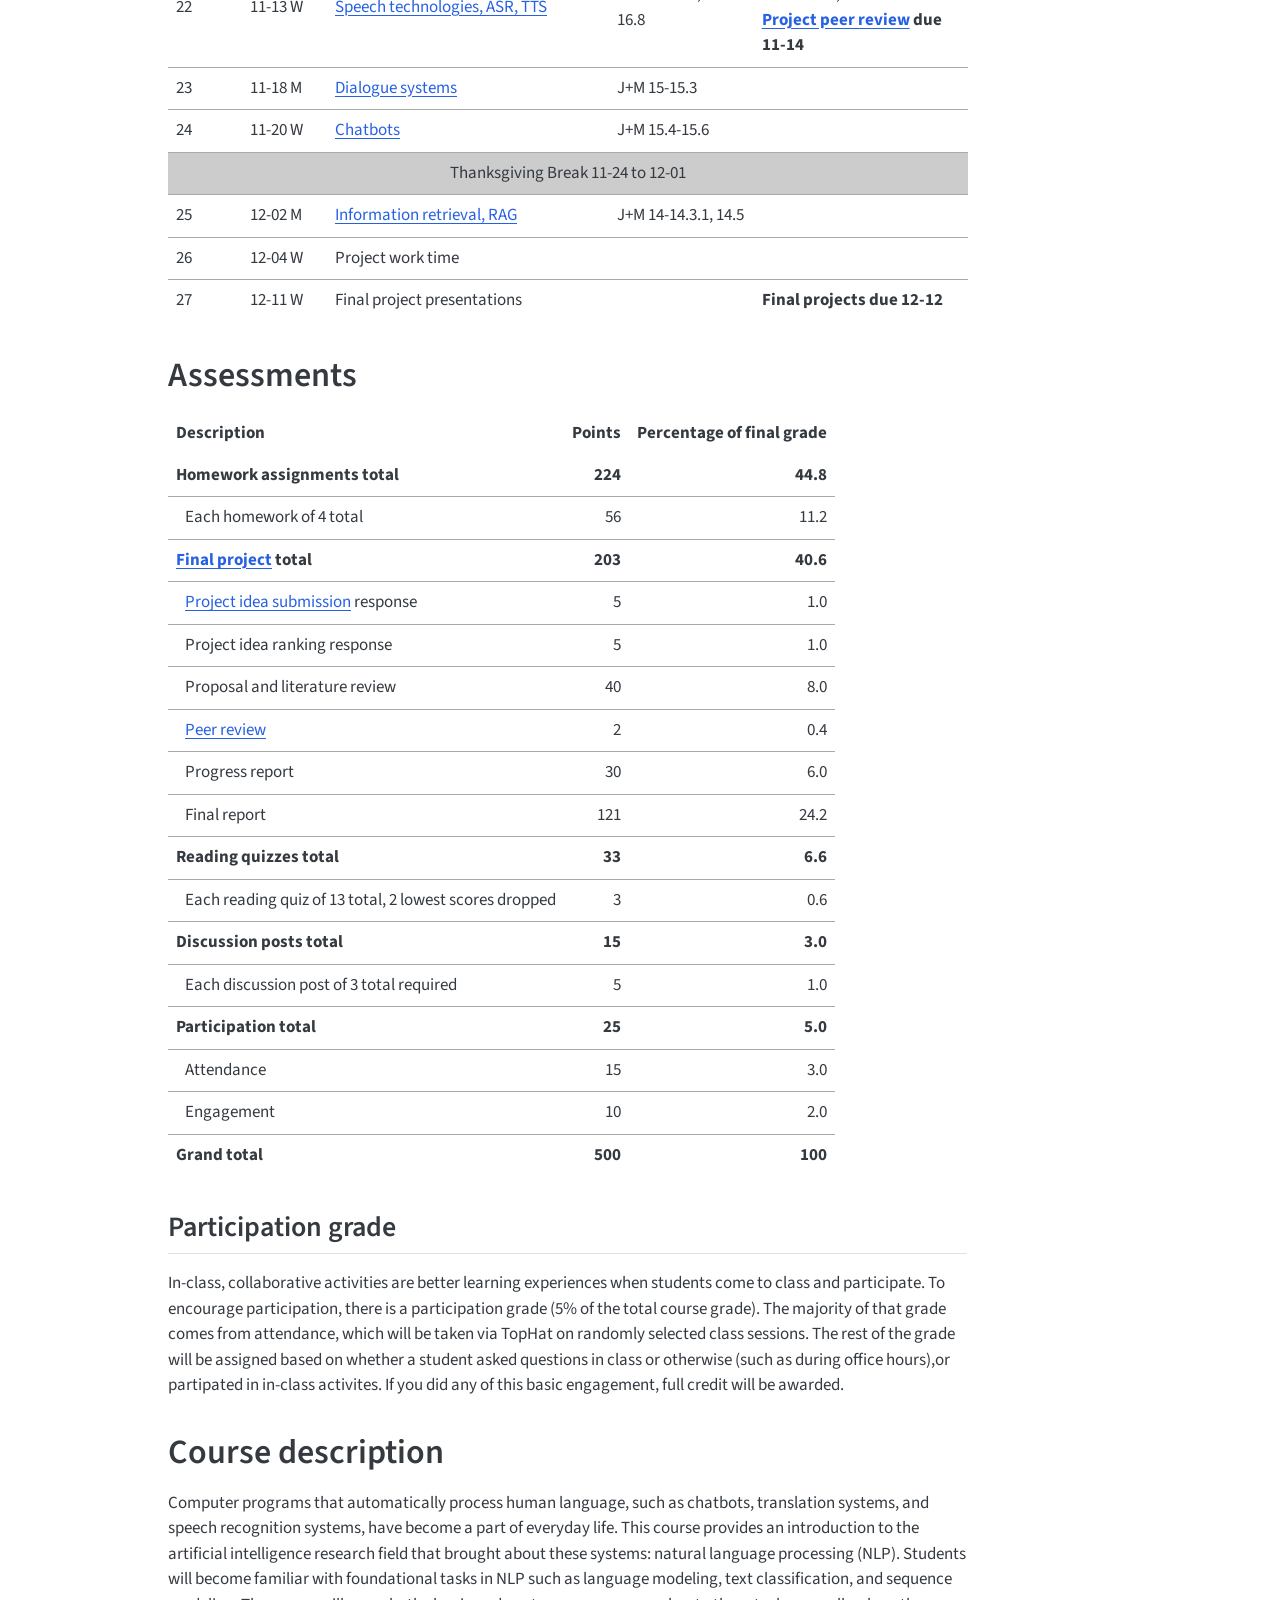
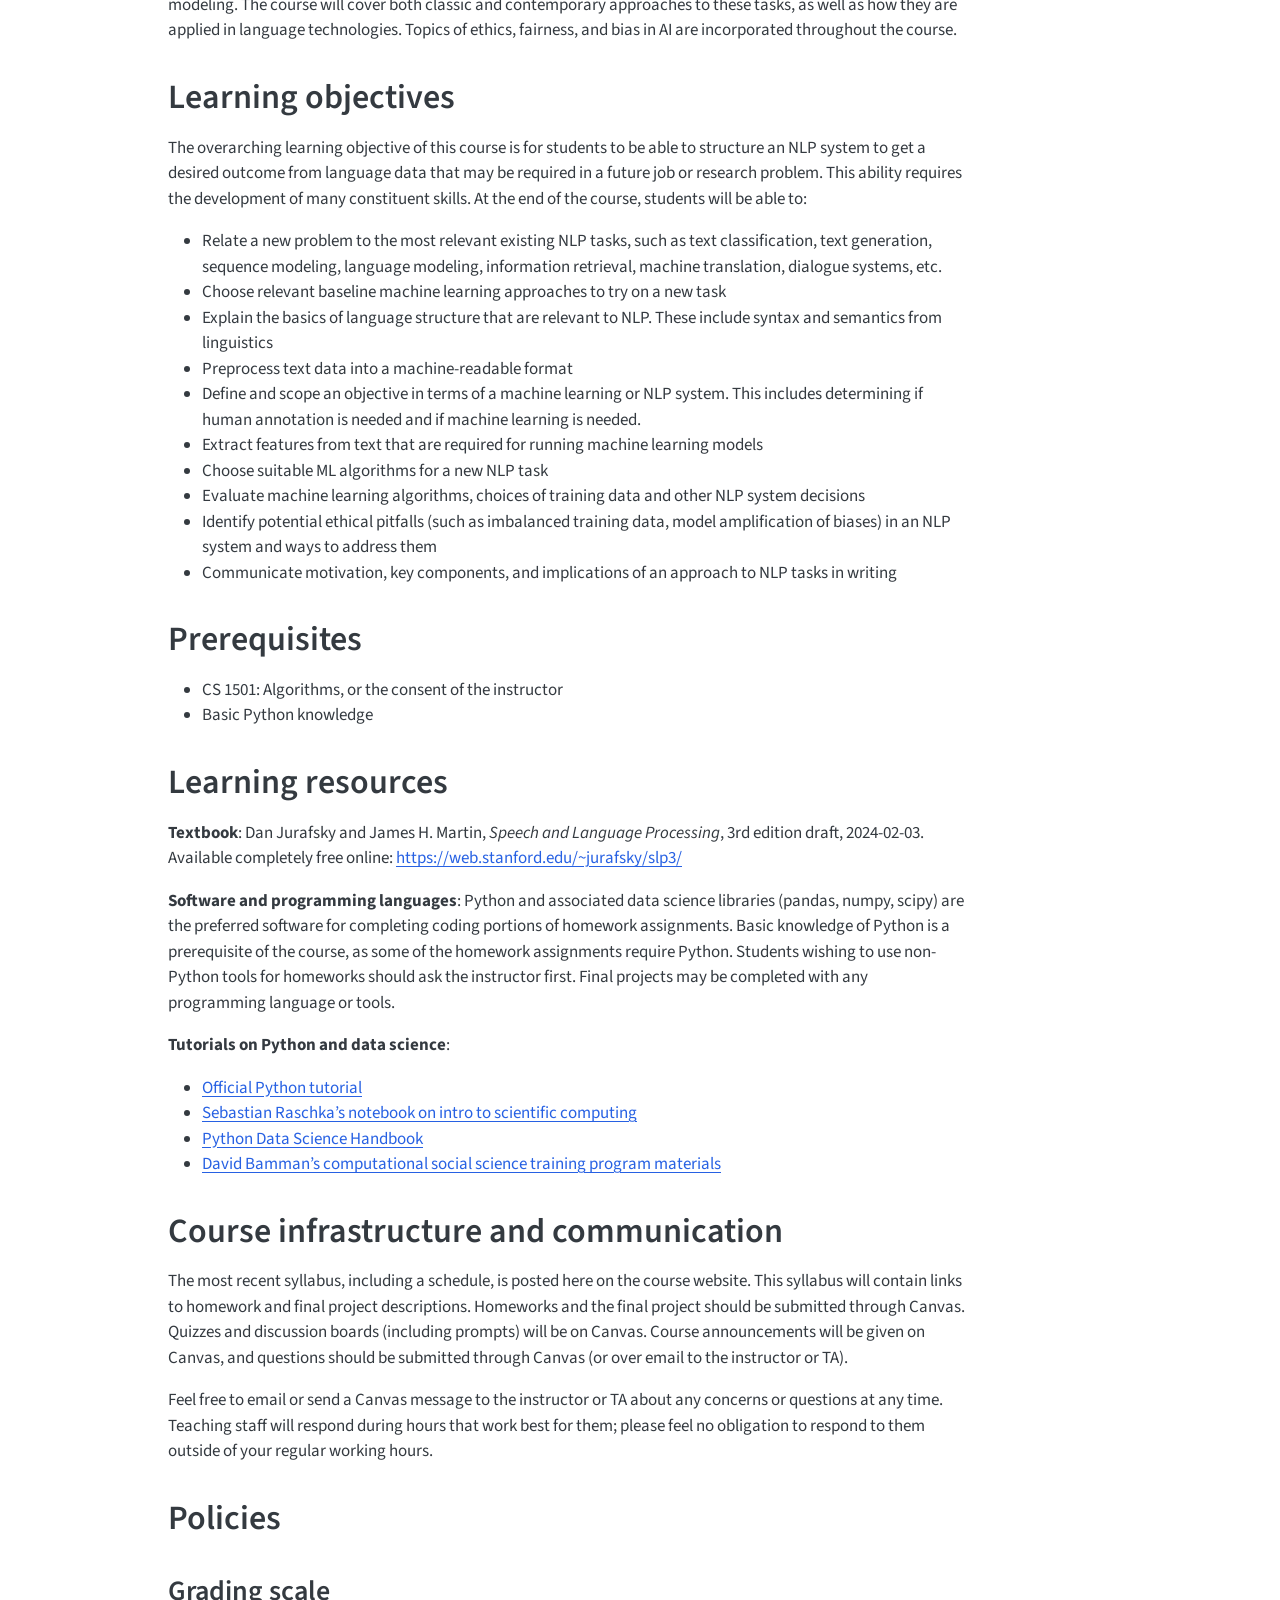
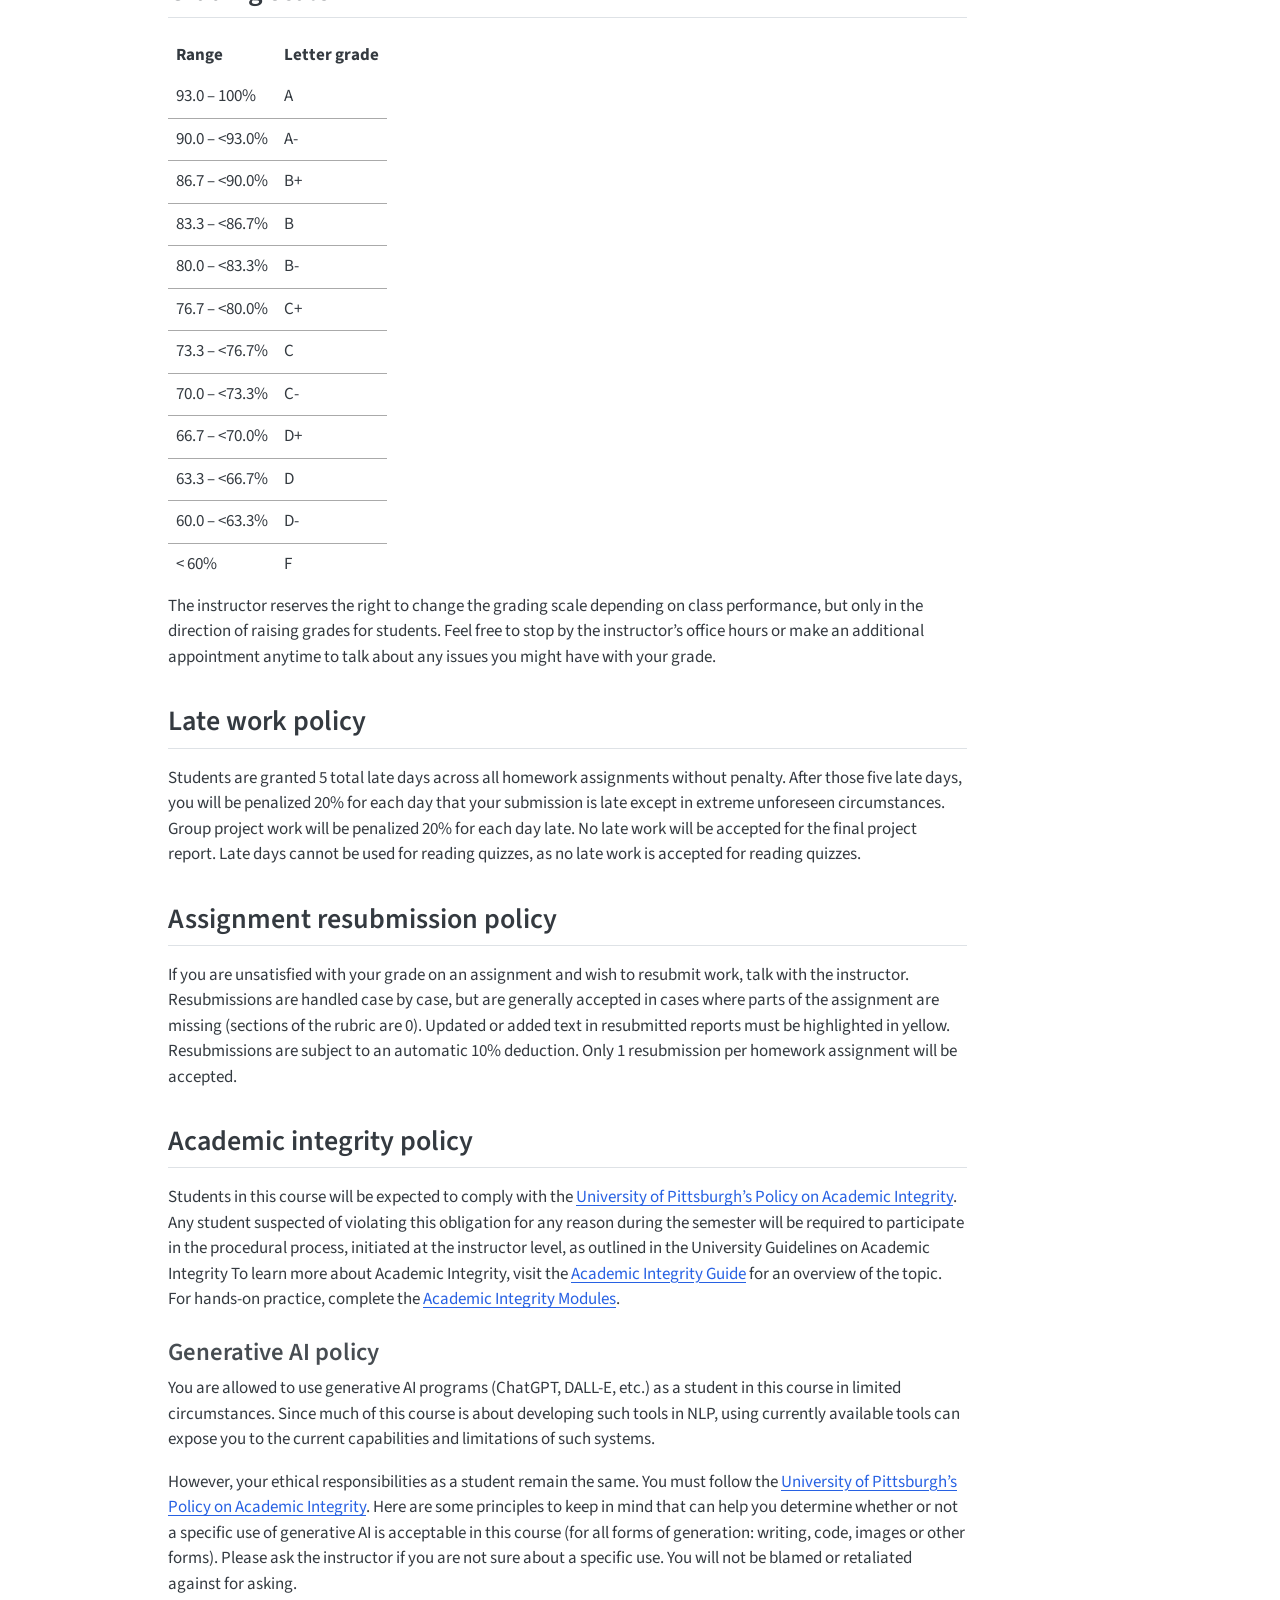
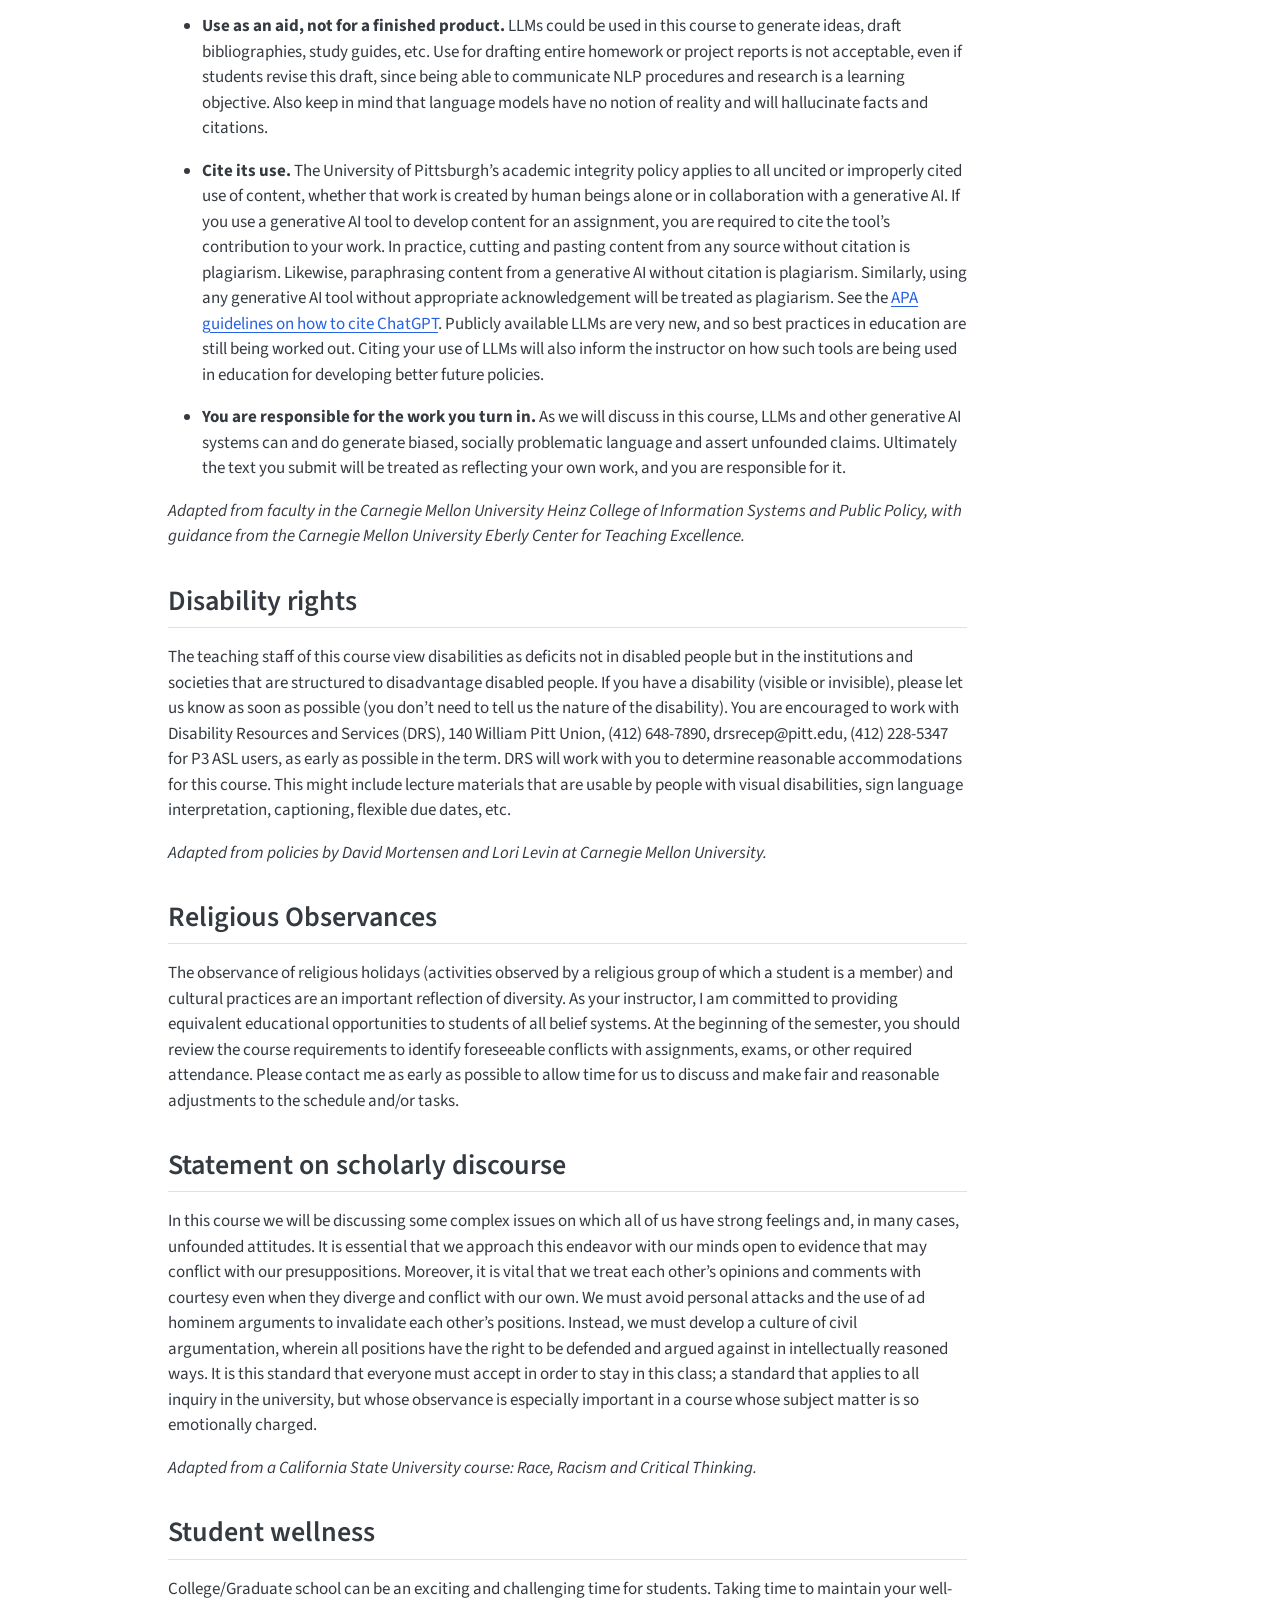
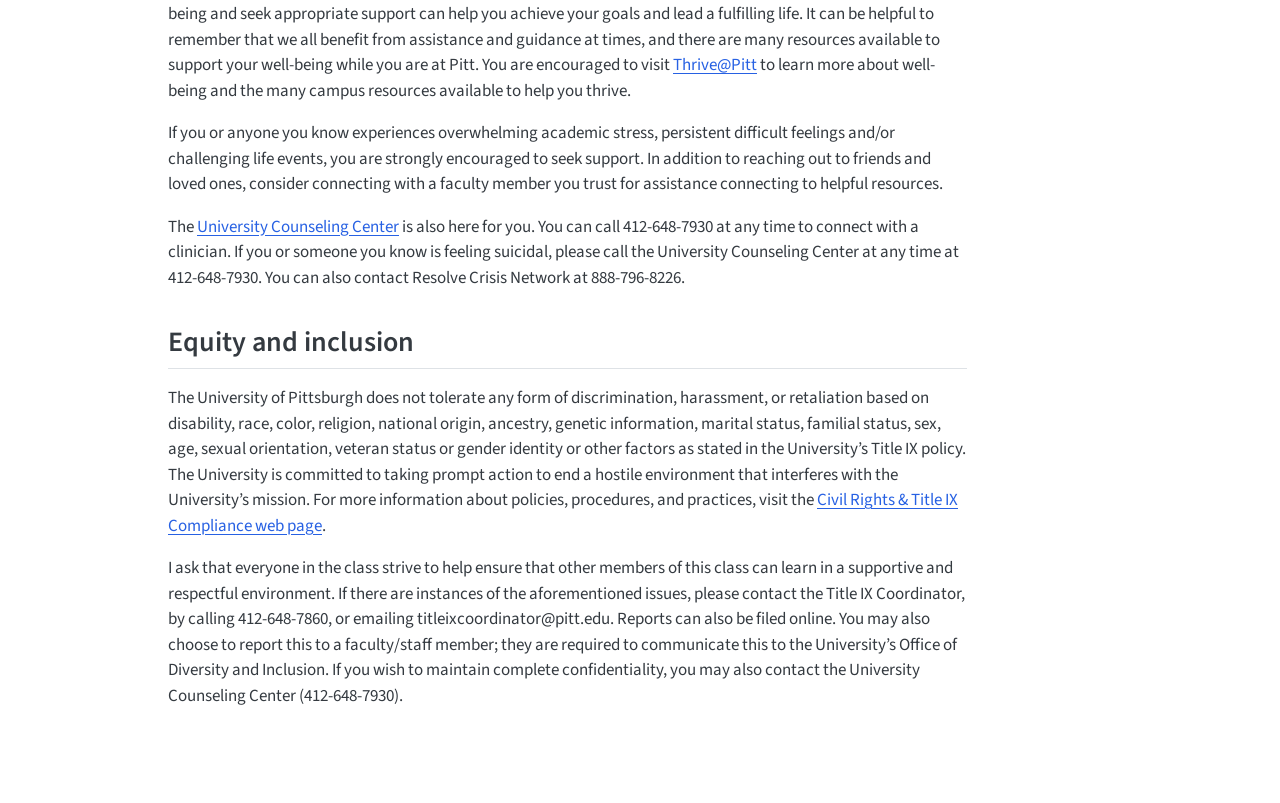
==== commit 711e6460: "slides" ====
--- a/docs/index.html
+++ b/docs/index.html
@@ -754,7 +754,7 @@
 12-02 M
 </td>
 <td>
-Information retrieval, RAG
+<a href="slides/session25_cs2731_fall2024.pdf">Information retrieval, RAG</a>
 </td>
 <td>
 J+M 14-14.3.1, 14.5
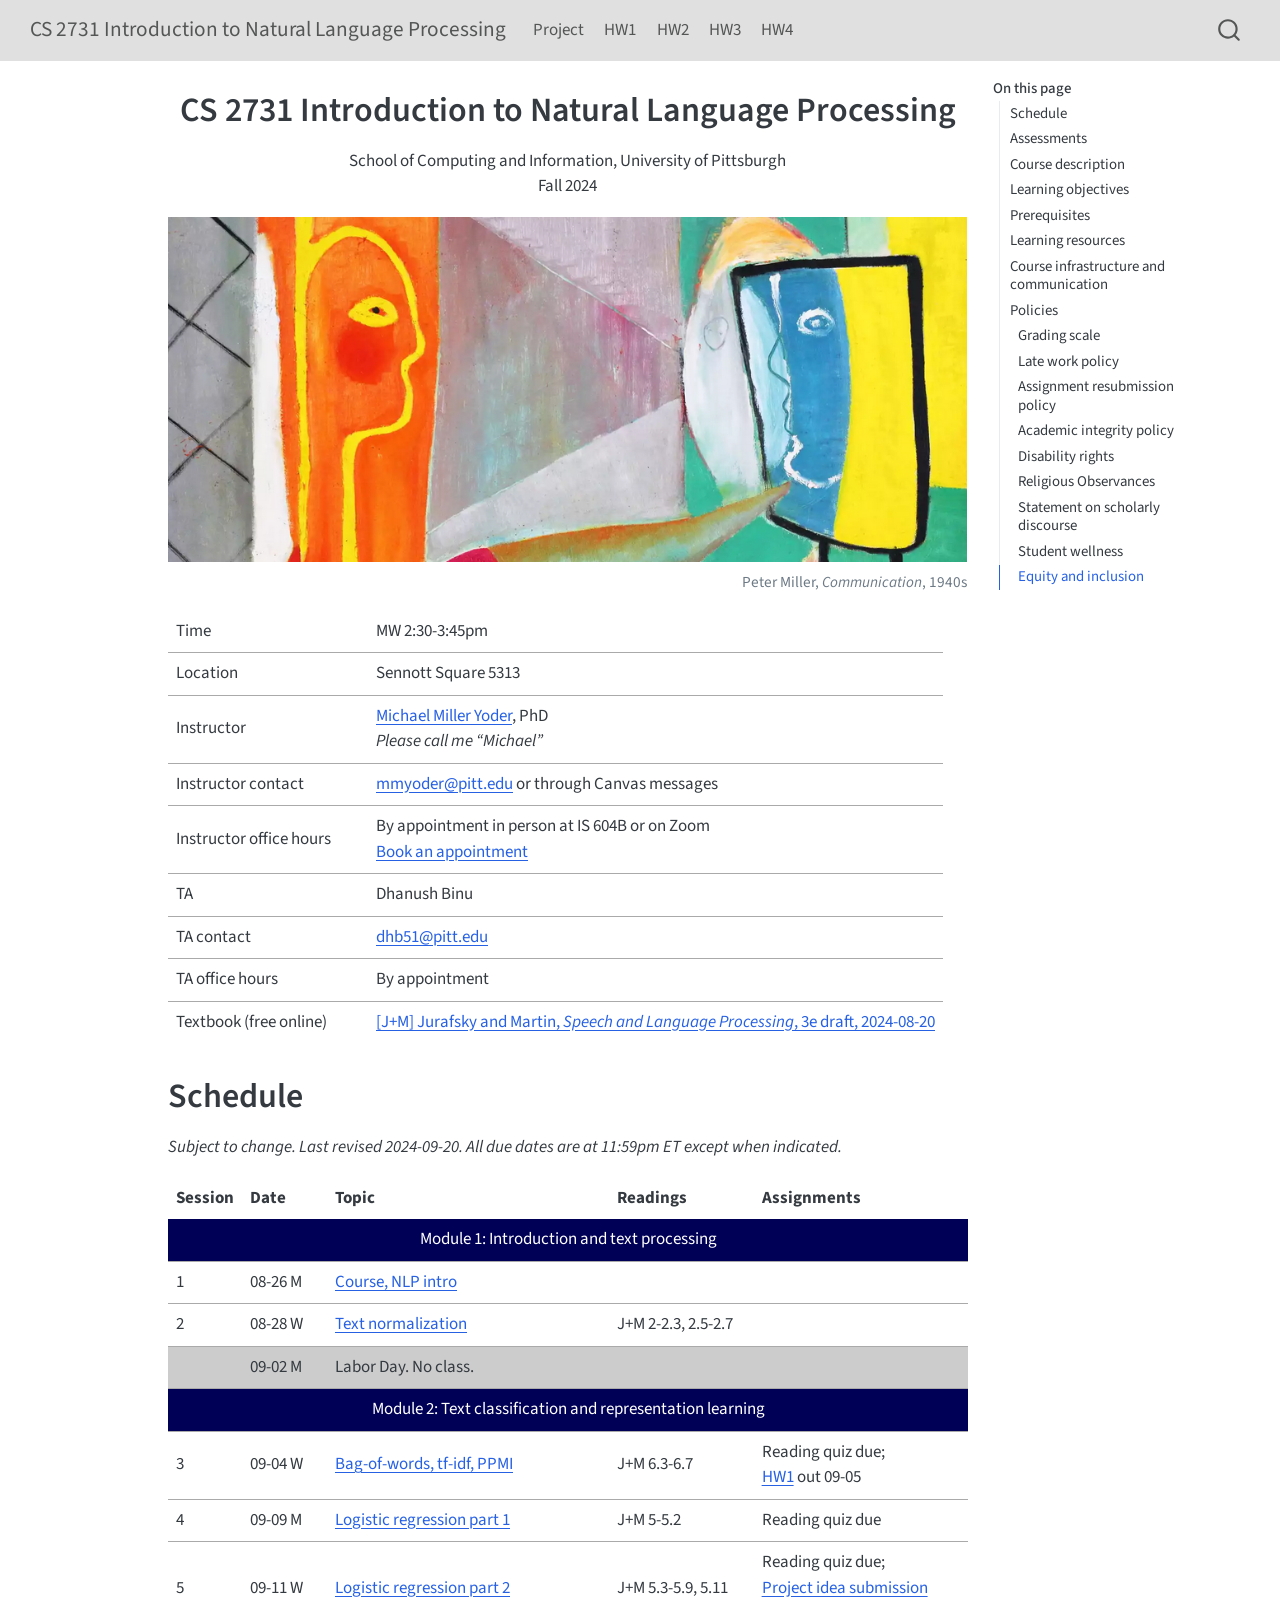
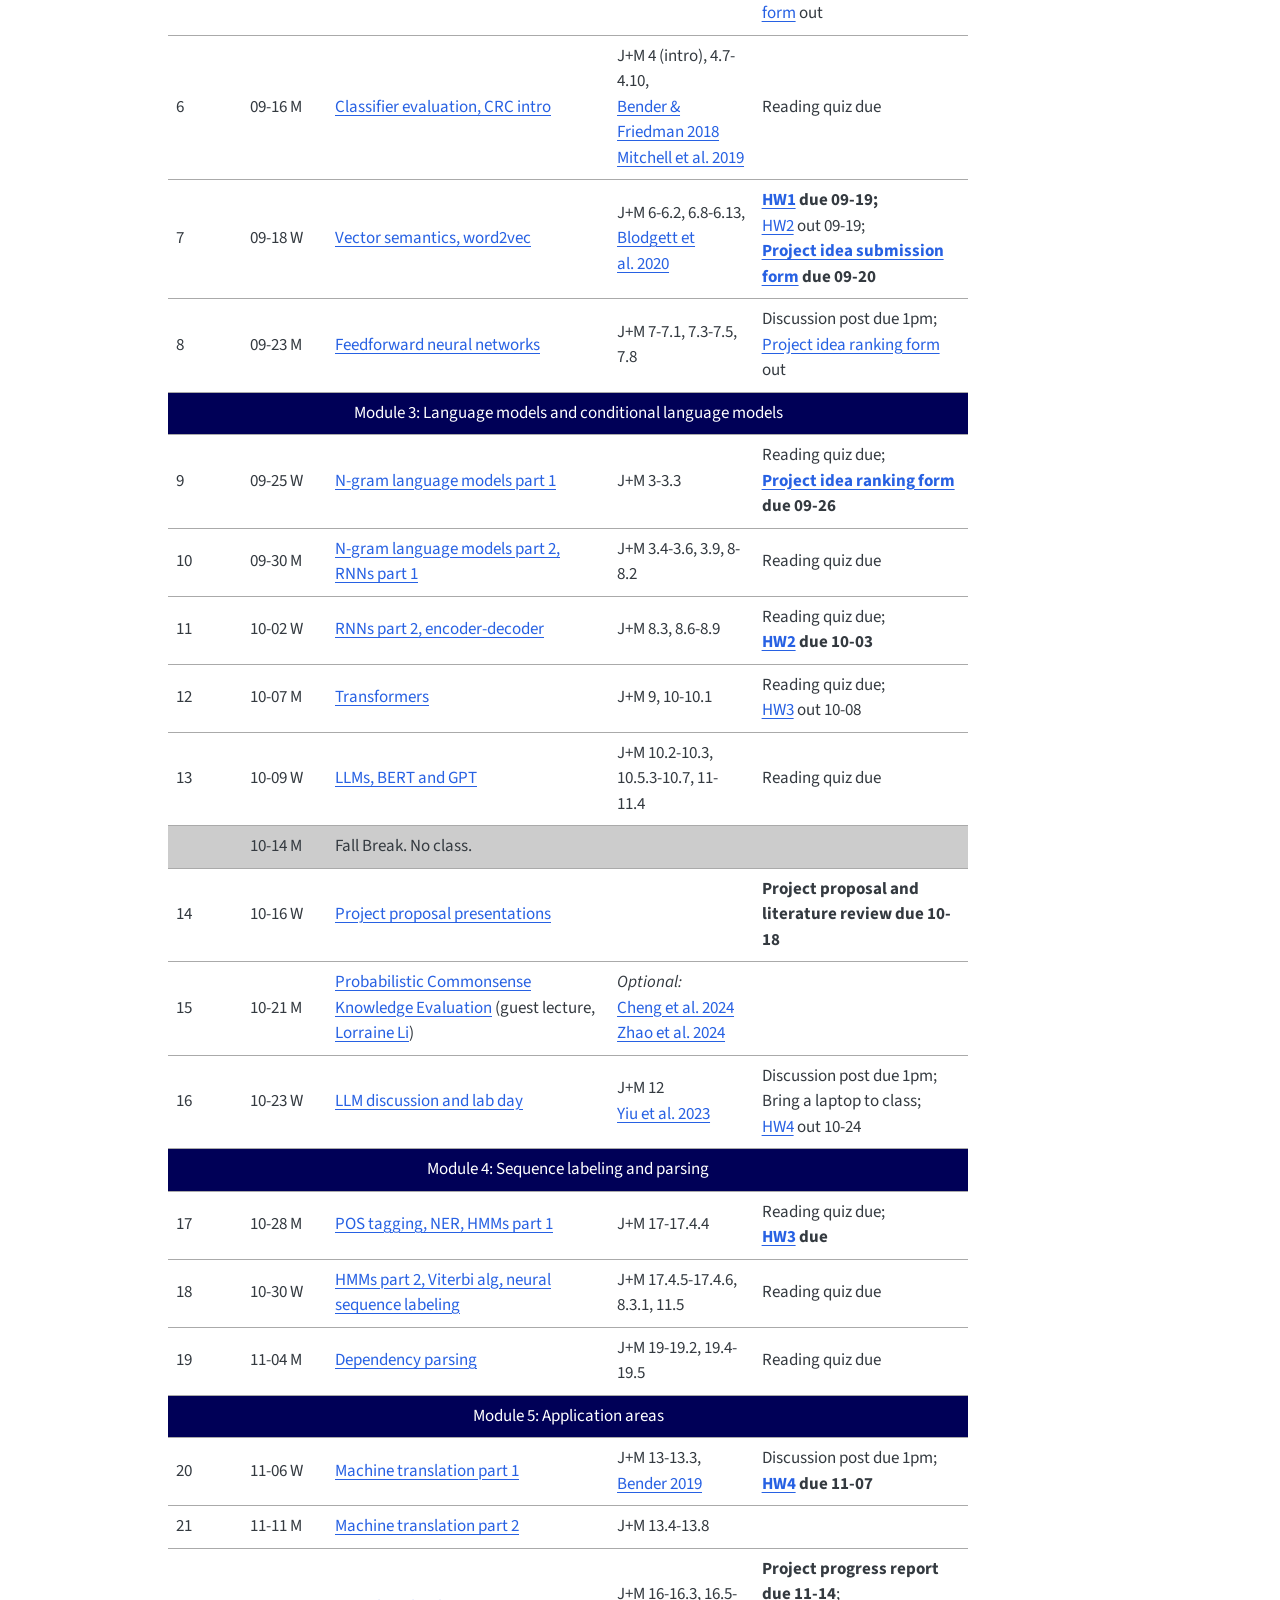
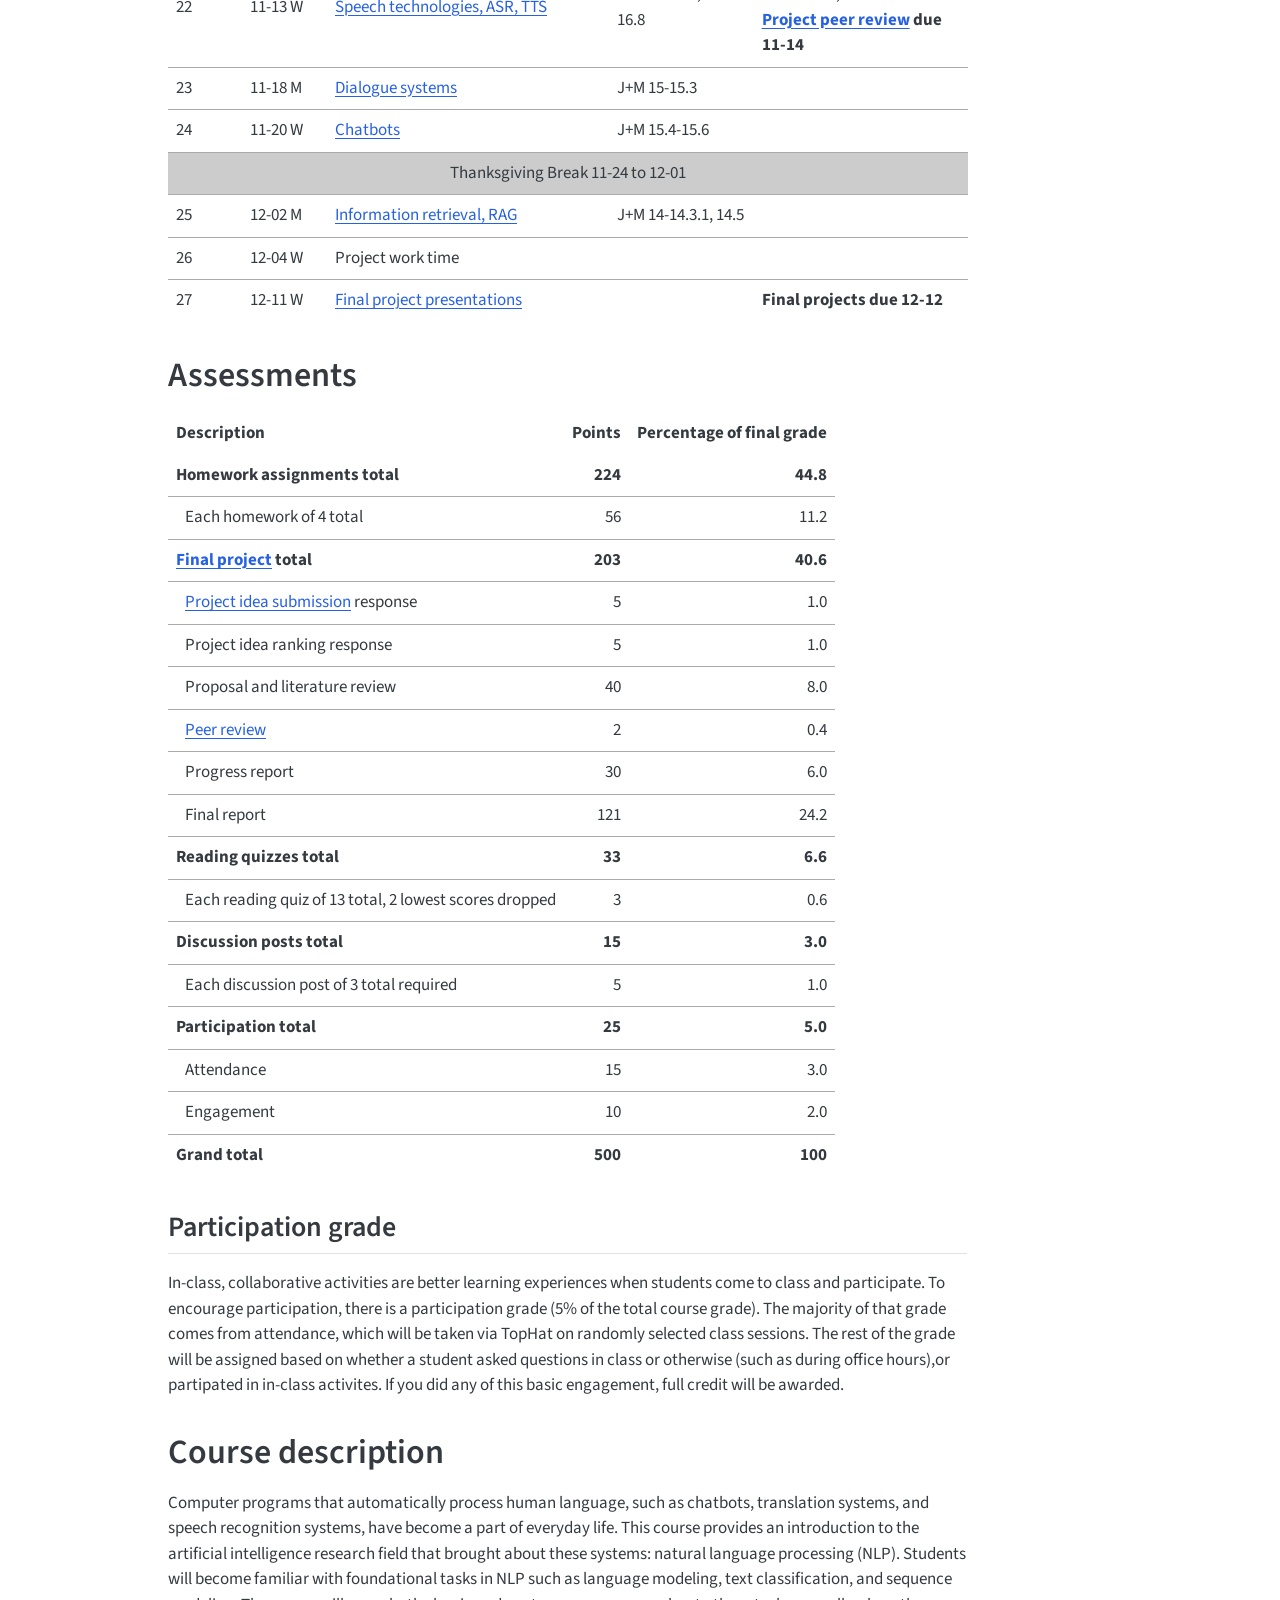
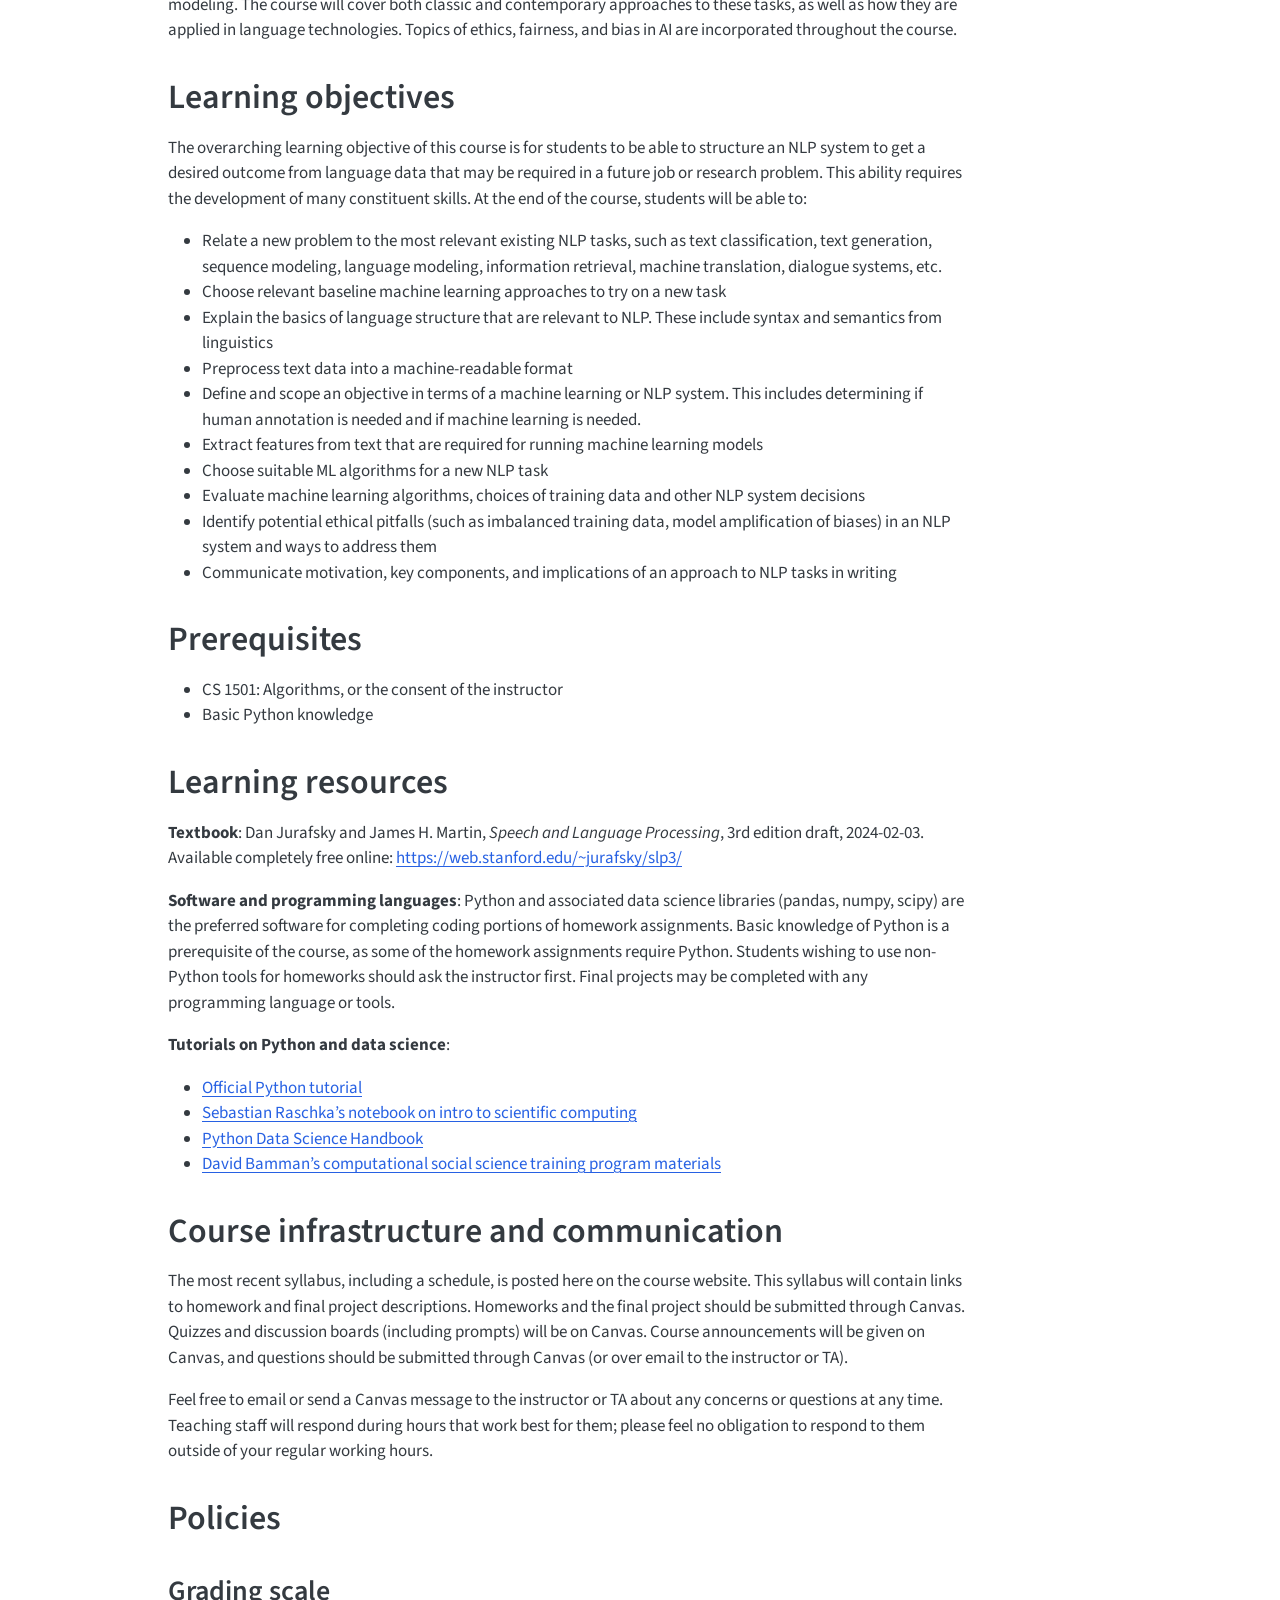
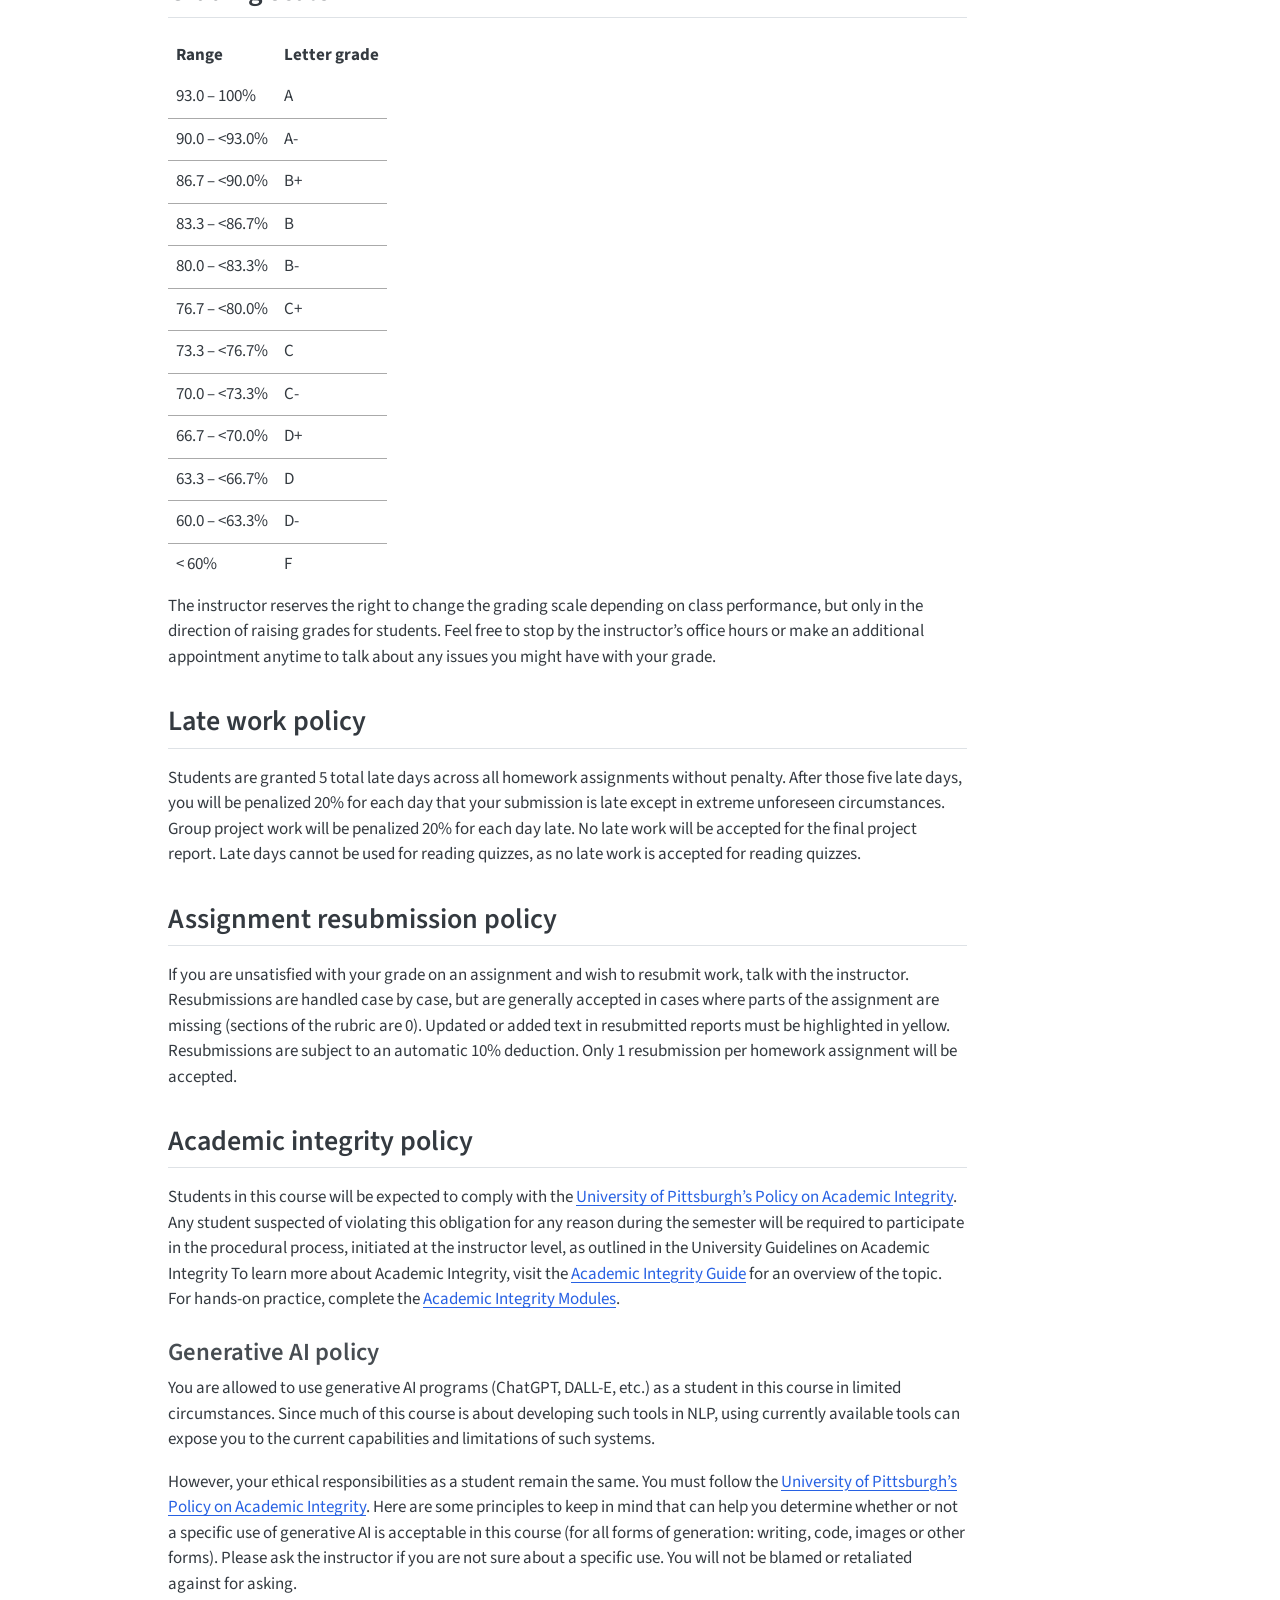
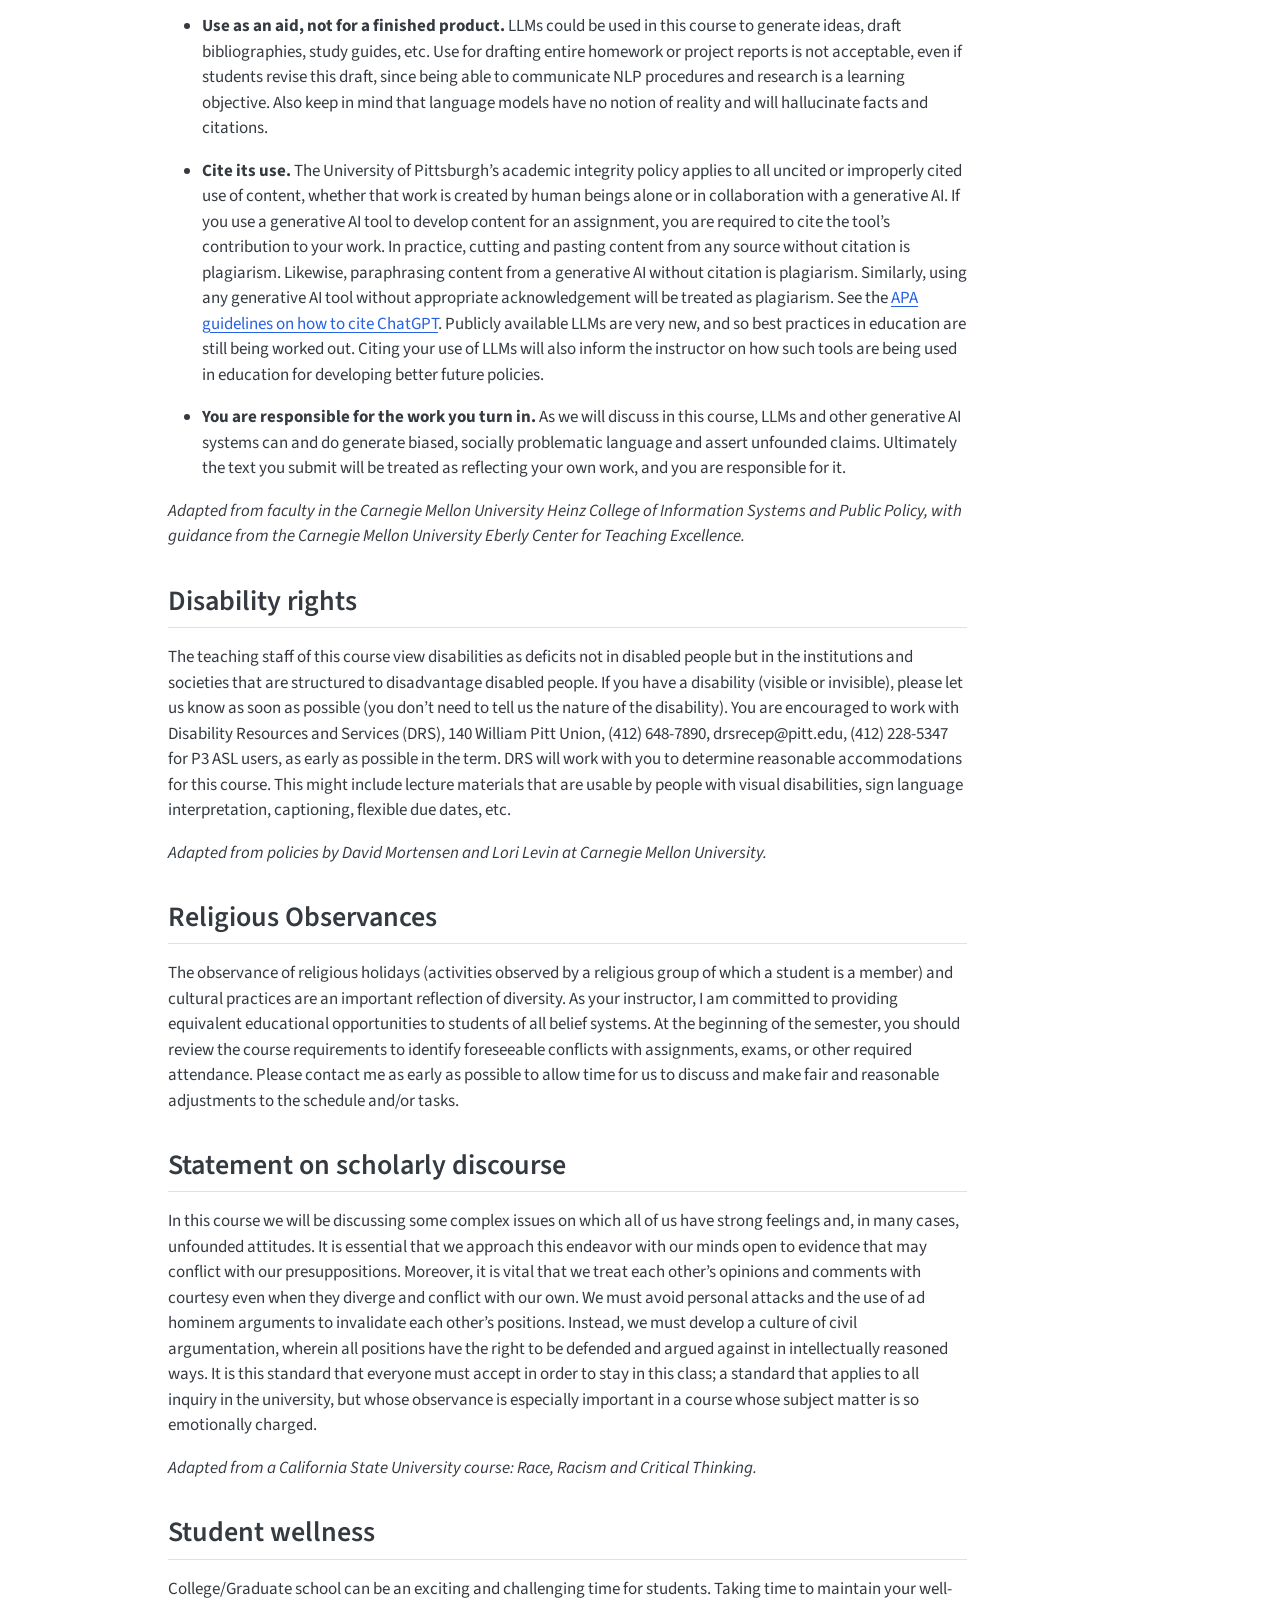
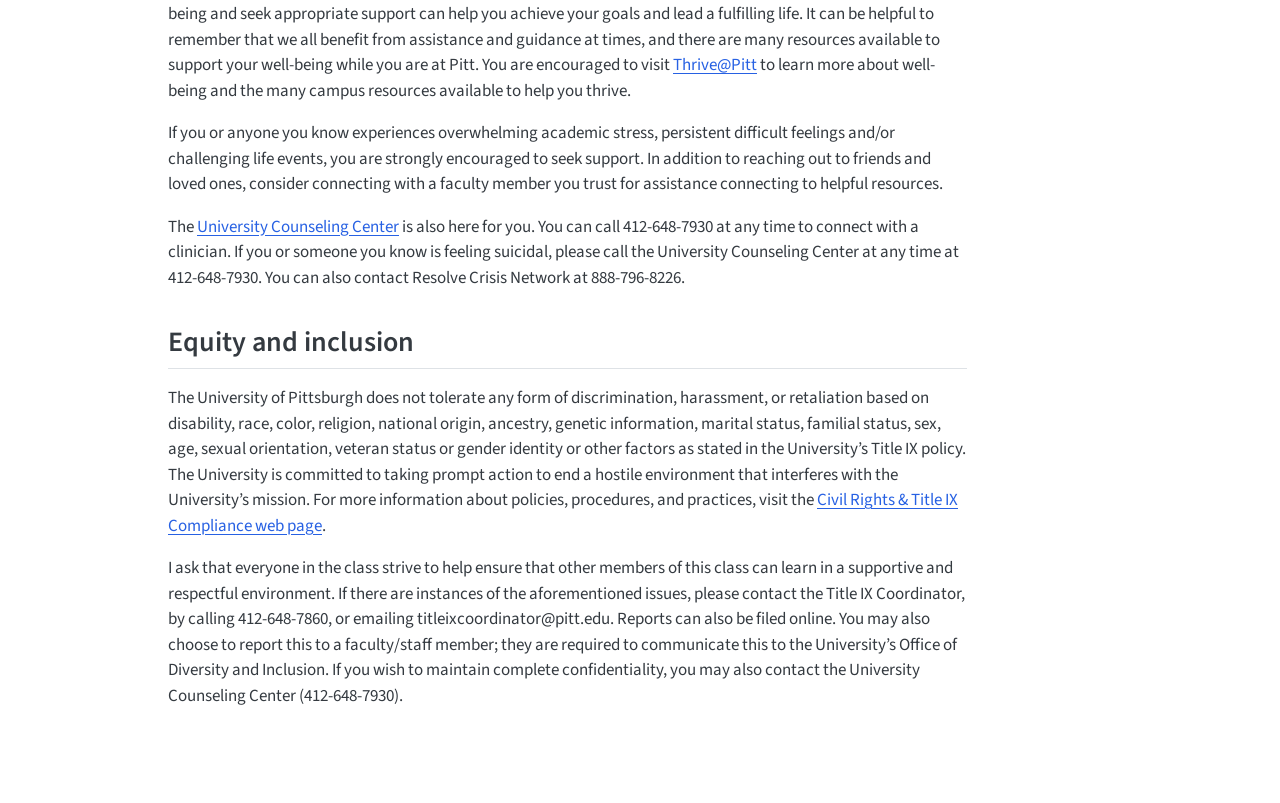
==== commit 3c209cd2: "project presentation link" ====
--- a/docs/index.html
+++ b/docs/index.html
@@ -785,7 +785,7 @@
 12-11 W
 </td>
 <td>
-Final project presentations
+<a href="https://pitt-my.sharepoint.com/:p:/g/personal/mmyoder_pitt_edu/ERvjnz_S-f9PlmDCYMWGBbkBheXSi4dRcAalYyMUOVaftQ">Final project presentations</a>
 </td>
 <!--<td><a href="slides/session28_cs2731_spring2024.pdf">Final project presentations</a></td>-->
 <td>
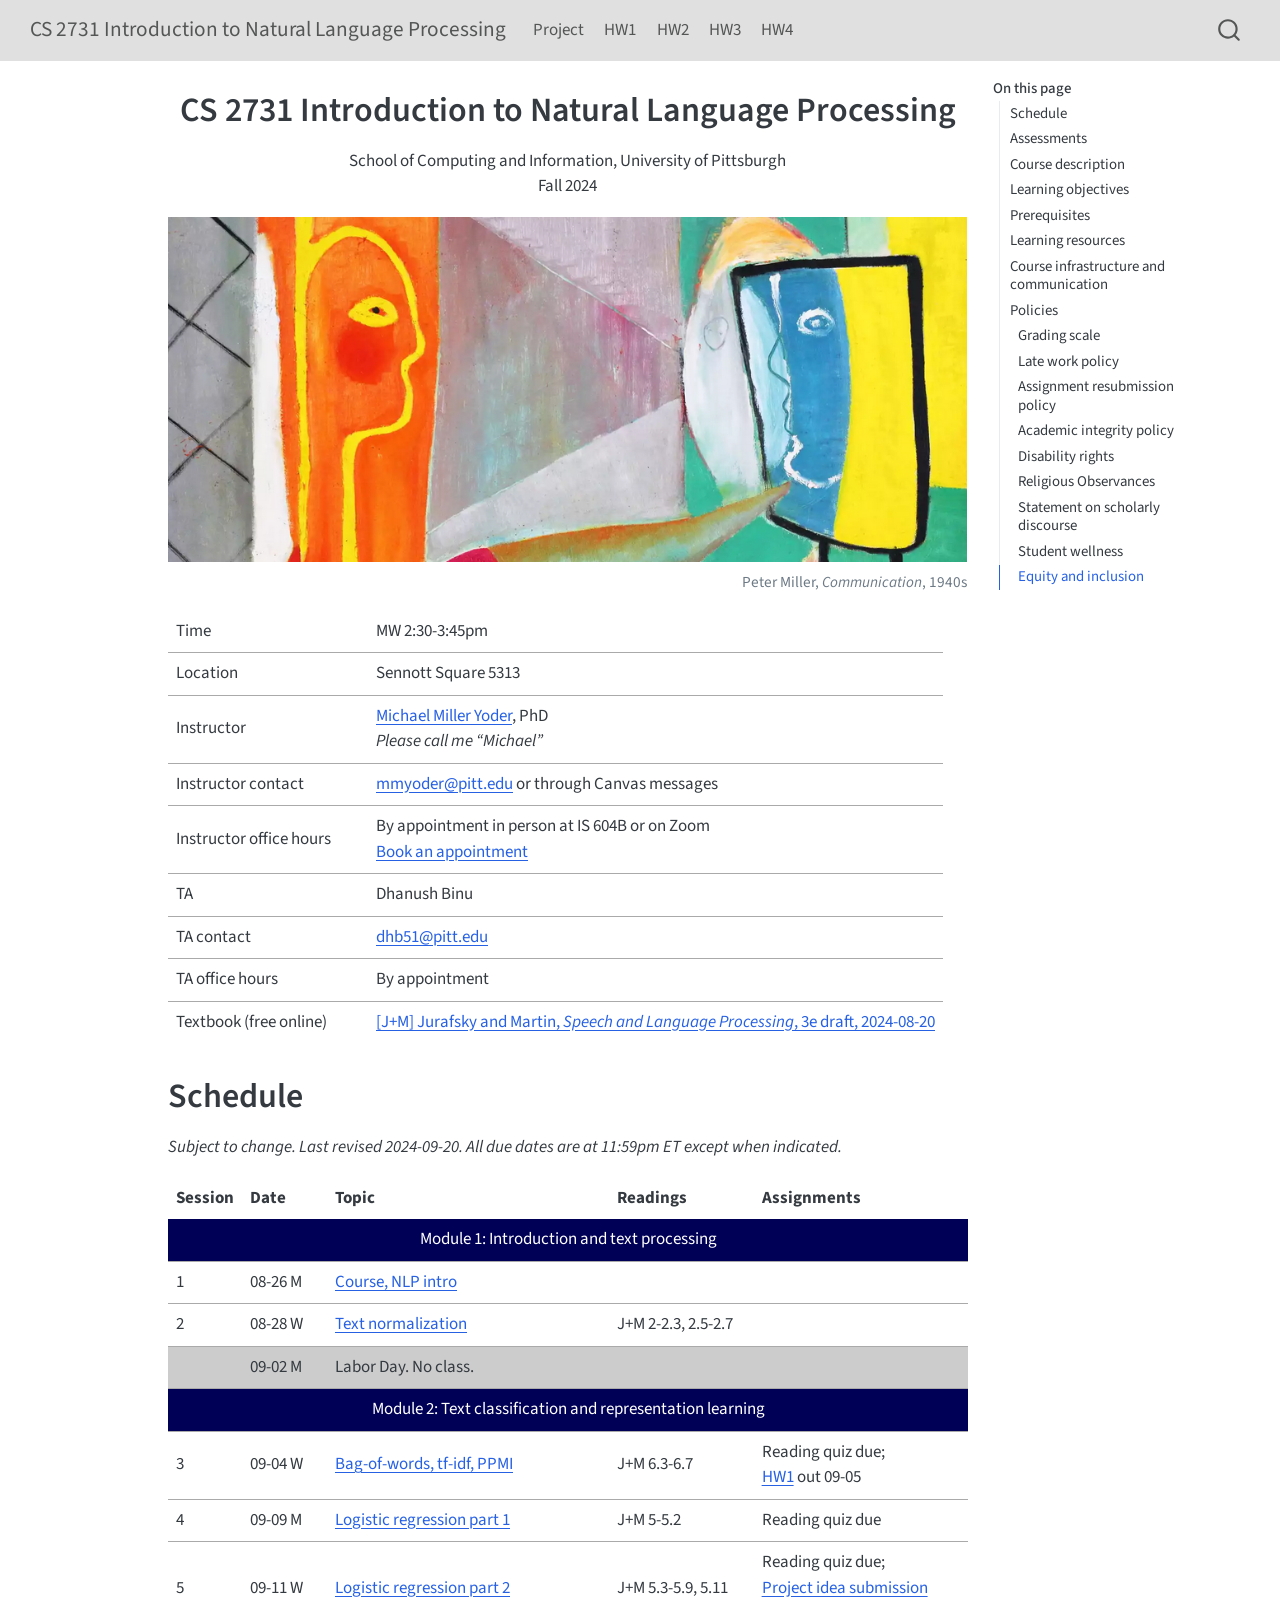
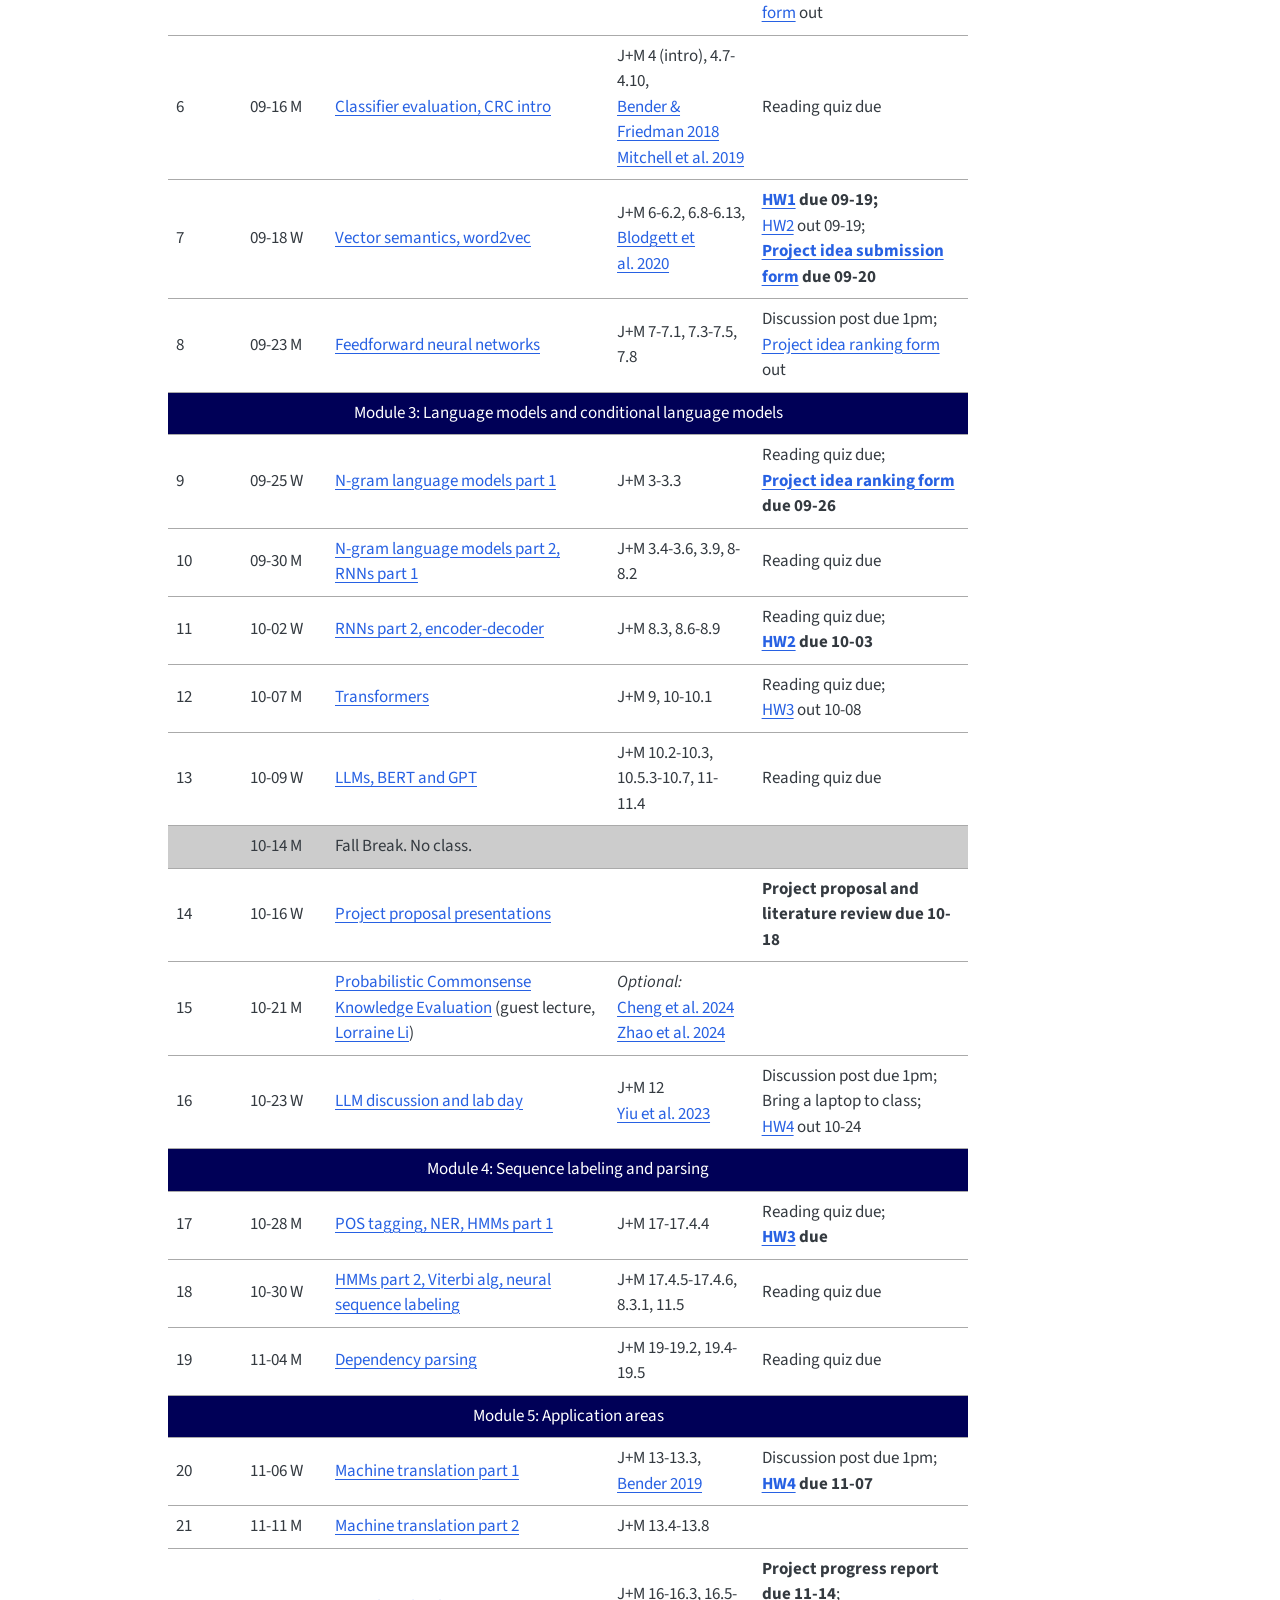
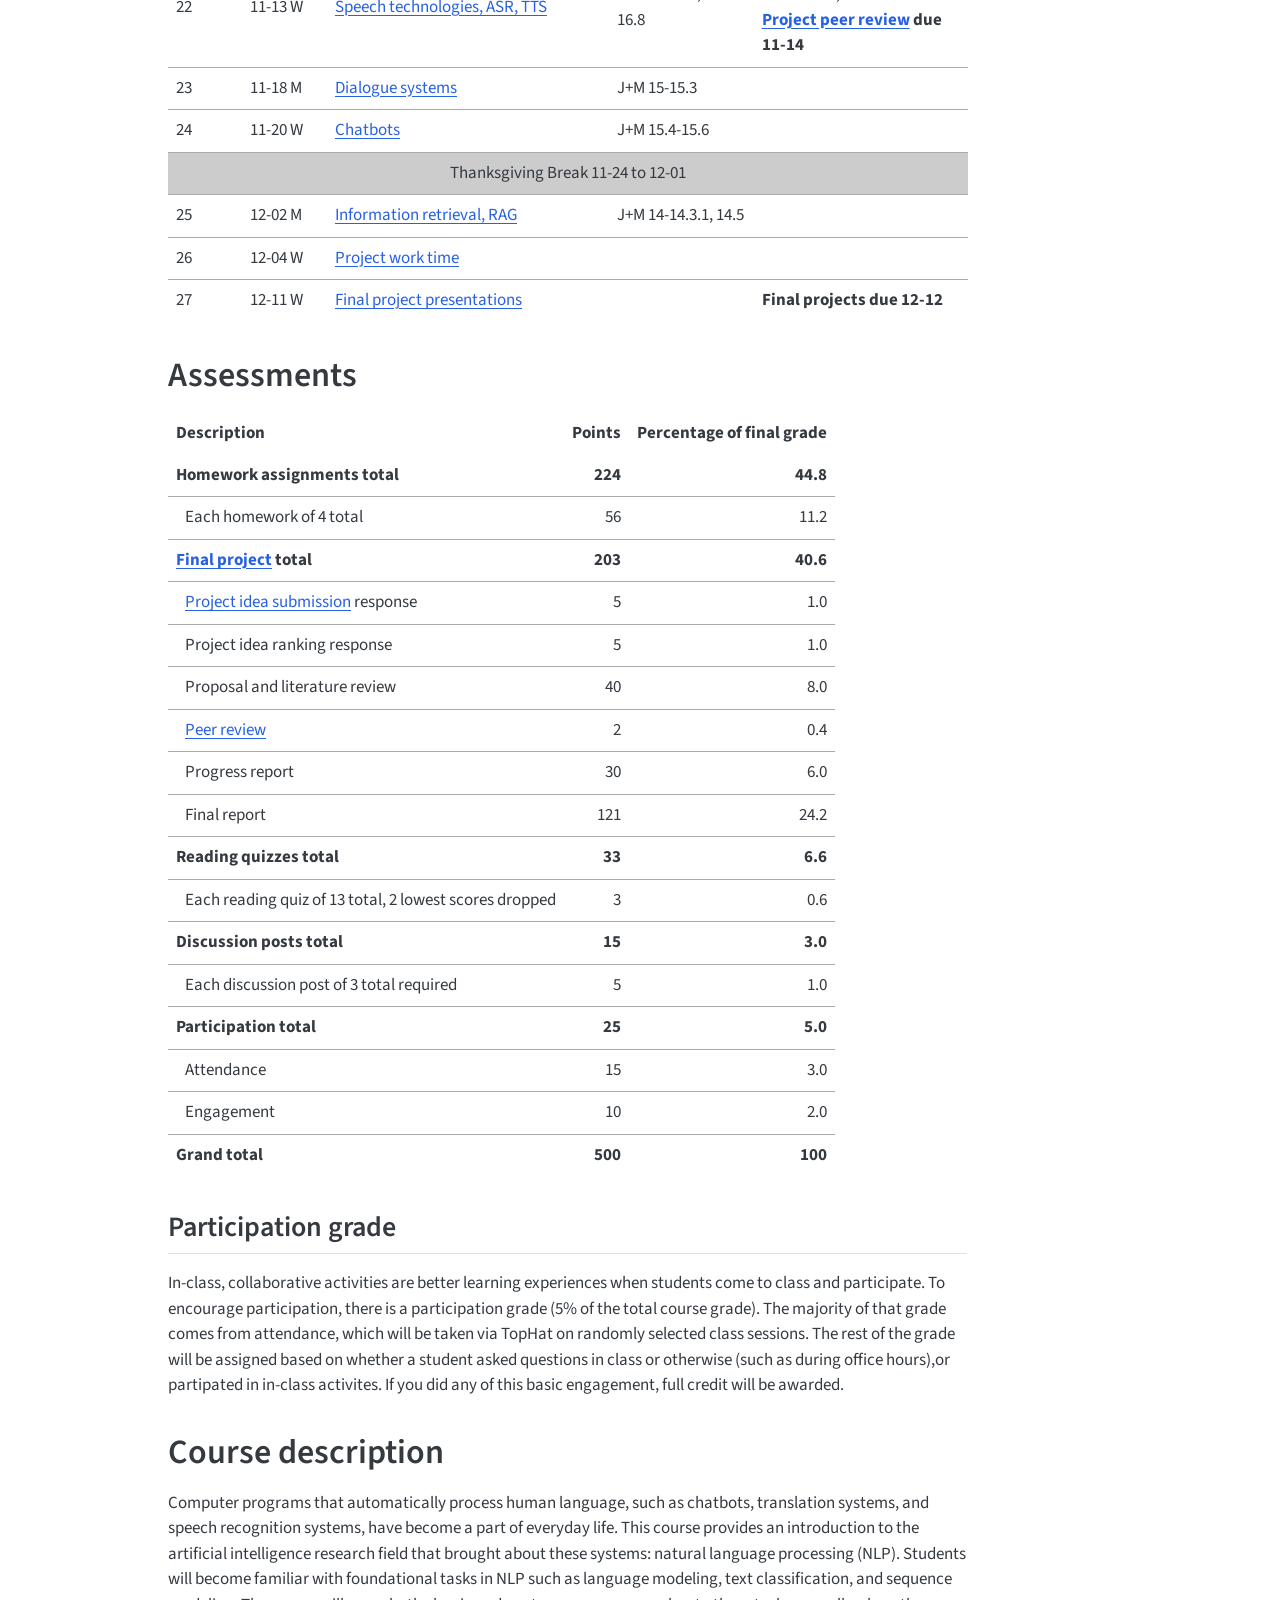
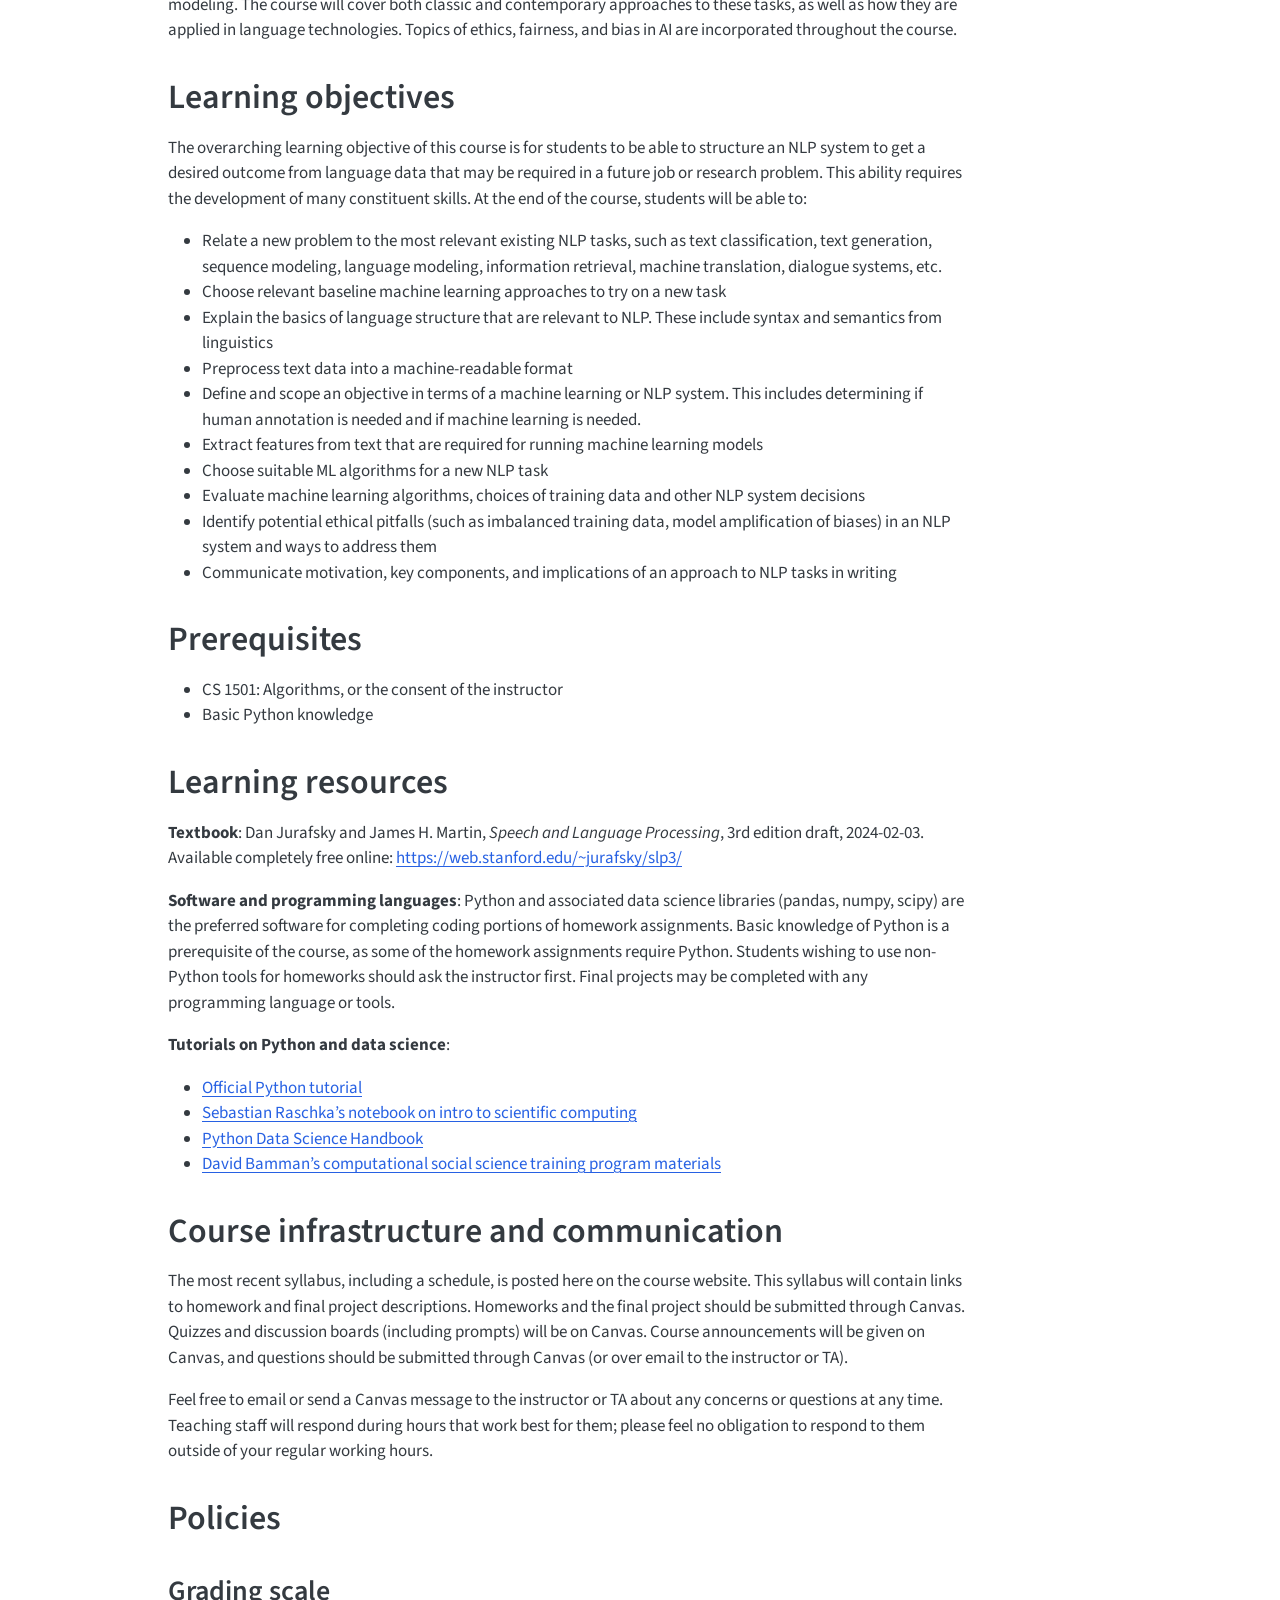
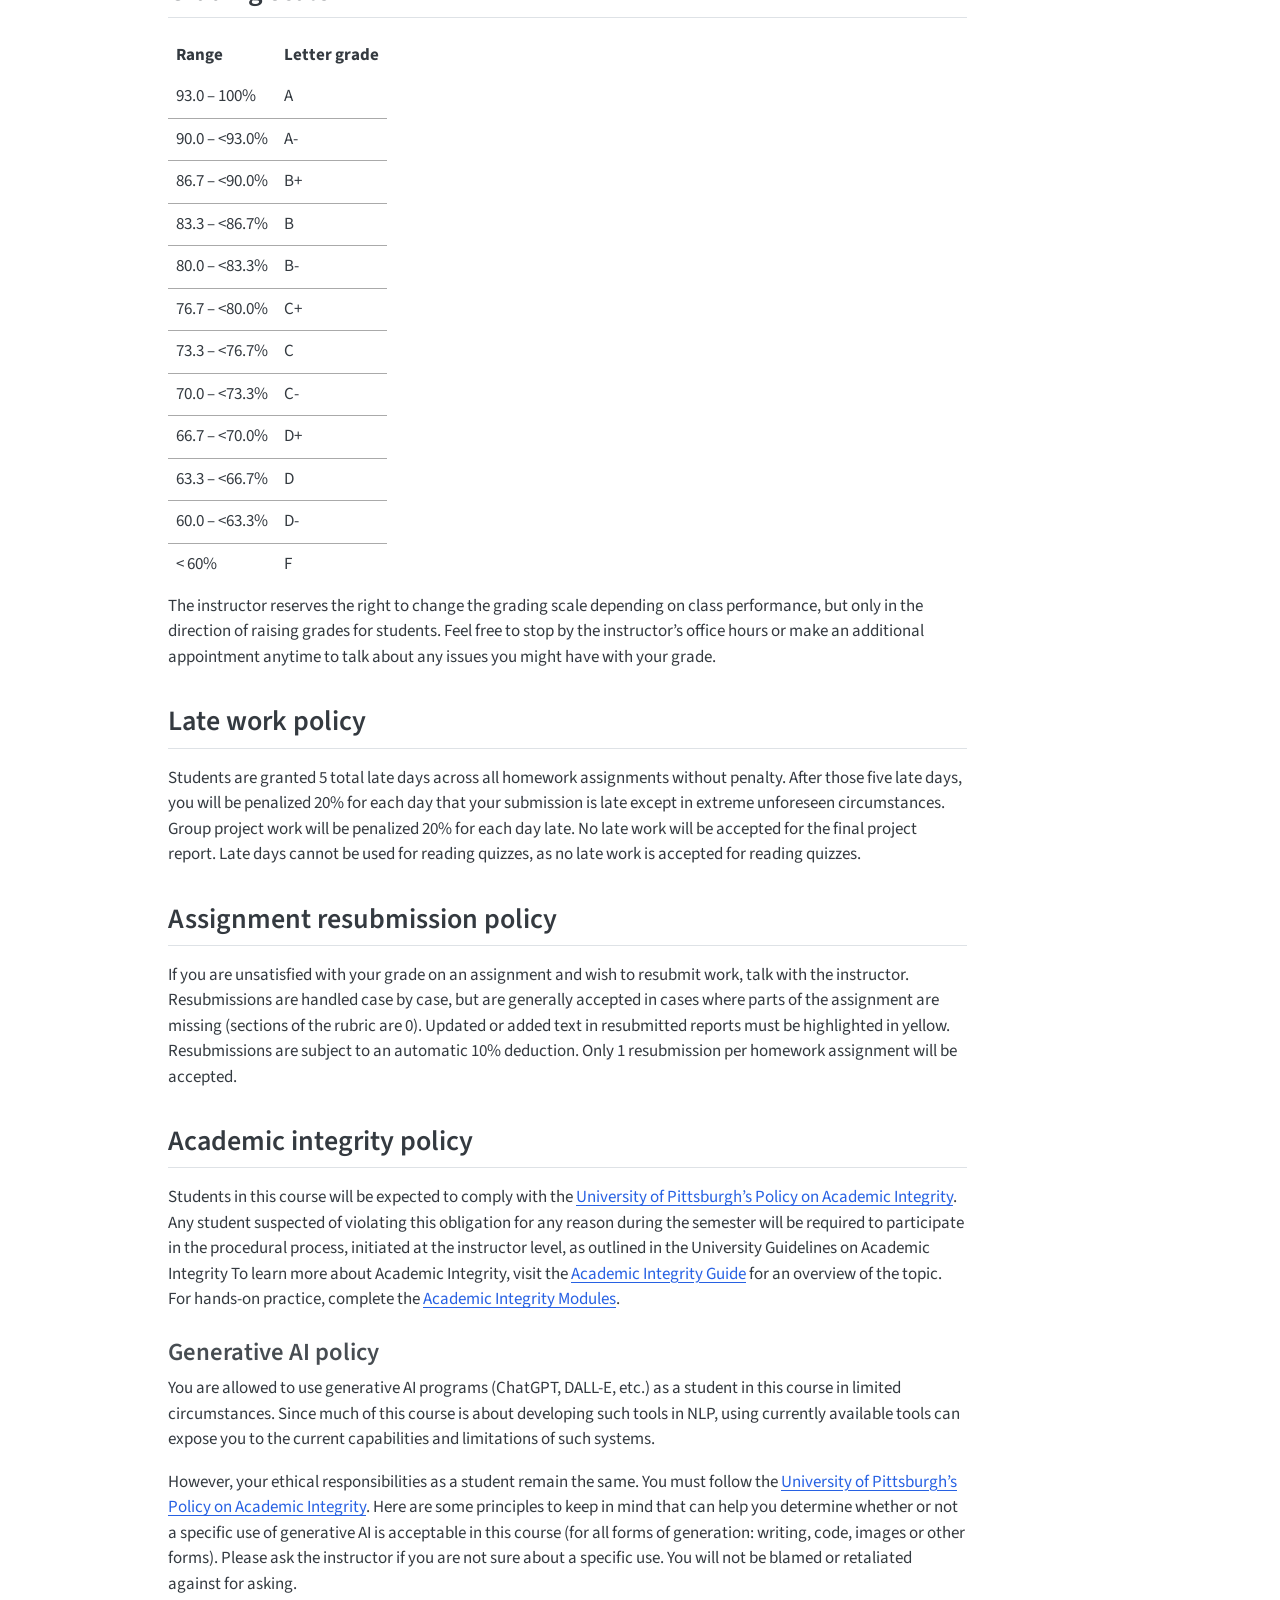
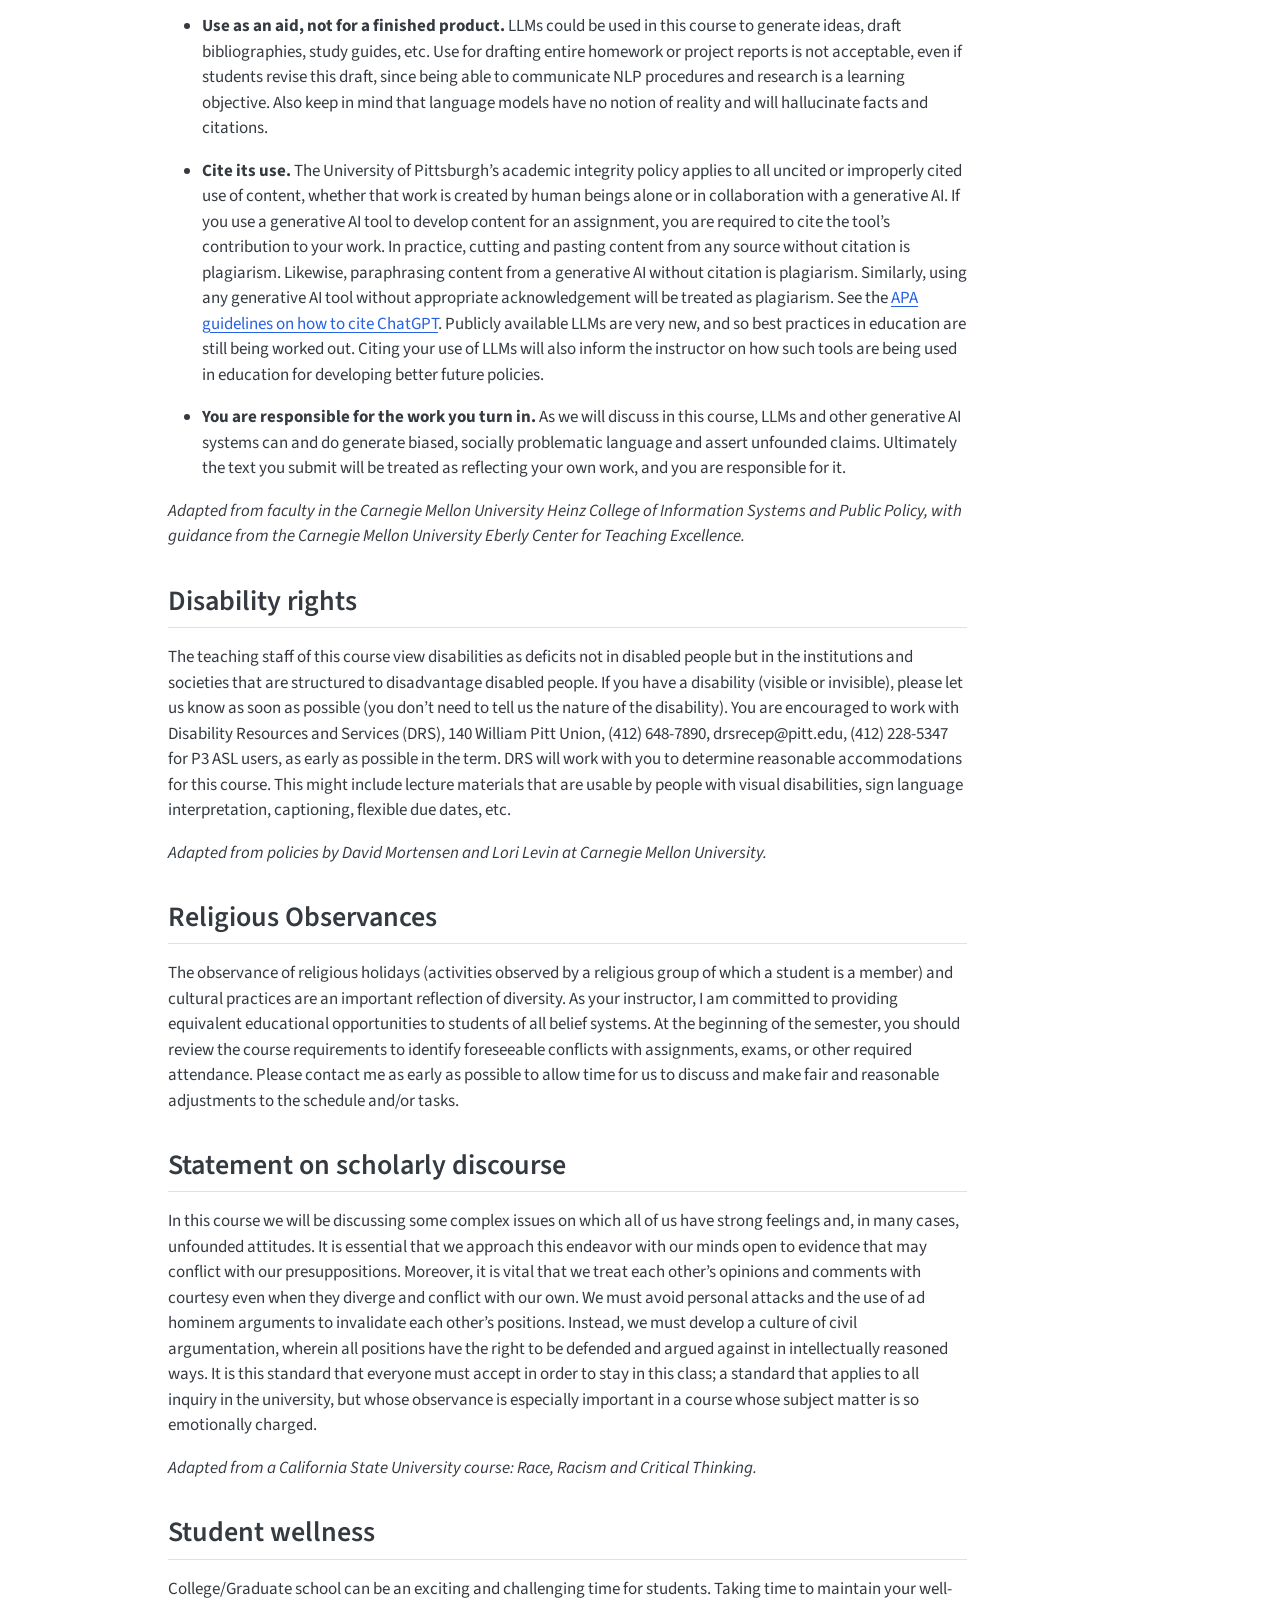
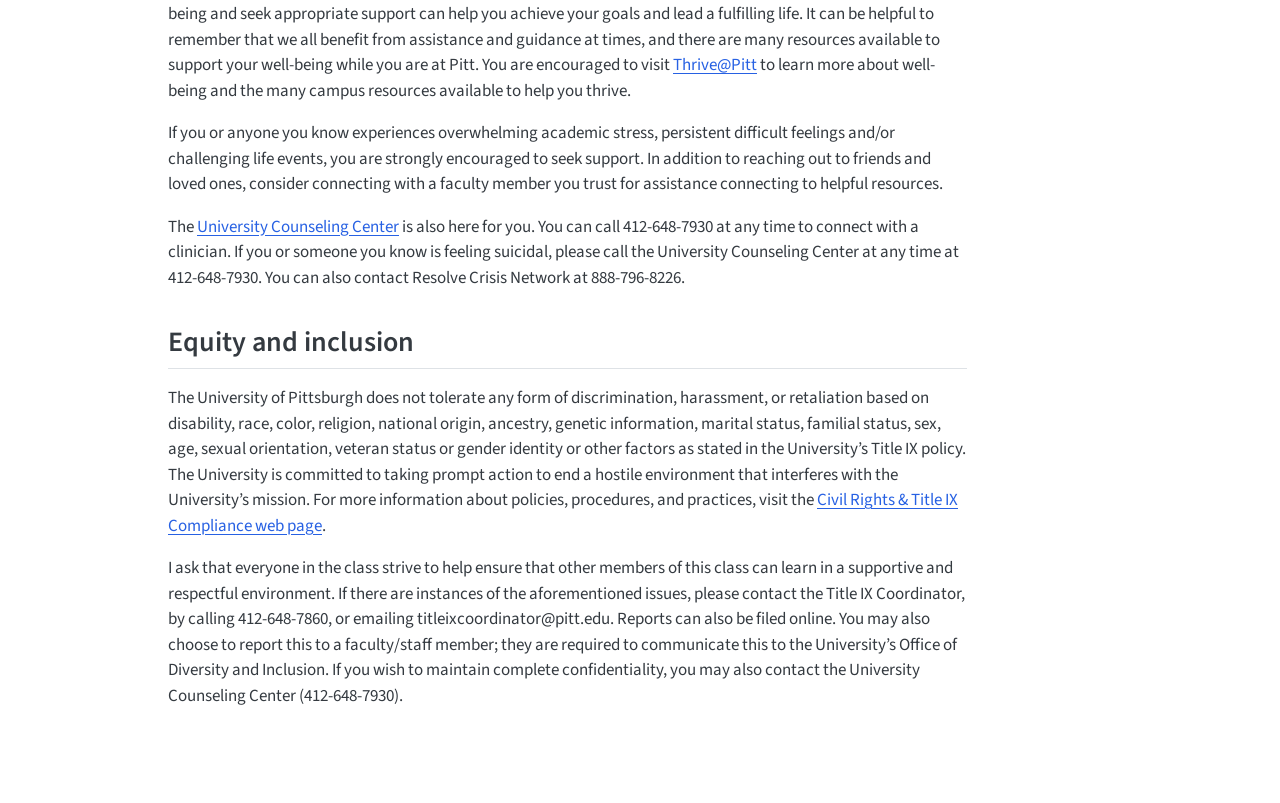
==== commit 976c03ec: "slides" ====
--- a/docs/index.html
+++ b/docs/index.html
@@ -770,7 +770,7 @@
 12-04 W
 </td>
 <td>
-Project work time
+<a href="slides/session26_cs2731_fall2024.pdf">Project work time</a>
 </td>
 <td>
 </td>
